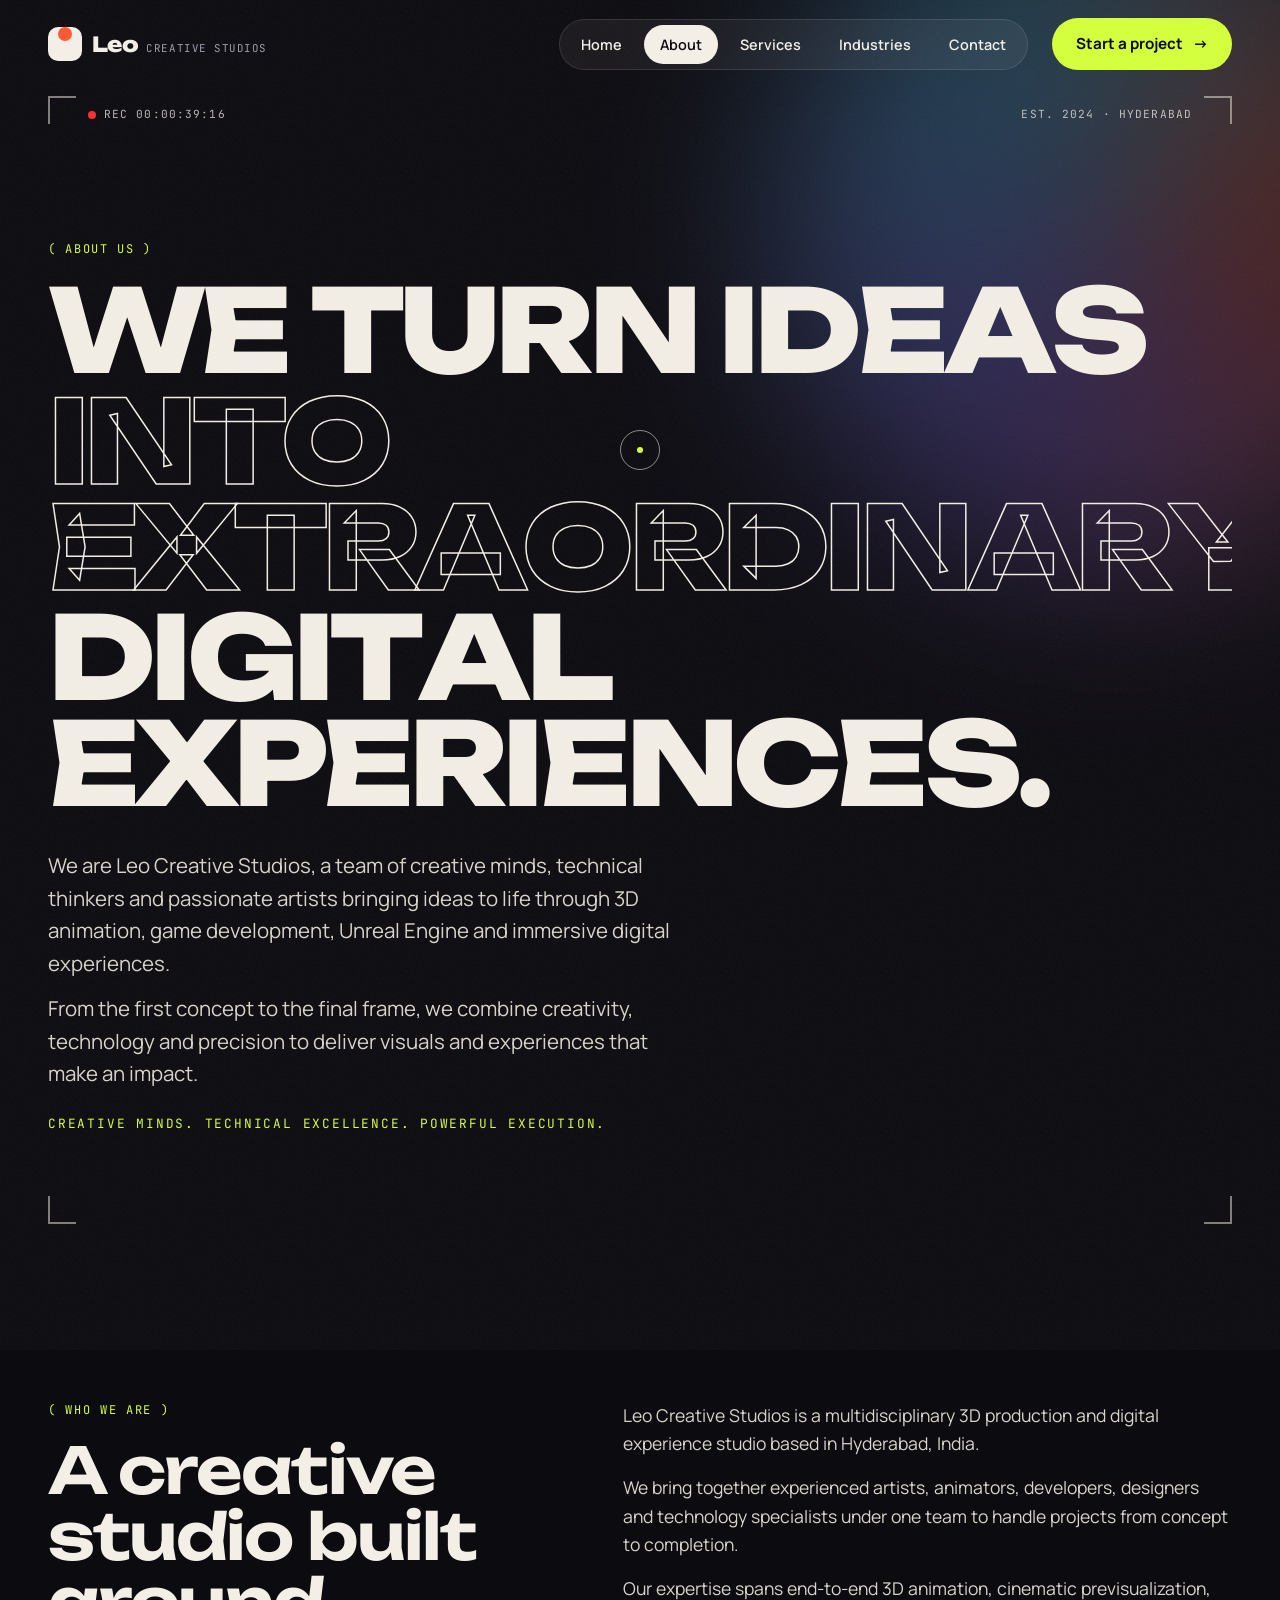
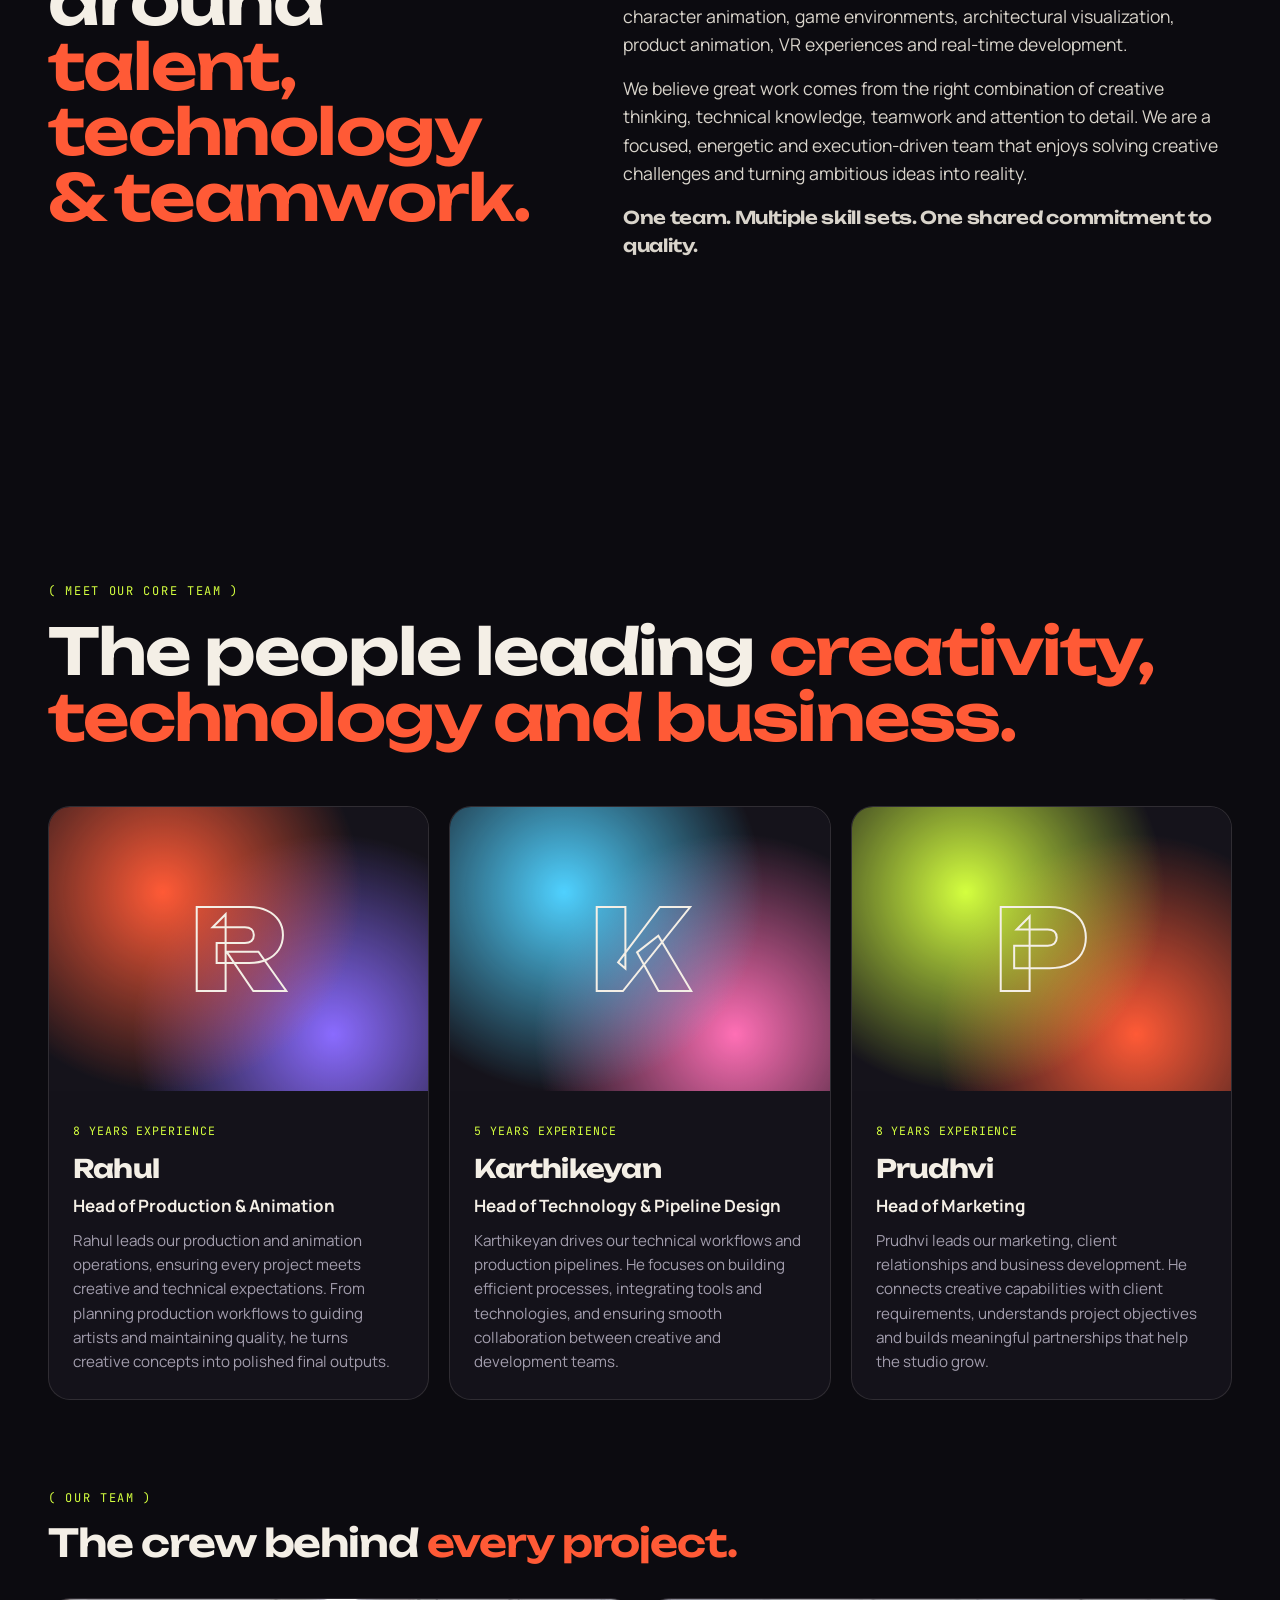
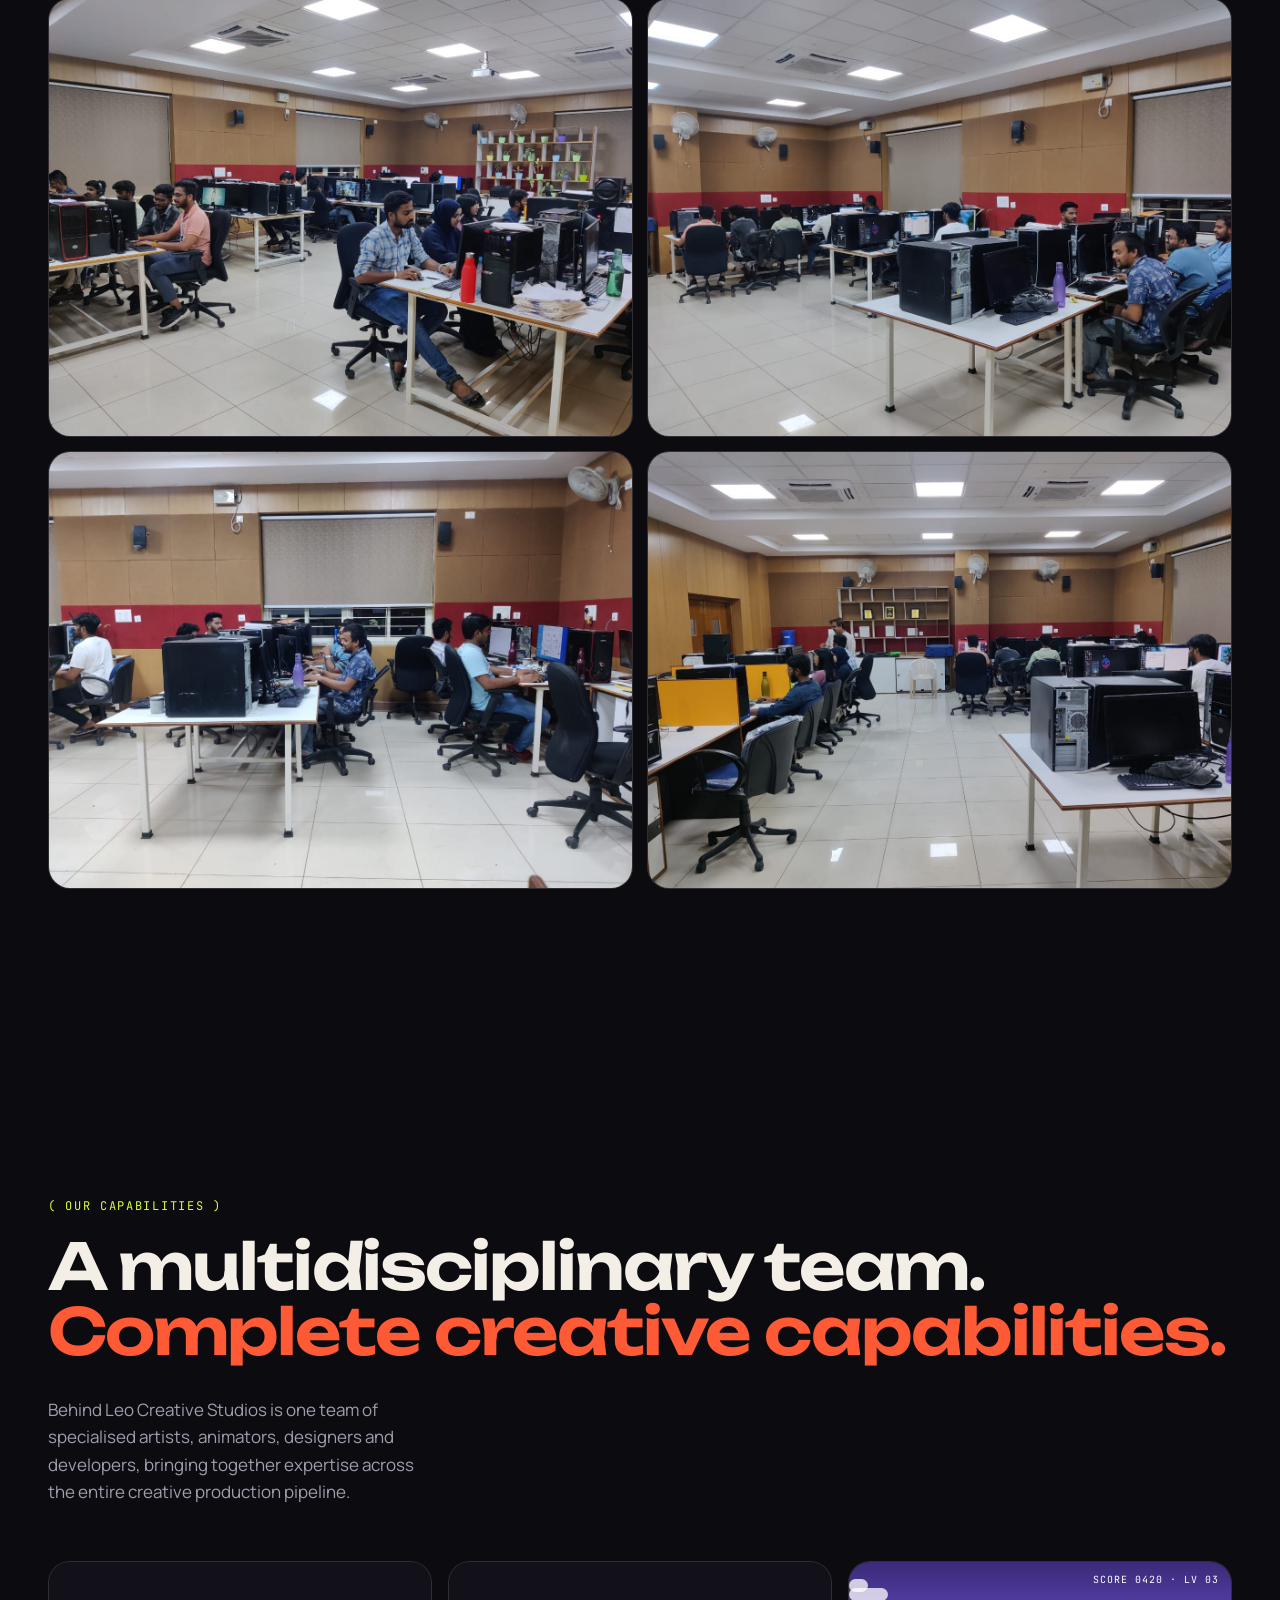
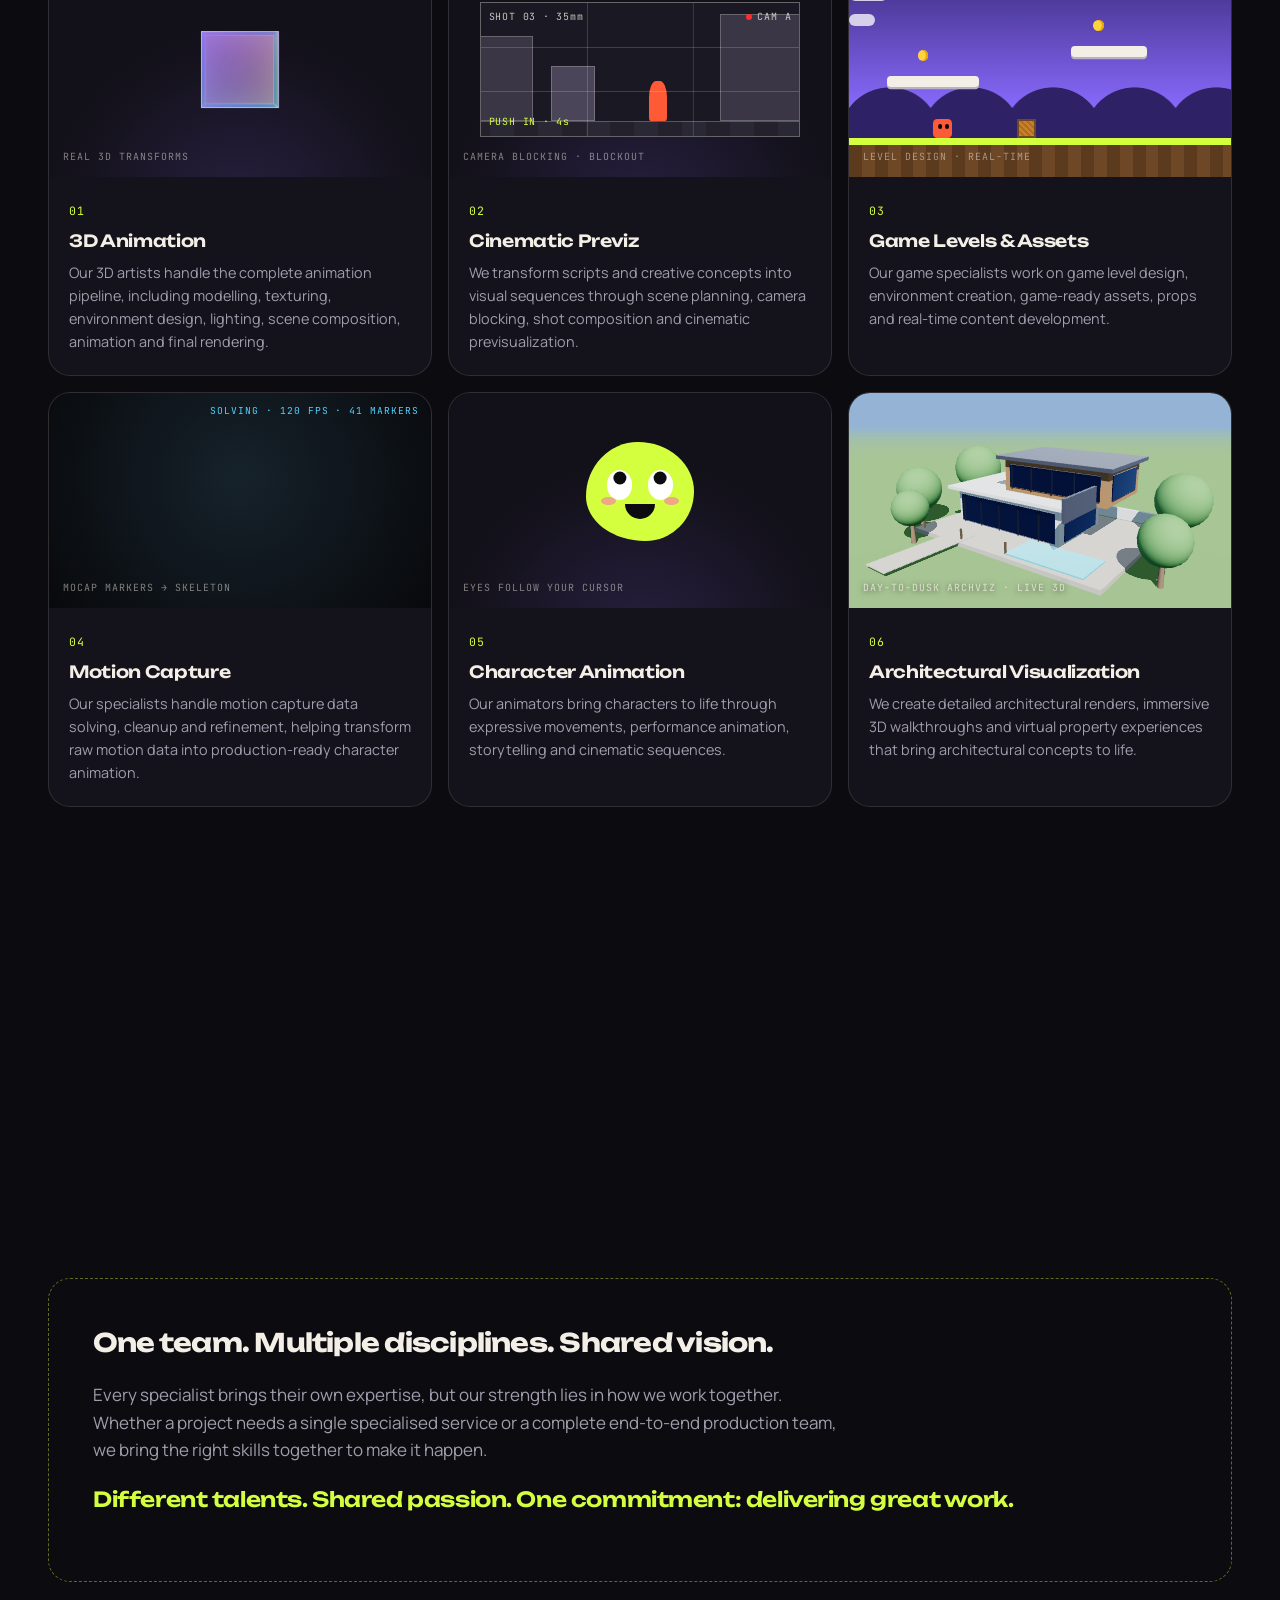
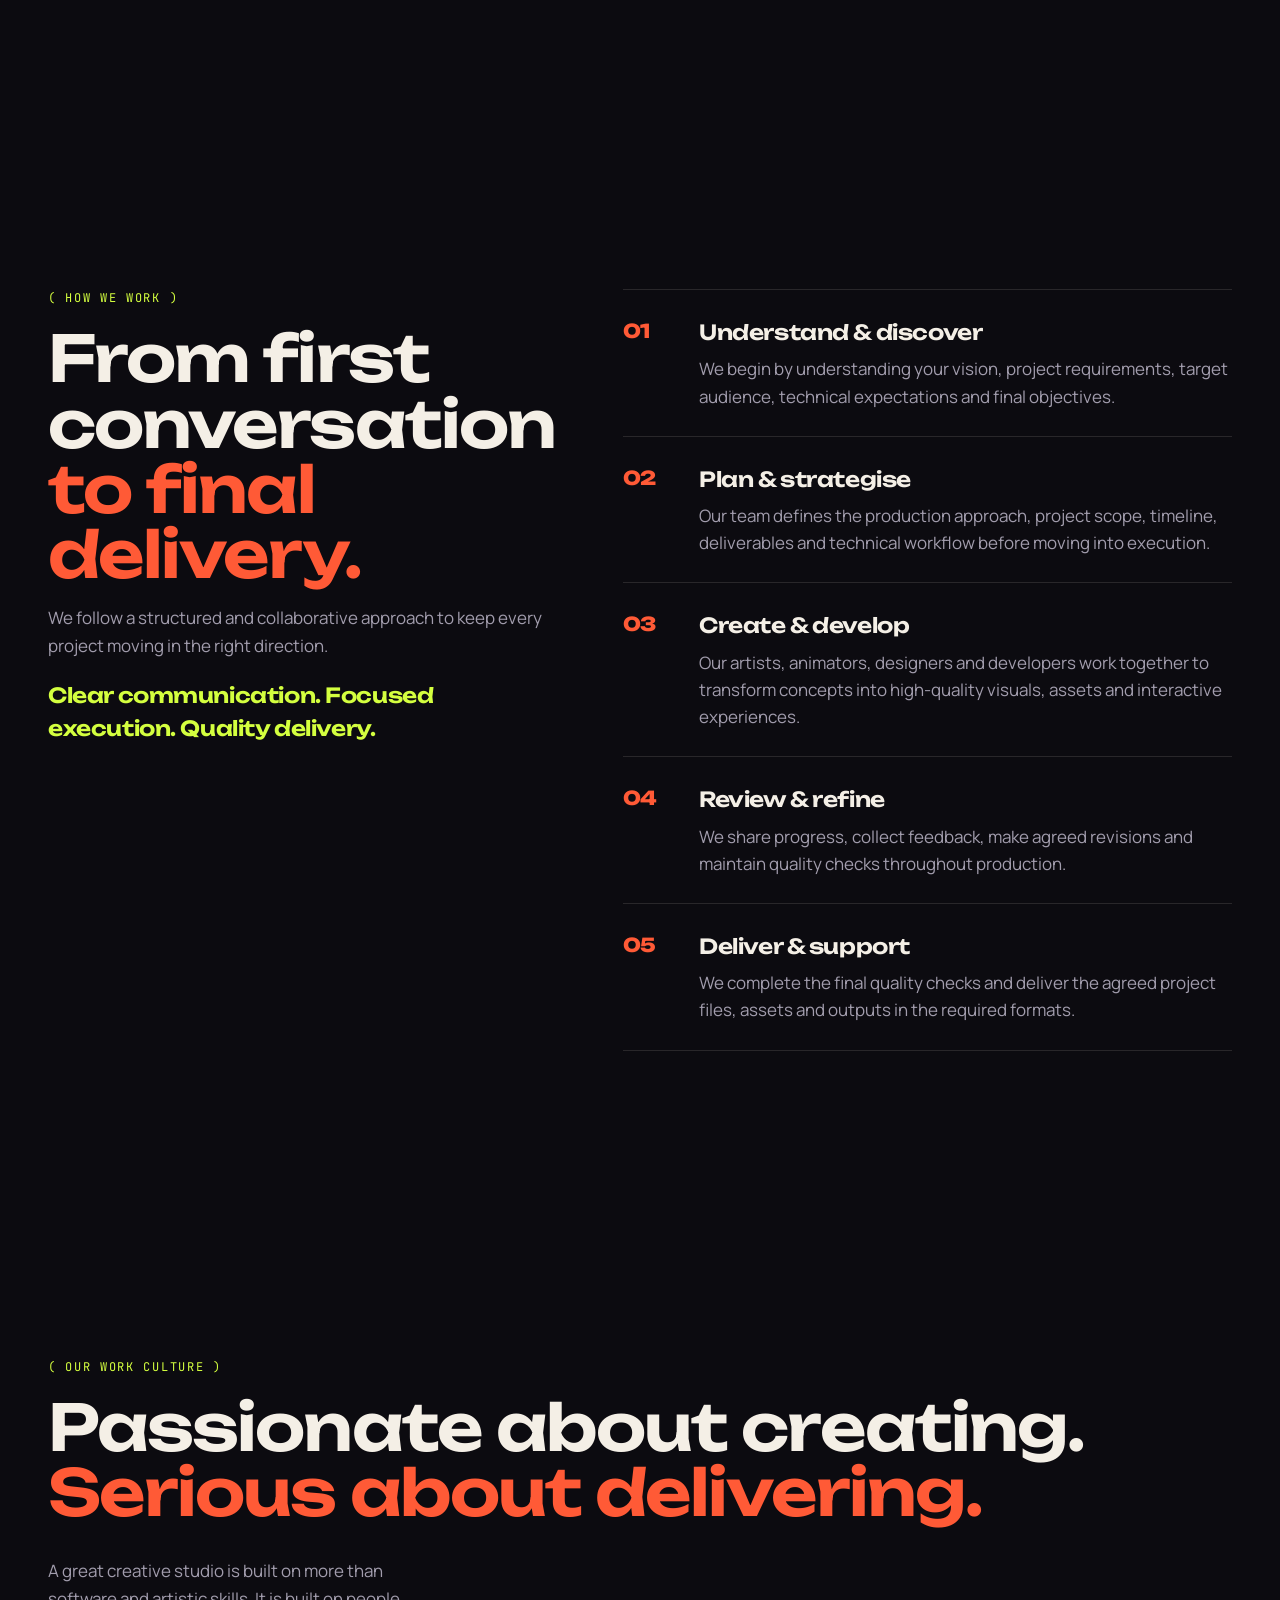
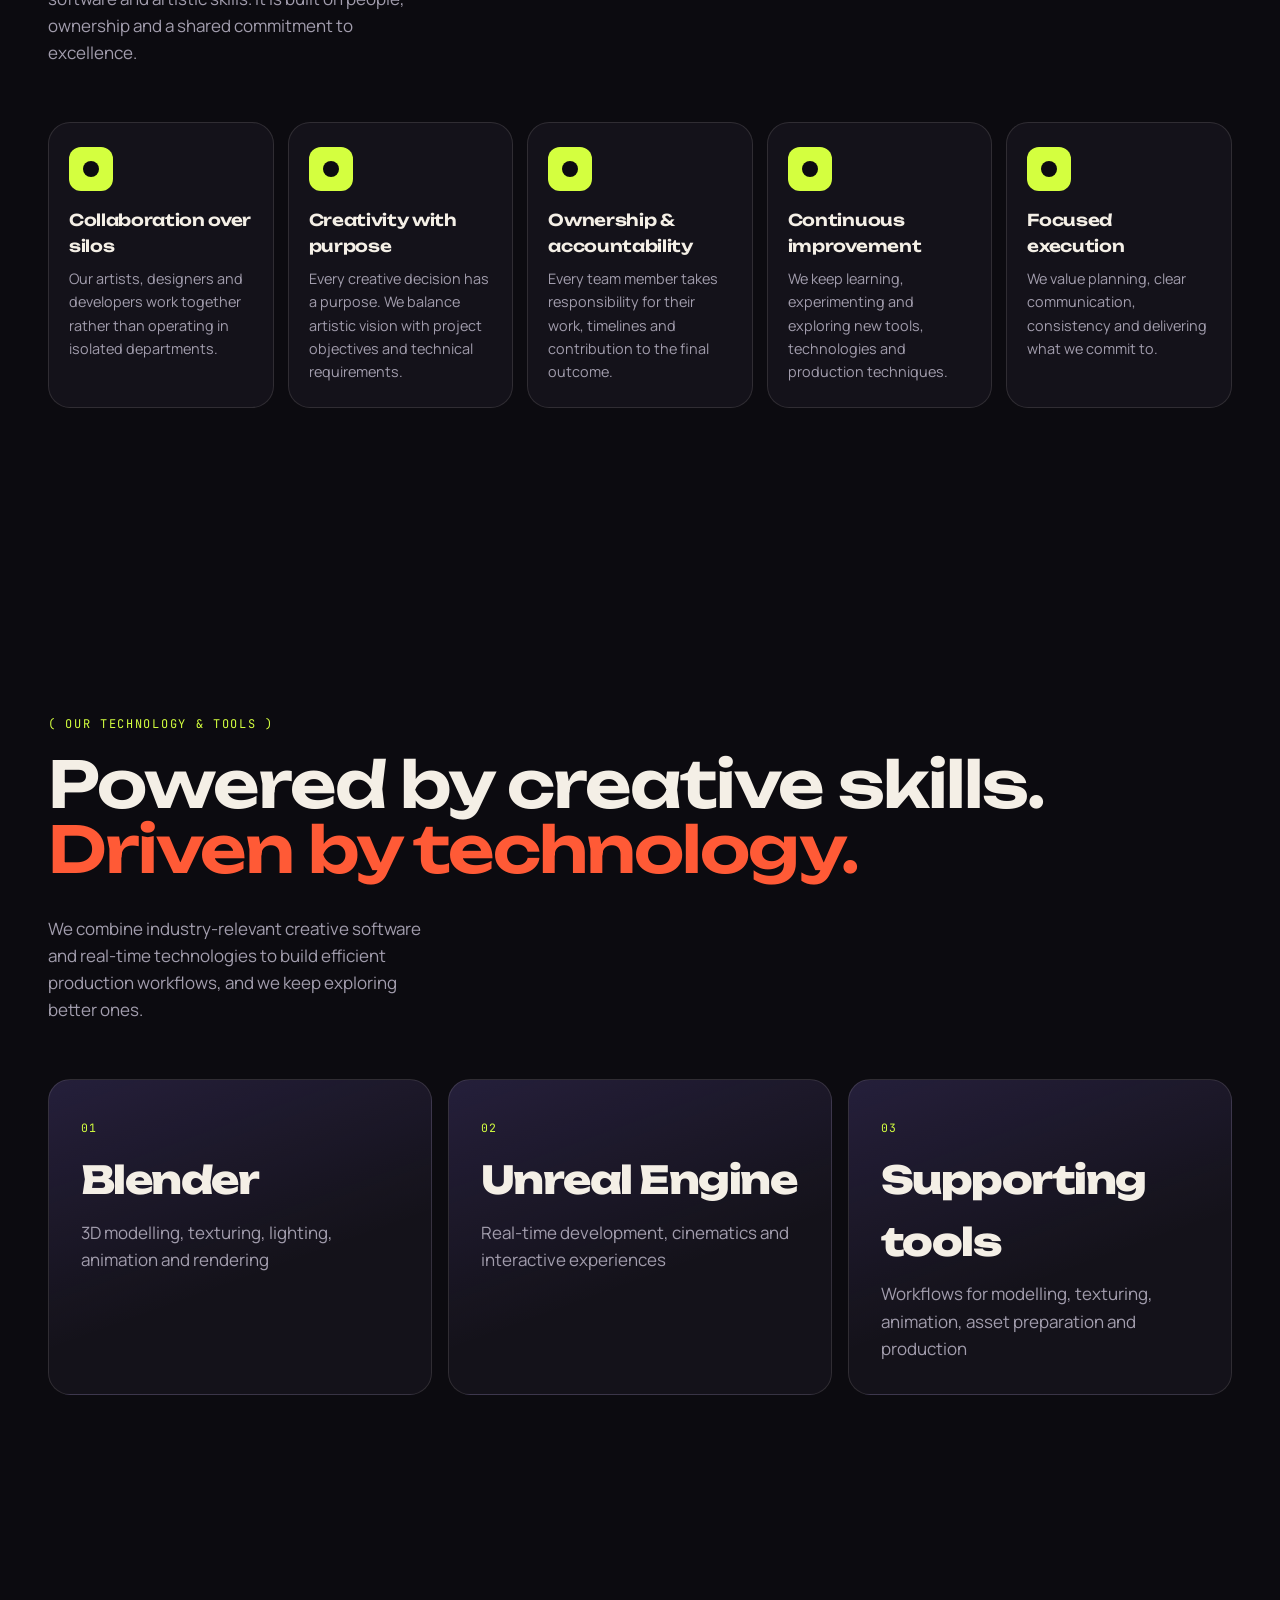
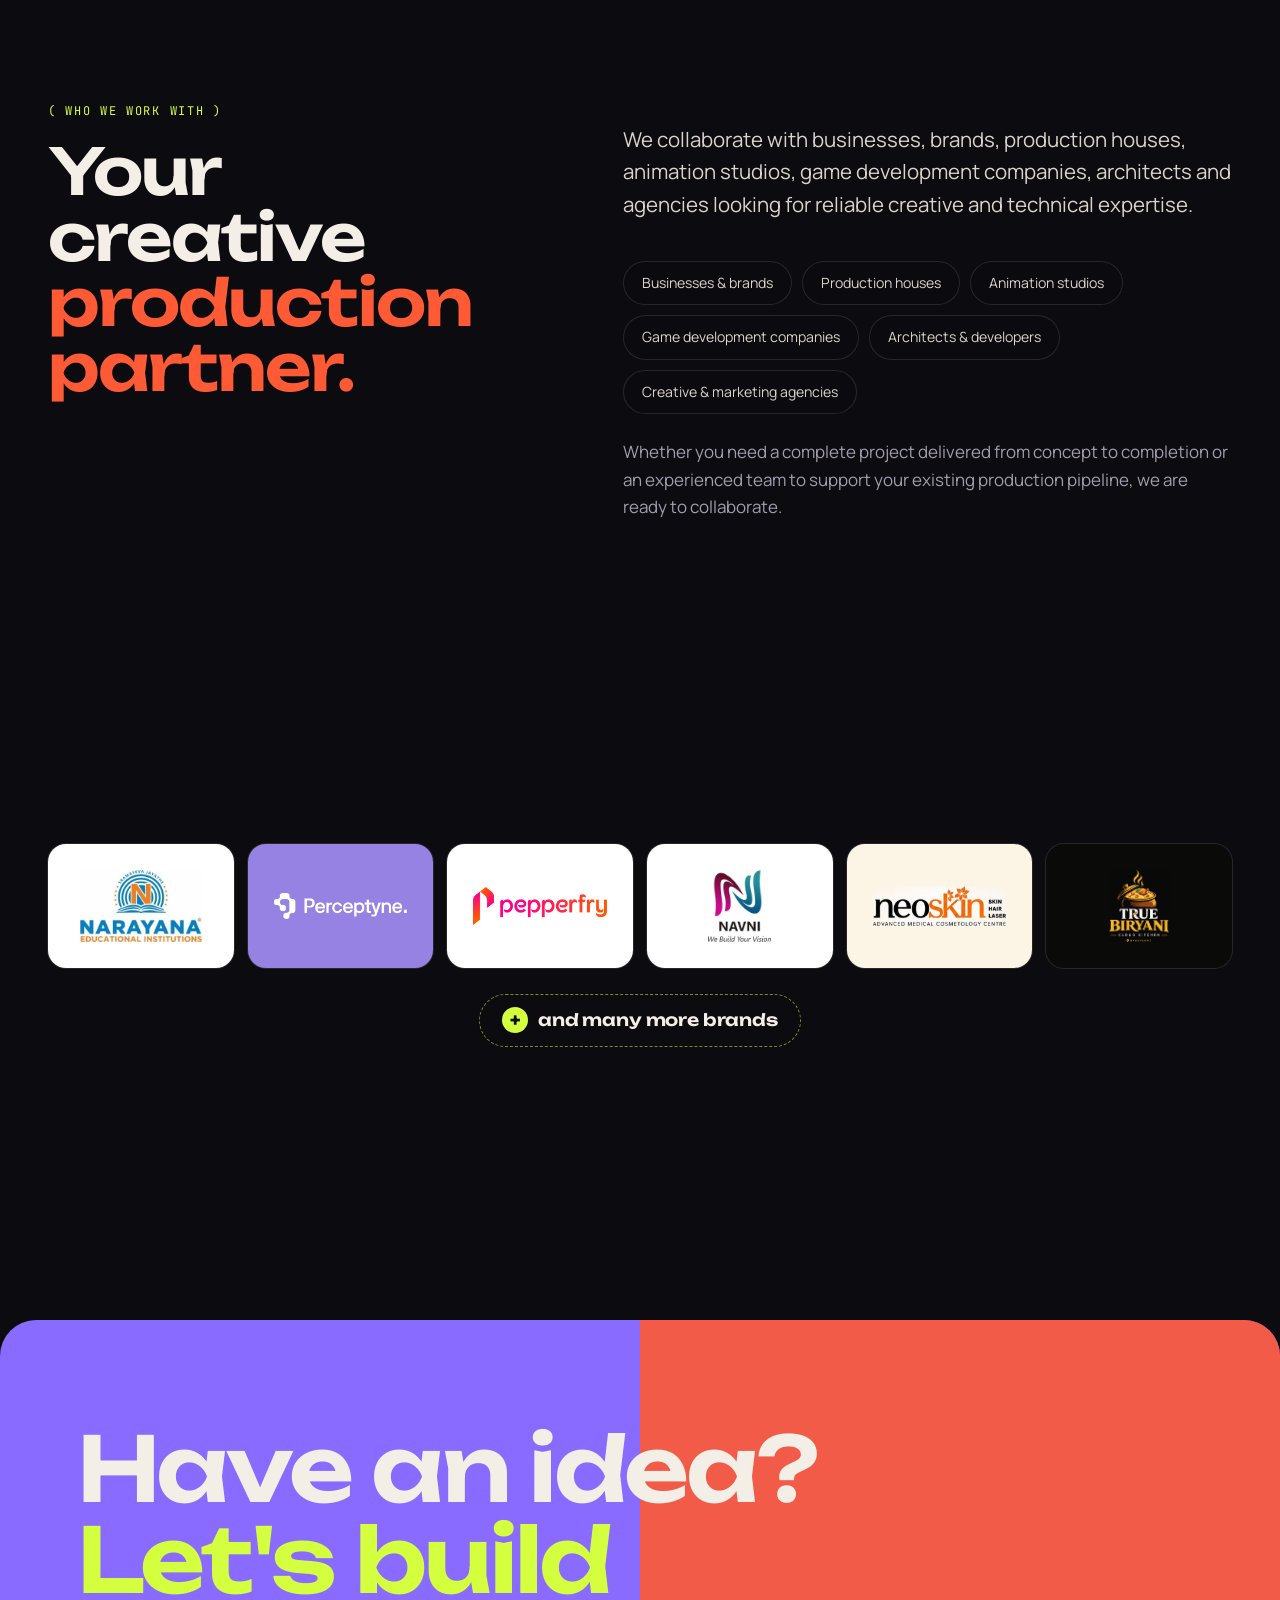
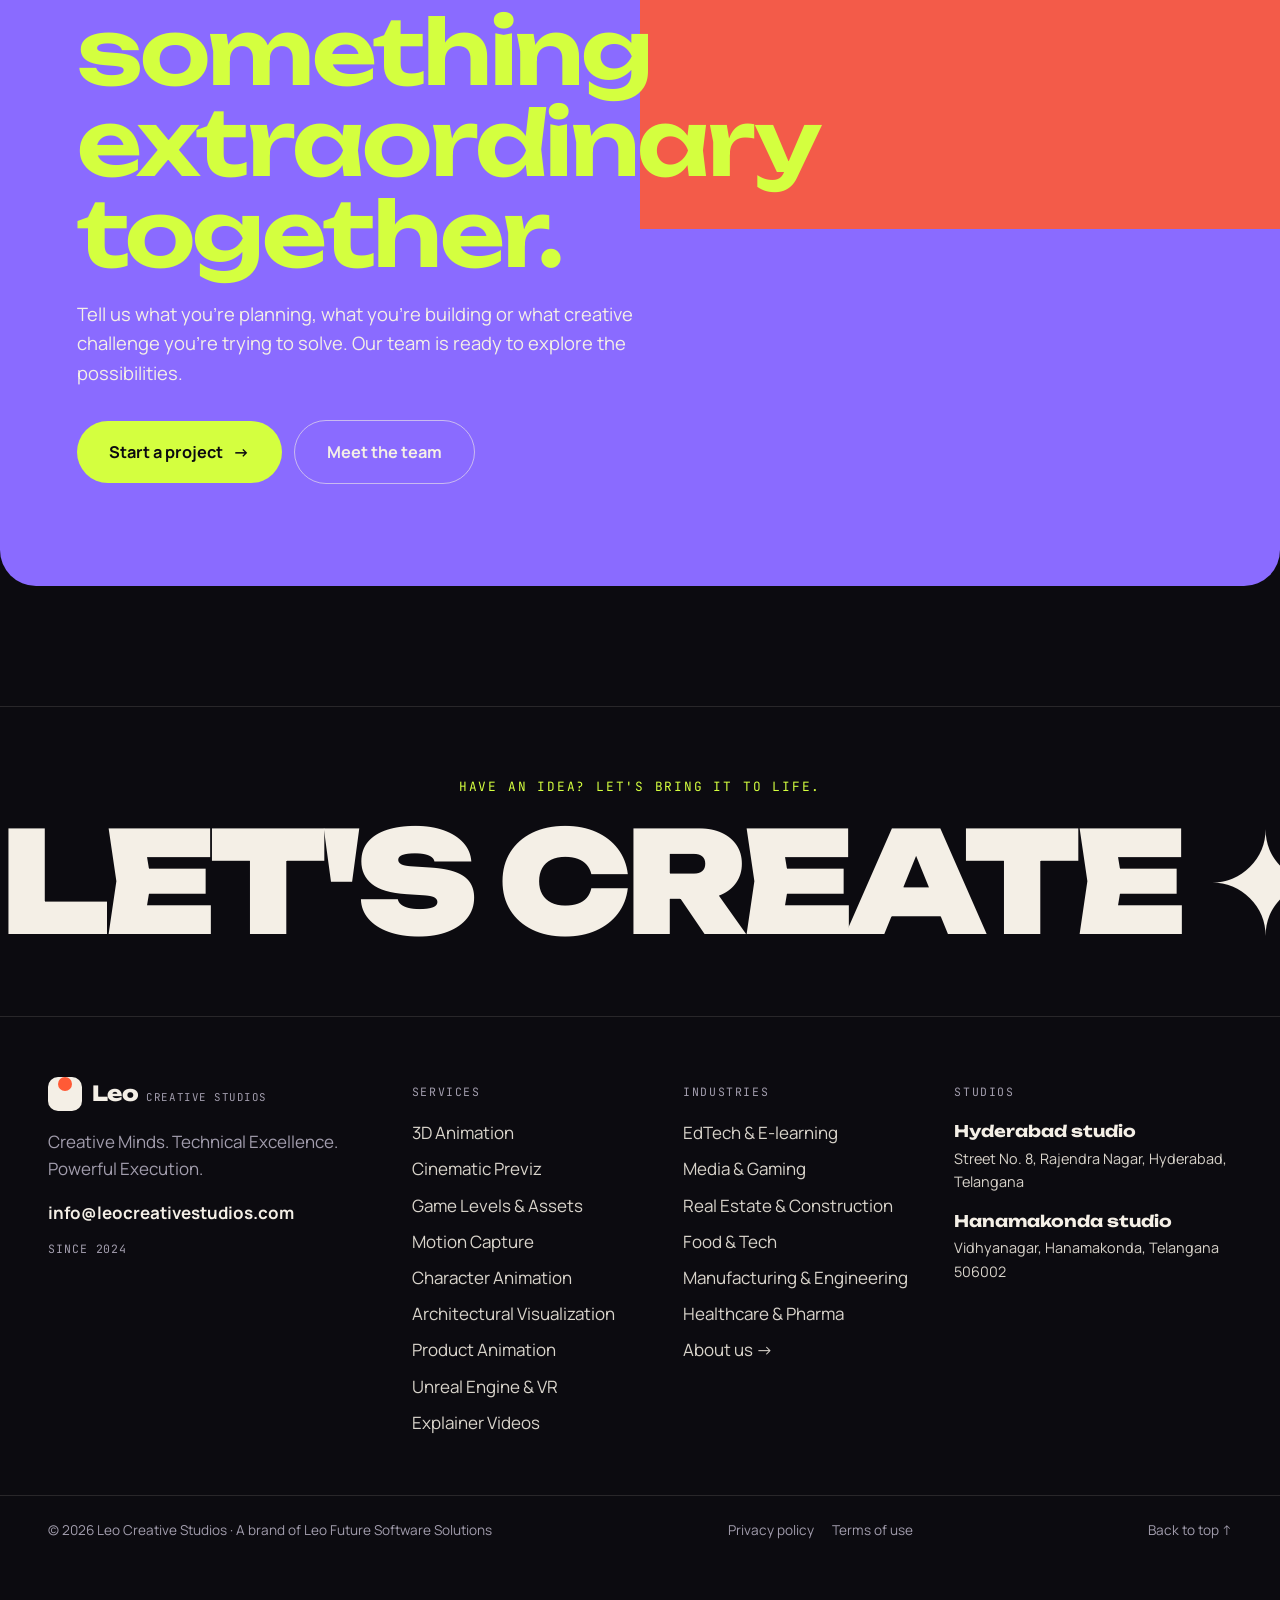
==== about.html @ 5ea848e5 "Leo Creative Studios website Static multi-page site: home, about, services, industries, contact, pri" ====
<!doctype html>
<html lang="en">
<head>
<meta charset="utf-8">
<meta name="viewport" content="width=device-width, initial-scale=1">
<title>About Us | Leo Creative Studios</title>
<meta name="description" content="Meet Leo Creative Studios: a multidisciplinary 3D production and digital experience studio in Hyderabad. Our team, capabilities, process, culture and tools.">
<link rel="canonical" href="https://www.leocreativestudios.com/about.html">
<meta property="og:title" content="About Us | Leo Creative Studios"><meta property="og:description" content="Meet Leo Creative Studios: a multidisciplinary 3D production and digital experience studio in Hyderabad. Our team, capabilities, process, culture and tools."><meta property="og:type" content="website">
<meta name="theme-color" content="#0c0b10">
<link rel="icon" href="data:image/svg+xml,%3Csvg xmlns='http://www.w3.org/2000/svg' viewBox='0 0 32 32'%3E%3Crect width='32' height='32' rx='8' fill='%230c0b10'/%3E%3Ccircle cx='16' cy='17' r='8' fill='%23ff5a36'/%3E%3C/svg%3E">
<link rel="preconnect" href="https://fonts.googleapis.com"><link rel="preconnect" href="https://fonts.gstatic.com" crossorigin>
<link href="https://fonts.googleapis.com/css2?family=Unbounded:wght@300;400;600;800;900&family=Manrope:wght@400;500;600;700&family=JetBrains+Mono:wght@400;600&display=swap" rel="stylesheet">
<link rel="stylesheet" href="assets/css/style.css">
<script>document.documentElement.classList.add('js');window.SITE={"email": "info@leocreativestudios.com", "endpoint": "", "name": "Leo"};</script>
<script type="application/ld+json">{"@context": "https://schema.org", "@type": "ProfessionalService", "name": "Leo Creative Studios", "legalName": "Leo Future Software Solutions", "url": "https://www.leocreativestudios.com", "email": "info@leocreativestudios.com", "description": "A multidisciplinary creative production studio bringing together 3D artists, animators, game developers and technology specialists to create extraordinary digital experiences.", "foundingDate": "2024", "address": [{"@type": "PostalAddress", "streetAddress": "Street No. 8, Rajendra Nagar, Hyderabad, Telangana", "addressRegion": "Telangana", "addressCountry": "IN"}, {"@type": "PostalAddress", "streetAddress": "Vidhyanagar, Hanamakonda, Telangana 506002", "addressRegion": "Telangana", "addressCountry": "IN"}]}</script>

</head>
<body class="">
<div class="wipe" aria-hidden="true"><span></span><span></span><span></span><span></span><span></span></div>
<div class="grain" aria-hidden="true"></div>
<div class="cursor" aria-hidden="true"><span class="cursor-label"></span></div><div class="cursor-dot" aria-hidden="true"></div>
<header class="nav" id="nav">
  <a class="logo" href="index.html" aria-label="Leo Creative Studios home"><span class="logo-mark" aria-hidden="true"><i></i></span><span class="logo-word">Leo<em>Creative Studios</em></span></a>
  <nav class="nav-links" aria-label="Primary"><a href="index.html" class=""><span data-hover="Home">Home</span></a><a href="about.html" class="is-active"><span data-hover="About">About</span></a><a href="services.html" class=""><span data-hover="Services">Services</span></a><a href="industries.html" class=""><span data-hover="Industries">Industries</span></a><a href="contact.html" class=""><span data-hover="Contact">Contact</span></a></nav>
  <a class="btn btn-solid nav-cta magnetic" href="contact.html">Start a project <span class="arrow">→</span></a>
  <button class="burger" aria-label="Open menu" aria-expanded="false"><span></span><span></span></button>
</header>
<div class="menu" aria-hidden="true">
  <nav><a href="index.html" style="--i:0"><small>01</small>Home</a><a href="about.html" style="--i:1"><small>02</small>About</a><a href="services.html" style="--i:2"><small>03</small>Services</a><a href="industries.html" style="--i:3"><small>04</small>Industries</a><a href="contact.html" style="--i:4"><small>05</small>Contact</a></nav>
  <div class="menu-foot"><a href="mailto:info@leocreativestudios.com">info@leocreativestudios.com</a><span>Hyderabad, Telangana, India</span></div>
</div>
<main id="main"><section class="phero">
  <div class="viewfinder" aria-hidden="true"><i class="tl"></i><i class="tr"></i><i class="bl"></i><i class="br"></i><span class="vf-rec"><b></b> REC <span data-tc>00:00:00:00</span></span><span class="vf-meta">EST. 2024 · HYDERABAD</span></div>
  <div class="container"><p class="eyebrow reveal">( About us )</p><h1 class="ptitle"><span class="line"><span data-split>We turn ideas</span></span><span class="line"><span data-split><span class='outline'>into extraordinary</span></span></span><span class="line"><span data-split>digital experiences.</span></span></h1><div class="lead reveal"><p>We are Leo Creative Studios, a team of creative minds, technical thinkers and passionate artists bringing ideas to life through 3D animation, game development, Unreal Engine and immersive digital experiences.</p><p>From the first concept to the final frame, we combine creativity, technology and precision to deliver visuals and experiences that make an impact.</p></div><p class="tagline reveal">Creative Minds. Technical Excellence. Powerful Execution.</p></div>
</section>
<section class="section"><div class="container split">
  <div><p class="eyebrow">( Who we are )</p><h2 class="h2 reveal">A creative studio built around <em>talent, technology & teamwork.</em></h2></div>
  <div class="prose-lite reveal">
    <p>Leo Creative Studios is a multidisciplinary 3D production and digital experience studio based in Hyderabad, India.</p>
    <p>We bring together experienced artists, animators, developers, designers and technology specialists under one team to handle projects from concept to completion.</p>
    <p>Our expertise spans end-to-end 3D animation, cinematic previsualization, character animation, game environments, architectural visualization, product animation, VR experiences and real-time development.</p>
    <p>We believe great work comes from the right combination of creative thinking, technical knowledge, teamwork and attention to detail. We are a focused, energetic and execution-driven team that enjoys solving creative challenges and turning ambitious ideas into reality.</p>
    <p class="pull">One team. Multiple skill sets. One shared commitment to quality.</p>
  </div>
</div></section>

<section class="section team-sec" id="team"><div class="container">
  <div class="sec-head"><div><p class="eyebrow">( Meet our core team )</p><h2 class="h2 reveal">The people leading <em>creativity, technology and business.</em></h2></div></div>
  <div class="team-grid"><article class="team-card reveal" style="--i:0"><div class="team-photo" style="--c:#ff5a36;--c2:#8a6bff"><span class="mono-av" aria-hidden="true">R</span></div>
      <div class="team-body"><span class="mono">8 years experience</span><h3>Rahul</h3><p class="team-role">Head of Production & Animation</p><p class="muted">Rahul leads our production and animation operations, ensuring every project meets creative and technical expectations. From planning production workflows to guiding artists and maintaining quality, he turns creative concepts into polished final outputs.</p></div></article><article class="team-card reveal" style="--i:1"><div class="team-photo" style="--c:#4fd1ff;--c2:#ff6fb5"><span class="mono-av" aria-hidden="true">K</span></div>
      <div class="team-body"><span class="mono">5 years experience</span><h3>Karthikeyan</h3><p class="team-role">Head of Technology & Pipeline Design</p><p class="muted">Karthikeyan drives our technical workflows and production pipelines. He focuses on building efficient processes, integrating tools and technologies, and ensuring smooth collaboration between creative and development teams.</p></div></article><article class="team-card reveal" style="--i:2"><div class="team-photo" style="--c:#d4ff3f;--c2:#ff5a36"><span class="mono-av" aria-hidden="true">P</span></div>
      <div class="team-body"><span class="mono">8 years experience</span><h3>Prudhvi</h3><p class="team-role">Head of Marketing</p><p class="muted">Prudhvi leads our marketing, client relationships and business development. He connects creative capabilities with client requirements, understands project objectives and builds meaningful partnerships that help the studio grow.</p></div></article></div>
  <div class="studio-gallery">
    <div class="sg-head"><p class="eyebrow">( Our team )</p><h3 class="sg-title reveal">The crew behind <em>every project.</em></h3></div>
    <div class="sg-grid"><figure class="sg-item reveal" style="--i:0"><img src="assets/img/team/studio-2.jpg" alt="The Leo Creative Studios team at work in the studio" loading="lazy"></figure><figure class="sg-item reveal" style="--i:1"><img src="assets/img/team/studio-4.jpg" alt="The Leo Creative Studios team at work in the studio" loading="lazy"></figure><figure class="sg-item reveal" style="--i:2"><img src="assets/img/team/studio-3.jpg" alt="The Leo Creative Studios team at work in the studio" loading="lazy"></figure><figure class="sg-item reveal" style="--i:3"><img src="assets/img/team/studio-1.jpg" alt="The Leo Creative Studios team at work in the studio" loading="lazy"></figure></div>
  </div>
</div></section>

<section class="section"><div class="container">
  <div class="sec-head"><div><p class="eyebrow">( Our capabilities )</p><h2 class="h2 reveal">A multidisciplinary team.<br><em>Complete creative capabilities.</em></h2></div>
  <p class="muted reveal">Behind Leo Creative Studios is one team of specialised artists, animators, designers and developers, bringing together expertise across the entire creative production pipeline.</p></div>
  <div class="dept-grid"><a class="dept reveal" href="services.html#3d-animation" data-cursor="View"><div class="demo demo-cube"><div class="cube"><i class="f1"></i><i class="f2"></i><i class="f3"></i><i class="f4"></i><i class="f5"></i><i class="f6"></i></div><span class="demo-cap">Real 3D transforms</span></div>
      <div class="dept-body"><span class="mono">01</span><h3>3D Animation</h3><p>Our 3D artists handle the complete animation pipeline, including modelling, texturing, environment design, lighting, scene composition, animation and final rendering.</p></div></a><a class="dept reveal" href="services.html#cinematic-previz" data-cursor="View"><div class="demo demo-previz"><div class="pv-frame"><div class="pv-world"><i class="b1"></i><i class="b2"></i><i class="b3"></i><i class="b4"></i><i class="fig"></i></div><span class="pv-thirds"></span><span class="pv-tag pv-tl">SHOT 03 · 35mm</span><span class="pv-tag pv-tr"><b></b> CAM A</span><span class="pv-tag pv-bl">PUSH IN · 4s</span></div><span class="demo-cap">Camera blocking · blockout</span></div>
      <div class="dept-body"><span class="mono">02</span><h3>Cinematic Previz</h3><p>We transform scripts and creative concepts into visual sequences through scene planning, camera blocking, shot composition and cinematic previsualization.</p></div></a><a class="dept reveal" href="services.html#game-assets" data-cursor="View"><div class="demo demo-level"><div class="lv-sky"><i></i><i></i><i></i></div><div class="lv-hills"></div><div class="lv-run"><i class="lv-plat p1"></i><i class="lv-plat p2"></i><i class="lv-coin c1"></i><i class="lv-coin c2"></i><i class="lv-crate"></i></div><div class="lv-hero"></div><div class="lv-ground"></div><span class="lv-hud">SCORE 0420 · LV 03</span><span class="demo-cap">Level design · real-time</span></div>
      <div class="dept-body"><span class="mono">03</span><h3>Game Levels & Assets</h3><p>Our game specialists work on game level design, environment creation, game-ready assets, props and real-time content development.</p></div></a><a class="dept reveal" href="services.html#motion-capture" data-cursor="View"><div class="demo demo-mocap"><canvas></canvas><span class="mc-hud">SOLVING · 120 FPS · 41 MARKERS</span><span class="demo-cap">Mocap markers → skeleton</span></div>
      <div class="dept-body"><span class="mono">04</span><h3>Motion Capture</h3><p>Our specialists handle motion capture data solving, cleanup and refinement, helping transform raw motion data into production-ready character animation.</p></div></a><a class="dept reveal" href="services.html#character-animation" data-cursor="View"><div class="demo demo-face"><div class="face"><div class="eye"><i></i></div><div class="eye"><i></i></div><div class="mouth"></div><div class="cheek l"></div><div class="cheek r"></div></div><span class="demo-cap">Eyes follow your cursor</span></div>
      <div class="dept-body"><span class="mono">05</span><h3>Character Animation</h3><p>Our animators bring characters to life through expressive movements, performance animation, storytelling and cinematic sequences.</p></div></a><a class="dept reveal" href="services.html#architectural-visualization" data-cursor="View"><div class="demo demo-iso demo-3d" data-scene="arch"><canvas class="d3" aria-hidden="true"></canvas><div class="iso-wrap"><div class="iso"><i style="--i:0"></i><i style="--i:1"></i><i style="--i:2"></i><i style="--i:3"></i><i style="--i:4"></i><i style="--i:5"></i><i style="--i:6"></i><i style="--i:7"></i></div></div><span class="demo-cap">Day-to-dusk archviz · live 3D</span></div>
      <div class="dept-body"><span class="mono">06</span><h3>Architectural Visualization</h3><p>We create detailed architectural renders, immersive 3D walkthroughs and virtual property experiences that bring architectural concepts to life.</p></div></a><a class="dept reveal" href="services.html#product-animation" data-cursor="View"><div class="demo demo-phone demo-3d" data-scene="laptop"><canvas class="d3" aria-hidden="true"></canvas><div class="phone"><div class="screen"><div class="scroller"><span></span><span></span><span></span><span></span><span></span><span></span></div></div></div><div class="phone-shadow"></div><span class="pd-hud gl-only">01 · REVEAL</span><span class="demo-cap">Laptop launch film · exploded view</span></div>
      <div class="dept-body"><span class="mono">07</span><h3>Product Animation</h3><p>From detailed product modelling to realistic materials, lighting and animated presentations, we create engaging visuals that showcase products effectively.</p></div></a><a class="dept reveal" href="services.html#vr-walkthroughs" data-cursor="View"><div class="demo demo-grid demo-3d" data-scene="vr"><canvas class="d3" aria-hidden="true"></canvas><div class="sun"></div><div class="plane"></div><div class="gem"><i></i><i></i><i></i></div><div class="vr-mask gl-only" aria-hidden="true"><i></i><i></i></div><span class="vr-hud gl-only">VR · STEREO · 90 Hz</span><span class="demo-cap">Stereo VR walkthrough</span></div>
      <div class="dept-body"><span class="mono">08</span><h3>Unreal Engine & VR</h3><p>Our real-time specialists develop Unreal Engine cinematics, interactive environments, VR walkthroughs and immersive digital experiences.</p></div></a><a class="dept reveal" href="services.html#explainer-videos" data-cursor="View"><div class="demo demo-ui"><div class="ui-card"><div class="ui-head"><i></i><i></i><i></i></div><div class="ui-row"><b class="ui-av"></b><span class="ui-l"></span></div><div class="ui-chart"><b style="--h:35%;--i:0"></b><b style="--h:55%;--i:1"></b><b style="--h:42%;--i:2"></b><b style="--h:70%;--i:3"></b><b style="--h:62%;--i:4"></b><b style="--h:88%;--i:5"></b></div><div class="ui-ok">✓ Idea explained</div></div><span class="demo-cap">Explainer animation</span></div>
      <div class="dept-body"><span class="mono">09</span><h3>Explainer Videos</h3><p>We create engaging AI-assisted, 3D and 2D animated explainer videos that simplify complex ideas, communicate product value and connect with audiences.</p></div></a></div>
  <div class="together reveal"><h3>One team. Multiple disciplines. Shared vision.</h3><p class="muted">Every specialist brings their own expertise, but our strength lies in how we work together. Whether a project needs a single specialised service or a complete end-to-end production team, we bring the right skills together to make it happen.</p><p class="pull">Different talents. Shared passion. One commitment: delivering great work.</p></div>
</div></section>

<section class="section how-sec"><div class="container split">
  <div class="sticky-col"><p class="eyebrow">( How we work )</p><h2 class="h2 reveal">From first conversation <em>to final delivery.</em></h2><p class="muted reveal">We follow a structured and collaborative approach to keep every project moving in the right direction.</p><p class="pull reveal">Clear communication. Focused execution. Quality delivery.</p></div>
  <ol class="how-list"><li class="reveal"><span class="mono">01</span><div><h3>Understand & discover</h3><p class="muted">We begin by understanding your vision, project requirements, target audience, technical expectations and final objectives.</p></div></li><li class="reveal"><span class="mono">02</span><div><h3>Plan & strategise</h3><p class="muted">Our team defines the production approach, project scope, timeline, deliverables and technical workflow before moving into execution.</p></div></li><li class="reveal"><span class="mono">03</span><div><h3>Create & develop</h3><p class="muted">Our artists, animators, designers and developers work together to transform concepts into high-quality visuals, assets and interactive experiences.</p></div></li><li class="reveal"><span class="mono">04</span><div><h3>Review & refine</h3><p class="muted">We share progress, collect feedback, make agreed revisions and maintain quality checks throughout production.</p></div></li><li class="reveal"><span class="mono">05</span><div><h3>Deliver & support</h3><p class="muted">We complete the final quality checks and deliver the agreed project files, assets and outputs in the required formats.</p></div></li></ol>
</div></section>

<section class="section"><div class="container">
  <div class="sec-head"><div><p class="eyebrow">( Our work culture )</p><h2 class="h2 reveal">Passionate about creating.<br><em>Serious about delivering.</em></h2></div>
  <p class="muted reveal">A great creative studio is built on more than software and artistic skills. It is built on people, ownership and a shared commitment to excellence.</p></div>
  <div class="value-grid"><div class="value reveal" style="--i:0"><span class="value-ico" aria-hidden="true"><i></i></span><h3>Collaboration over silos</h3><p class="muted">Our artists, designers and developers work together rather than operating in isolated departments.</p></div><div class="value reveal" style="--i:1"><span class="value-ico" aria-hidden="true"><i></i></span><h3>Creativity with purpose</h3><p class="muted">Every creative decision has a purpose. We balance artistic vision with project objectives and technical requirements.</p></div><div class="value reveal" style="--i:2"><span class="value-ico" aria-hidden="true"><i></i></span><h3>Ownership & accountability</h3><p class="muted">Every team member takes responsibility for their work, timelines and contribution to the final outcome.</p></div><div class="value reveal" style="--i:3"><span class="value-ico" aria-hidden="true"><i></i></span><h3>Continuous improvement</h3><p class="muted">We keep learning, experimenting and exploring new tools, technologies and production techniques.</p></div><div class="value reveal" style="--i:4"><span class="value-ico" aria-hidden="true"><i></i></span><h3>Focused execution</h3><p class="muted">We value planning, clear communication, consistency and delivering what we commit to.</p></div></div>
</div></section>

<section class="section tech-sec"><div class="container">
  <div class="sec-head"><div><p class="eyebrow">( Our technology & tools )</p><h2 class="h2 reveal">Powered by creative skills.<br><em>Driven by technology.</em></h2></div>
  <p class="muted reveal">We combine industry-relevant creative software and real-time technologies to build efficient production workflows, and we keep exploring better ones.</p></div>
  <div class="tech-grid"><div class="tech reveal"><span class="mono">01</span><h3>Blender</h3><p class="muted">3D modelling, texturing, lighting, animation and rendering</p></div><div class="tech reveal"><span class="mono">02</span><h3>Unreal Engine</h3><p class="muted">Real-time development, cinematics and interactive experiences</p></div><div class="tech reveal"><span class="mono">03</span><h3>Supporting tools</h3><p class="muted">Workflows for modelling, texturing, animation, asset preparation and production</p></div></div>
</div></section>

<section class="section"><div class="container split">
  <div><p class="eyebrow">( Who we work with )</p><h2 class="h2 reveal">Your creative <em>production partner.</em></h2></div>
  <div class="reveal"><p class="lead">We collaborate with businesses, brands, production houses, animation studios, game development companies, architects and agencies looking for reliable creative and technical expertise.</p>
  <div class="chips"><span class="chip chip-lg">Businesses & brands</span><span class="chip chip-lg">Production houses</span><span class="chip chip-lg">Animation studios</span><span class="chip chip-lg">Game development companies</span><span class="chip chip-lg">Architects & developers</span><span class="chip chip-lg">Creative & marketing agencies</span></div>
  <p class="muted partner-note">Whether you need a complete project delivered from concept to completion or an experienced team to support your existing production pipeline, we are ready to collaborate.</p></div>
</div></section>
<section class="section clients-sec"><div class="container"><div class="client-wall reveal"><div class="client" style="--cbg:#ffffff;--i:0"><img src="assets/img/clients/narayana.png" alt="Narayana Educational Institutions" loading="lazy"></div><div class="client" style="--cbg:#9682e3;--i:1"><img src="assets/img/clients/perceptyne.png" alt="Perceptyne" loading="lazy"></div><div class="client" style="--cbg:#ffffff;--i:2"><img src="assets/img/clients/pepperfry.png" alt="Pepperfry" loading="lazy"></div><div class="client" style="--cbg:#ffffff;--i:3"><img src="assets/img/clients/navni.png" alt="NAVNI" loading="lazy"></div><div class="client" style="--cbg:#fcf5e5;--i:4"><img src="assets/img/clients/neoskin.png" alt="Neoskin" loading="lazy"></div><div class="client" style="--cbg:#0a0a09;--i:5"><img src="assets/img/clients/true-biryani.png" alt="True Biryani" loading="lazy"></div></div><p class="many-more reveal"><span class="mm-plus" aria-hidden="true">+</span> and many more brands</p></div></section>
<section class="cta-band"><div class="container cta-inner reveal">
  <div class="cta-blob" aria-hidden="true"></div>
  <h2 class="h2">Have an idea?<br><em>Let's build something extraordinary together.</em></h2><p>Tell us what you're planning, what you're building or what creative challenge you're trying to solve. Our team is ready to explore the possibilities.</p>
  <div class="row-btns"><a class="btn btn-solid btn-lg magnetic" href="contact.html">Start a project <span class="arrow">→</span></a><a class="btn btn-ghost btn-lg" href="about.html">Meet the team</a></div>
</div></section></main>
<footer class="footer">
  <a href="contact.html" class="footer-cta" data-cursor="Let's talk">
    <span class="fc-small">Have an idea? Let's bring it to life.</span>
    <span class="fc-big"><span class="fc-track"><span>Let's create&nbsp;✦&nbsp;</span><span>Let's create&nbsp;✦&nbsp;</span><span>Let's create&nbsp;✦&nbsp;</span><span>Let's create&nbsp;✦&nbsp;</span></span></span>
  </a>
  <div class="container footer-grid">
    <div class="footer-brand"><a class="logo" href="index.html" aria-label="Leo Creative Studios home"><span class="logo-mark" aria-hidden="true"><i></i></span><span class="logo-word">Leo<em>Creative Studios</em></span></a><p>Creative Minds. Technical Excellence. Powerful Execution.</p>
      <a class="footer-mail" href="mailto:info@leocreativestudios.com">info@leocreativestudios.com</a><p class="mono since">Since 2024</p></div>
    <div><h4>Services</h4><ul><li><a href="services.html#3d-animation">3D Animation</a></li><li><a href="services.html#cinematic-previz">Cinematic Previz</a></li><li><a href="services.html#game-assets">Game Levels & Assets</a></li><li><a href="services.html#motion-capture">Motion Capture</a></li><li><a href="services.html#character-animation">Character Animation</a></li><li><a href="services.html#architectural-visualization">Architectural Visualization</a></li><li><a href="services.html#product-animation">Product Animation</a></li><li><a href="services.html#vr-walkthroughs">Unreal Engine & VR</a></li><li><a href="services.html#explainer-videos">Explainer Videos</a></li></ul></div>
    <div><h4>Industries</h4><ul><li><a href="industries.html#edtech">EdTech & E-learning</a></li><li><a href="industries.html#media-gaming">Media & Gaming</a></li><li><a href="industries.html#real-estate">Real Estate & Construction</a></li><li><a href="industries.html#food-tech">Food & Tech</a></li><li><a href="industries.html#manufacturing">Manufacturing & Engineering</a></li><li><a href="industries.html#healthcare">Healthcare & Pharma</a></li><li><a href="about.html">About us →</a></li></ul></div>
    <div class="footer-studios"><h4>Studios</h4><div><h5>Hyderabad studio</h5><p>Street No. 8, Rajendra Nagar, Hyderabad, Telangana</p></div><div><h5>Hanamakonda studio</h5><p>Vidhyanagar, Hanamakonda, Telangana 506002</p></div></div>
  </div>
  <div class="container footer-bottom"><span>© 2026 Leo Creative Studios · A brand of Leo Future Software Solutions</span><span class="legal-links"><a href="privacy.html">Privacy policy</a><a href="terms.html">Terms of use</a></span><a href="#main" class="to-top">Back to top ↑</a></div>
</footer>

<a class="sticky-quote" href="contact.html">Start a project →</a>
<script src="assets/vendor/gsap.min.js"></script>
<script src="assets/vendor/ScrollTrigger.min.js"></script>
<script src="assets/js/main.js"></script>
<script src="assets/vendor/three.min.js"></script>

<script src="assets/js/demos3d.js"></script>
</body>
</html>
---- assets/css/style.css ----
/* =========================================================
   ANIMORA — design system + animation library
   ========================================================= */
:root{
  --bg:#0c0b10; --bg-2:#14121a; --bg-3:#1c1924;
  --ink:#f4efe6; --muted:#a29dad; --line:rgba(244,239,230,.12);
  --coral:#ff5a36; --lime:#d4ff3f; --violet:#8a6bff; --sky:#4fd1ff; --pink:#ff6fb5;
  --display:"Unbounded",system-ui,sans-serif; --body:"Manrope",system-ui,sans-serif; --mono:"JetBrains Mono",ui-monospace,monospace;
  --ease:cubic-bezier(.7,0,.2,1); --ease-out:cubic-bezier(.16,1,.3,1);
  --r:22px; --gut:clamp(16px,4vw,48px);
  color-scheme:dark;
}
@media (prefers-color-scheme: dark){ :root:not([data-theme="light"]){ --bg:#0c0b10; --ink:#f4efe6; } }
:root[data-theme="dark"]{ --bg:#0c0b10; --ink:#f4efe6; }

*,*::before,*::after{box-sizing:border-box}
html{overflow-x:clip;scroll-behavior:smooth;-webkit-text-size-adjust:100%}
body{margin:0;background:var(--bg);color:var(--ink);font-family:var(--body);font-size:17px;line-height:1.6;overflow-x:clip;-webkit-font-smoothing:antialiased}
img,svg,canvas{display:block;max-width:100%}
a{color:inherit;text-decoration:none}
button{font:inherit;color:inherit;background:none;border:0;cursor:pointer}
::selection{background:var(--lime);color:#000}
.container{width:100%;max-width:1360px;margin:0 auto;padding:0 var(--gut)}
.mono{font-family:var(--mono);font-size:.72rem;letter-spacing:.08em;text-transform:uppercase}
.small{font-size:.7rem}
.muted{color:var(--muted)}
.eyebrow{font-family:var(--mono);font-size:.75rem;letter-spacing:.14em;text-transform:uppercase;color:var(--lime);margin:0 0 18px}
.h2{font-family:var(--display);font-weight:600;font-size:clamp(2rem,5vw,4.2rem);line-height:1.02;letter-spacing:-.03em;margin:0}
.h2 em,.ptitle em{font-style:normal;color:var(--coral)}
.lead{font-size:clamp(1.05rem,1.6vw,1.3rem);color:#d9d4cb;max-width:640px}
.link{color:var(--lime);border-bottom:1px solid currentColor}
.outline{color:transparent;-webkit-text-stroke:1.5px var(--ink)}
.section{padding:clamp(80px,12vw,160px) 0;position:relative}
.sec-head{display:flex;justify-content:space-between;align-items:flex-end;gap:32px;margin-bottom:56px;flex-wrap:wrap}
.sec-head .muted{max-width:380px;margin:0}
.row-btns{display:flex;gap:12px;flex-wrap:wrap;align-items:center}

/* buttons */
.btn{display:inline-flex;align-items:center;gap:10px;padding:14px 24px;border-radius:999px;font-weight:700;font-size:.95rem;transition:background .3s,color .3s,transform .3s var(--ease-out),box-shadow .3s;white-space:nowrap;position:relative}
.btn-lg{padding:18px 32px;font-size:1.02rem}
.btn-solid{background:var(--lime);color:#0c0b10}
.btn-solid:hover{background:var(--ink);box-shadow:0 10px 40px -10px var(--lime)}
.btn-ghost{border:1px solid rgba(244,239,230,.3)}
.btn-ghost:hover{background:var(--ink);color:var(--bg)}
.btn .arrow{transition:transform .3s var(--ease-out)}
.btn:hover .arrow{transform:translateX(4px) rotate(-45deg)}
.chip{display:inline-flex;align-items:center;padding:6px 12px;border:1px solid var(--line);border-radius:999px;font-size:.78rem;color:#d9d4cb;transition:.25s;background:rgba(12,11,16,.4)}
a.chip:hover,button.chip:hover{border-color:var(--lime);color:var(--lime)}
.chip-lg{padding:10px 18px;font-size:.88rem}
.chip.is-on{background:var(--lime);color:#0c0b10;border-color:var(--lime)}
.chips{display:flex;flex-wrap:wrap;gap:10px;margin-top:40px}
.tools{display:flex;flex-wrap:wrap;gap:8px}
.ticks{list-style:none;padding:0;margin:20px 0}
.ticks li{position:relative;padding:7px 0 7px 30px;border-bottom:1px dashed var(--line)}
.ticks li::before{content:"";position:absolute;left:0;top:14px;width:16px;height:9px;border-left:2px solid var(--lime);border-bottom:2px solid var(--lime);transform:rotate(-45deg)}

/* ---------- grain, cursor, wipe ---------- */
.grain{position:fixed;inset:-50%;z-index:90;pointer-events:none;opacity:.06;background-image:url("data:image/svg+xml,%3Csvg xmlns='http://www.w3.org/2000/svg' width='160' height='160'%3E%3Cfilter id='n'%3E%3CfeTurbulence type='fractalNoise' baseFrequency='.9' numOctaves='3' stitchTiles='stitch'/%3E%3C/filter%3E%3Crect width='100%25' height='100%25' filter='url(%23n)'/%3E%3C/svg%3E");animation:grain 1s steps(6) infinite}
@keyframes grain{0%{transform:translate(0,0)}20%{transform:translate(-5%,3%)}40%{transform:translate(4%,-6%)}60%{transform:translate(-3%,7%)}80%{transform:translate(6%,2%)}100%{transform:translate(0,0)}}
.cursor,.cursor-dot{position:fixed;left:0;top:0;pointer-events:none;z-index:200;display:none}
.has-cursor .cursor,.has-cursor .cursor-dot{display:block}
.has-cursor, .has-cursor a, .has-cursor button, .has-cursor label{cursor:none}
.cursor{width:40px;height:40px;margin:-20px 0 0 -20px;border:1px solid rgba(244,239,230,.6);border-radius:50%;transition:width .35s var(--ease-out),height .35s var(--ease-out),margin .35s var(--ease-out),background .3s,border-color .3s;display:grid;place-items:center;mix-blend-mode:difference}
.cursor-dot{width:6px;height:6px;margin:-3px 0 0 -3px;background:var(--lime);border-radius:50%}
.cursor.is-link{width:64px;height:64px;margin:-32px 0 0 -32px;background:var(--ink);border-color:var(--ink)}
.cursor.is-label{width:96px;height:96px;margin:-48px 0 0 -48px;background:var(--lime);border-color:var(--lime);mix-blend-mode:normal}
.cursor-label{font-family:var(--mono);font-size:.7rem;font-weight:600;text-transform:uppercase;letter-spacing:.06em;color:#0c0b10;opacity:0;transition:opacity .2s}
.cursor.is-label .cursor-label{opacity:1}
.wipe{position:fixed;inset:0;z-index:300;display:flex;pointer-events:none}
.wipe span{flex:1;background:var(--coral);transform-origin:top;animation:wipeOut .9s var(--ease) both}
.wipe span:nth-child(2){background:var(--violet);animation-delay:.05s}
.wipe span:nth-child(3){background:var(--lime);animation-delay:.1s}
.wipe span:nth-child(4){background:var(--sky);animation-delay:.15s}
.wipe span:nth-child(5){background:var(--pink);animation-delay:.2s}
@keyframes wipeOut{from{transform:scaleY(1)}to{transform:scaleY(0)}}
.leaving .wipe{pointer-events:all}
.leaving .wipe span{transform-origin:bottom;animation:wipeIn .55s var(--ease) both}
@keyframes wipeIn{from{transform:scaleY(0)}to{transform:scaleY(1)}}

/* ---------- loader ---------- */
.loader{display:none}
.show-loader .loader{display:grid;position:fixed;inset:0;z-index:400;background:var(--bg);place-items:center;transition:clip-path 1s var(--ease)}
.loader.done{clip-path:inset(0 0 100% 0)}
.loader-inner{text-align:center}
.loader-count{font-size:clamp(2rem,6vw,4rem);font-family:var(--display);letter-spacing:0;margin:20px 0 6px}
.loader p{color:var(--muted);margin:0}
.loader-bar{position:absolute;left:0;right:0;bottom:0;height:3px;background:var(--line)}
.loader-bar i{display:block;height:100%;width:var(--p,0%);background:var(--lime)}
.flipbook{width:120px;height:120px;margin:0 auto;position:relative;border:1px dashed var(--line);border-radius:12px}
.flipbook i{position:absolute;left:50%;width:30px;height:30px;margin-left:-15px;border-radius:50%;background:var(--coral);animation:flipball .75s steps(8) infinite;transform-origin:50% 100%}
@keyframes flipball{0%{top:6px;transform:scale(1)}45%{top:84px;transform:scale(.85,1.15)}50%{top:88px;transform:scale(1.4,.6)}55%{top:80px;transform:scale(.9,1.1)}100%{top:6px;transform:scale(1)}}

/* ---------- nav ---------- */
.nav{position:fixed;top:0;left:0;right:0;z-index:100;display:flex;align-items:center;gap:24px;padding:18px var(--gut);transition:transform .5s var(--ease),background .4s,padding .4s}
.nav.scrolled{background:rgba(12,11,16,.72);backdrop-filter:blur(14px);-webkit-backdrop-filter:blur(14px);padding-top:12px;padding-bottom:12px;border-bottom:1px solid var(--line)}
.nav.hide{transform:translateY(-110%)}
.logo{display:flex;align-items:center;gap:10px;font-family:var(--display);font-weight:800;font-size:1.3rem;letter-spacing:-.03em}
.logo-word{display:flex;align-items:baseline;gap:.4em}.logo-word em{font-style:normal;font-family:var(--mono);font-weight:400;font-size:.52em;letter-spacing:.14em;text-transform:uppercase;color:var(--muted)}
.logo-mark{width:34px;height:34px;border-radius:10px;background:var(--ink);position:relative;overflow:hidden}
.logo-mark i{position:absolute;left:50%;width:14px;height:14px;margin-left:-7px;border-radius:50%;background:var(--coral);animation:logoBall 1.2s infinite;transform-origin:50% 100%}
@keyframes logoBall{0%,100%{top:3px;transform:scale(1);animation-timing-function:cubic-bezier(.55,0,1,.45)}46%{top:17px;transform:scale(.85,1.15);animation-timing-function:linear}50%{top:18px;transform:scale(1.35,.65)}56%{top:16px;transform:scale(.9,1.1);animation-timing-function:cubic-bezier(0,.55,.45,1)}}
.nav-links{display:flex;gap:6px;margin-left:auto;background:rgba(244,239,230,.06);border:1px solid var(--line);border-radius:999px;padding:5px}
.nav-links a{padding:8px 16px;border-radius:999px;font-size:.9rem;font-weight:600;overflow:hidden;position:relative;transition:background .3s,color .3s}
.nav-links a span{display:block;position:relative;transition:transform .45s var(--ease)}
.nav-links a span::after{content:attr(data-hover);position:absolute;left:0;top:calc(100% + 12px);color:var(--lime)}
.nav-links a:hover span{transform:translateY(calc(-100% - 12px))}
.nav-links a.is-active{background:var(--ink);color:var(--bg)}
.nav-links a.is-active span::after{color:var(--coral)}
.burger{display:none;width:48px;height:48px;border-radius:50%;border:1px solid var(--line);position:relative;margin-left:auto}
.burger span{position:absolute;left:14px;right:14px;height:2px;background:var(--ink);transition:.4s var(--ease)}
.burger span:first-child{top:19px}.burger span:last-child{top:27px}
.menu-open .burger span:first-child{top:23px;transform:rotate(45deg)}
.menu-open .burger span:last-child{top:23px;transform:rotate(-45deg)}
.menu{position:fixed;inset:0;z-index:99;background:var(--coral);color:#0c0b10;clip-path:circle(0% at calc(100% - 40px) 40px);transition:clip-path .8s var(--ease);display:flex;flex-direction:column;justify-content:center;padding:100px var(--gut) 40px}
.menu-open .menu{clip-path:circle(150% at calc(100% - 40px) 40px)}
.menu nav{display:flex;flex-direction:column}
.menu nav a{font-family:var(--display);font-weight:800;font-size:clamp(2.6rem,11vw,5rem);line-height:1.08;letter-spacing:-.04em;transform:translateY(40px);opacity:0;transition:.6s var(--ease-out);transition-delay:calc(var(--i)*.06s)}
.menu nav a small{font-family:var(--mono);font-size:.8rem;vertical-align:top;margin-right:10px;font-weight:400}
.menu-open .menu nav a{transform:none;opacity:1;transition-delay:calc(.25s + var(--i)*.06s)}
.menu-foot{margin-top:auto;display:flex;justify-content:space-between;flex-wrap:wrap;gap:8px;font-weight:700}
.menu-open .nav{background:transparent;border-color:transparent;backdrop-filter:none}
.menu-open .nav .logo,.menu-open .burger{color:#0c0b10}
.menu-open .burger{border-color:#0c0b10}.menu-open .burger span{background:#0c0b10}

/* ---------- viewfinder HUD ---------- */
.viewfinder{position:absolute;inset:clamp(76px,9vw,96px) var(--gut) 24px;pointer-events:none;z-index:2}
.viewfinder>i{position:absolute;width:28px;height:28px;border-color:rgba(244,239,230,.5);border-style:solid;border-width:0}
.viewfinder .tl{top:0;left:0;border-top-width:2px;border-left-width:2px}
.viewfinder .tr{top:0;right:0;border-top-width:2px;border-right-width:2px}
.viewfinder .bl{bottom:0;left:0;border-bottom-width:2px;border-left-width:2px}
.viewfinder .br{bottom:0;right:0;border-bottom-width:2px;border-right-width:2px}
.vf-rec,.vf-meta{position:absolute;top:10px;font-family:var(--mono);font-size:.7rem;letter-spacing:.1em;color:rgba(244,239,230,.75)}
.vf-rec{left:40px;display:flex;align-items:center;gap:8px}
.vf-rec b,.rec{width:8px;height:8px;border-radius:50%;background:#ff2d2d;display:inline-block;animation:blink 1s steps(2) infinite}
@keyframes blink{50%{opacity:0}}
.vf-meta{right:40px}
.vf-cross{position:absolute;left:50%;top:50%;width:28px;height:28px;margin:-14px;opacity:.35}
.vf-cross::before,.vf-cross::after{content:"";position:absolute;background:var(--ink)}
.vf-cross::before{left:13px;top:0;bottom:0;width:1px}.vf-cross::after{top:13px;left:0;right:0;height:1px}

/* ---------- hero ---------- */
.hero{position:relative;min-height:100svh;display:flex;align-items:flex-end;padding:140px 0 70px;overflow:hidden}
#blob{position:absolute;inset:0;width:100%;height:100%;z-index:0}
.blob-fallback{position:absolute;right:-10vw;top:10vh;width:70vw;height:70vw;max-width:900px;max-height:900px;border-radius:50%;background:conic-gradient(from 0deg,var(--coral),var(--violet),var(--sky),var(--lime),var(--coral));filter:blur(60px);opacity:.55;animation:spin 18s linear infinite,morph 9s ease-in-out infinite;z-index:0}
.webgl .blob-fallback{display:none}
@keyframes spin{to{transform:rotate(360deg)}}
@keyframes morph{0%,100%{border-radius:42% 58% 63% 37%/41% 44% 56% 59%}50%{border-radius:61% 39% 35% 65%/58% 62% 38% 42%}}
.hero-inner{position:relative;z-index:3}
.hero-eyebrow{display:flex;align-items:center;gap:10px;color:var(--ink)}
.live-dot{width:8px;height:8px;border-radius:50%;background:var(--lime);box-shadow:0 0 0 0 var(--lime);animation:ping 1.6s infinite}
@keyframes ping{70%{box-shadow:0 0 0 12px rgba(212,255,63,0)}100%{box-shadow:0 0 0 0 rgba(212,255,63,0)}}
.hero-title{font-family:var(--display);font-weight:800;font-size:clamp(3.2rem,12.5vw,12.5rem);line-height:.88;letter-spacing:-.055em;margin:0 0 40px;text-transform:uppercase}
.hero-title .line,.ptitle .line{display:block;overflow:hidden;padding-bottom:.04em}
.hero-title .line:nth-child(2){display:flex;align-items:center;gap:.15em}
.hero-title .outline{-webkit-text-stroke:2px var(--ink)}
.hero-badge{width:.9em;height:.9em;flex:none;position:relative;display:grid;place-items:center;color:var(--lime)}
.hero-badge svg{position:absolute;inset:0;width:100%;height:100%;animation:spin 12s linear infinite}
.hero-badge text{font-family:var(--mono);font-size:10.5px;letter-spacing:2px;fill:var(--ink)}
.hero-badge b{font-size:.25em;width:1.9em;height:1.9em;border-radius:50%;background:var(--lime);color:#0c0b10;display:grid;place-items:center;padding-left:.15em}
.hero-bottom{display:flex;justify-content:space-between;align-items:flex-end;gap:32px;flex-wrap:wrap}
.hero-sub{max-width:520px;margin:0;font-size:1.1rem;color:#d9d4cb}
.scroll-cue{position:absolute;left:50%;bottom:22px;z-index:3;transform:translateX(-50%);display:flex;flex-direction:column;align-items:center;gap:8px;font-family:var(--mono);font-size:.65rem;letter-spacing:.2em;text-transform:uppercase;color:var(--muted)}
.scroll-cue i{width:1px;height:40px;background:linear-gradient(var(--ink),transparent);animation:cue 1.8s var(--ease) infinite;transform-origin:top}
@keyframes cue{0%{transform:scaleY(0)}50%{transform:scaleY(1);transform-origin:top}50.1%{transform-origin:bottom}100%{transform:scaleY(0);transform-origin:bottom}}
[data-split] .ch{display:inline-block;will-change:transform}
[data-split] .w{display:inline-block;white-space:nowrap}

/* ---------- marquee ---------- */
.marquee-wrap{padding:28px 0;overflow:hidden;position:relative}
.marquee{background:var(--lime);color:#0c0b10;transform:rotate(-2deg) scale(1.05);padding:16px 0;overflow:hidden}
.marquee.rev{background:var(--violet);color:var(--ink);transform:rotate(1.5deg) scale(1.05);margin-top:-6px}
.mq-track{display:flex;width:max-content;animation:mq 40s linear infinite;align-items:center}
.marquee.rev .mq-track{animation-direction:reverse}
.mq-track span{font-family:var(--display);font-weight:800;font-size:clamp(1.3rem,3vw,2.4rem);text-transform:uppercase;letter-spacing:-.02em;padding:0 22px;white-space:nowrap}
.mq-track i{font-style:normal;font-size:1.5rem;display:inline-block;animation:spin 4s linear infinite}
@keyframes mq{to{transform:translateX(-50%)}}

/* ---------- statement ---------- */
.big-statement{font-family:var(--display);font-weight:400;font-size:clamp(1.6rem,4vw,3.6rem);line-height:1.15;letter-spacing:-.03em;margin:0;max-width:1200px}
.big-statement .wd{opacity:.14;transition:opacity .2s}
.no-gsap .big-statement .wd{opacity:1}

/* ---------- reveal ---------- */
.js .reveal{opacity:0;transform:translateY(40px);transition:opacity 1s var(--ease-out),transform 1s var(--ease-out)}
.js .reveal.in{opacity:1;transform:none}

/* ---------- lab grid ---------- */
.lab-grid{display:grid;grid-template-columns:repeat(3,1fr);gap:16px}
.lab-tile{background:var(--bg-2);border:1px solid var(--line);border-radius:var(--r);overflow:hidden;display:flex;flex-direction:column;transition:transform .5s var(--ease-out),border-color .3s;transition-delay:calc(var(--i)%4*.06s)}
.lab-tile:hover{border-color:rgba(212,255,63,.5);transform:translateY(-6px)}
.lab-tile .demo{aspect-ratio:4/3}
.lab-info{padding:18px 20px 22px;border-top:1px solid var(--line)}
.lab-info .mono{color:var(--lime)}
.lab-info h3{font-family:var(--display);font-weight:600;font-size:1.1rem;letter-spacing:-.02em;margin:6px 0 4px}
.lab-info p{margin:0;font-size:.88rem;color:var(--muted);line-height:1.45}

/* =========================================================
   DEMOS (live animations)
   ========================================================= */
.demo{position:relative;overflow:hidden;container-type:size;background:radial-gradient(circle at 50% 120%,rgba(138,107,255,.18),transparent 60%),#121018;min-height:200px}
.demo-cap{position:absolute;left:14px;bottom:12px;font-family:var(--mono);font-size:.62rem;letter-spacing:.1em;text-transform:uppercase;color:rgba(244,239,230,.5);z-index:3}
/* ball */
.demo-ball .floor{position:absolute;left:10%;right:10%;top:82cqh;height:1px;background:var(--line)}
.demo-ball .ball{position:absolute;left:50%;top:10cqh;width:15cqh;height:15cqh;margin-left:-7.5cqh;border-radius:50%;background:radial-gradient(circle at 35% 30%,#ffb19e,var(--coral) 45%,#c22d10);transform-origin:50% 100%;animation:bounce 1.15s infinite}
@keyframes bounce{0%,100%{transform:translateY(0) scale(1,1);animation-timing-function:cubic-bezier(.55,0,1,.45)}46%{transform:translateY(57cqh) scale(.82,1.18);animation-timing-function:linear}50%{transform:translateY(57cqh) scale(1.45,.58)}56%{transform:translateY(52cqh) scale(.86,1.14);animation-timing-function:cubic-bezier(0,.55,.45,1)}}
.demo-ball .ball-shadow{position:absolute;left:50%;top:80cqh;width:20cqh;height:4cqh;margin-left:-10cqh;border-radius:50%;background:rgba(0,0,0,.6);filter:blur(3px);animation:bshadow 1.15s infinite}
@keyframes bshadow{0%,100%{transform:scale(.35);opacity:.3;animation-timing-function:cubic-bezier(.55,0,1,.45)}50%{transform:scale(1.2);opacity:1;animation-timing-function:cubic-bezier(0,.55,.45,1)}}
/* cube */
.demo-cube{perspective:700px}
.cube{position:absolute;left:50%;top:50%;width:34cqh;height:34cqh;margin:-17cqh;transform-style:preserve-3d;animation:cube 9s linear infinite}
.cube i{position:absolute;inset:0;border:1px solid rgba(244,239,230,.5);background:linear-gradient(135deg,rgba(138,107,255,.75),rgba(79,209,255,.35));box-shadow:inset 0 0 30px rgba(255,255,255,.15)}
.cube .f1{transform:translateZ(17cqh)}.cube .f2{transform:rotateY(180deg) translateZ(17cqh);background:linear-gradient(135deg,rgba(255,90,54,.8),rgba(255,111,181,.4))}
.cube .f3{transform:rotateY(90deg) translateZ(17cqh);background:linear-gradient(135deg,rgba(212,255,63,.7),rgba(79,209,255,.3))}.cube .f4{transform:rotateY(-90deg) translateZ(17cqh)}
.cube .f5{transform:rotateX(90deg) translateZ(17cqh);background:linear-gradient(135deg,rgba(255,111,181,.7),rgba(138,107,255,.4))}.cube .f6{transform:rotateX(-90deg) translateZ(17cqh)}
@keyframes cube{from{transform:rotateX(-24deg) rotateY(0) translateY(0)}50%{transform:rotateX(-24deg) rotateY(180deg) translateY(-4cqh)}to{transform:rotateX(-24deg) rotateY(360deg) translateY(0)}}
/* motion */
.demo-motion .morph{position:absolute;left:50%;top:40%;width:34cqh;height:34cqh;margin:-17cqh;background:var(--coral);animation:morphShape 4s var(--ease) infinite}
@keyframes morphShape{0%,100%{border-radius:50%;transform:rotate(0) scale(1);background:var(--coral)}25%{border-radius:8%;transform:rotate(90deg) scale(.8);background:var(--violet)}50%{border-radius:50% 0 50% 0;transform:rotate(180deg) scale(1.05);background:var(--lime)}75%{border-radius:0 50% 50% 50%;transform:rotate(270deg) scale(.9);background:var(--sky)}}
.demo-motion .bars{position:absolute;left:50%;transform:translateX(-50%);bottom:13cqh;display:flex;gap:5px;align-items:flex-end;height:18cqh}
.demo-motion .bars i{width:8px;background:var(--ink);border-radius:4px;animation:eq 1s ease-in-out infinite alternate}
.demo-motion .bars i:nth-child(odd){background:var(--lime)}
.demo-motion .bars i:nth-child(1){animation-delay:-.1s}.demo-motion .bars i:nth-child(2){animation-delay:-.5s}.demo-motion .bars i:nth-child(3){animation-delay:-.3s}.demo-motion .bars i:nth-child(4){animation-delay:-.8s}.demo-motion .bars i:nth-child(5){animation-delay:-.2s}.demo-motion .bars i:nth-child(6){animation-delay:-.6s}.demo-motion .bars i:nth-child(7){animation-delay:-.9s}.demo-motion .bars i:nth-child(8){animation-delay:-.4s}.demo-motion .bars i:nth-child(9){animation-delay:-.7s}
@keyframes eq{from{height:15%}to{height:100%}}
/* ui */
.ui-card{position:absolute;left:50%;top:46%;width:min(76cqw,300px);transform:translate(-50%,-50%);background:#f4efe6;border-radius:14px;padding:12px;color:#0c0b10;box-shadow:0 30px 60px -20px rgba(0,0,0,.6);animation:uiFloat 5s ease-in-out infinite}
@keyframes uiFloat{50%{transform:translate(-50%,-54%) rotate(-1deg)}}
.ui-head{display:flex;gap:5px;margin-bottom:10px}.ui-head i{width:8px;height:8px;border-radius:50%;background:#ddd}.ui-head i:first-child{background:var(--coral)}
.ui-row{display:flex;align-items:center;gap:8px;margin-bottom:10px}.ui-av{width:20px;height:20px;border-radius:50%;background:var(--violet)}
.ui-l{height:7px;border-radius:4px;background:#ddd;width:0;animation:uiLine 4s var(--ease) infinite}
@keyframes uiLine{0%,10%{width:0}35%,100%{width:60%}}
.ui-chart{display:flex;align-items:flex-end;gap:6px;height:min(26cqh,90px);border-bottom:1px solid #ddd}
.ui-chart b{flex:1;background:var(--violet);border-radius:4px 4px 0 0;height:var(--h);transform-origin:bottom;animation:uiBar 4s var(--ease-out) infinite;animation-delay:calc(var(--i)*.08s)}
.ui-chart b:last-child{background:var(--coral)}
@keyframes uiBar{0%,15%{transform:scaleY(0)}45%,100%{transform:scaleY(1)}}
.ui-ok{margin-top:10px;font-size:.72rem;font-weight:800;color:#2a8a00;opacity:0;animation:uiOk 4s infinite}
@keyframes uiOk{0%,55%{opacity:0;transform:translateY(6px)}65%,100%{opacity:1;transform:none}}
/* draw */
.demo-draw{background:#f4efe6}
.demo-draw .demo-cap{color:rgba(12,11,16,.5)}
.demo-draw svg{position:absolute;inset:10% 15% 15%;width:70%;height:75%;fill:none;stroke:#0c0b10;stroke-width:3;stroke-linecap:round;stroke-linejoin:round}
.demo-draw path{stroke-dasharray:1;stroke-dashoffset:1;animation:draw 5s var(--ease) infinite}
.demo-draw .d2{animation-delay:.6s}.demo-draw .d3{stroke:var(--coral);animation-delay:1.1s}.demo-draw .d4{stroke:var(--violet);animation-delay:.9s}
@keyframes draw{0%{stroke-dashoffset:1}40%,80%{stroke-dashoffset:0}100%{stroke-dashoffset:-1}}
/* face */
.face{position:absolute;left:50%;top:46%;width:50cqh;height:46cqh;margin:-23cqh 0 0 -25cqh;background:var(--lime);border-radius:48% 52% 45% 55%/55% 50% 50% 45%;animation:wobble 3s ease-in-out infinite;display:flex;justify-content:center;gap:7cqh;padding-top:13cqh}
@keyframes wobble{0%,100%{border-radius:48% 52% 45% 55%/55% 50% 50% 45%;transform:rotate(-3deg)}50%{border-radius:55% 45% 52% 48%/48% 55% 45% 52%;transform:rotate(3deg) translateY(-3%)}}
.eye{width:12cqh;height:14cqh;background:#fff;border-radius:50%;position:relative;overflow:hidden;animation:blinkEye 4s infinite;transform-origin:center}
@keyframes blinkEye{0%,92%,100%{transform:scaleY(1)}95%{transform:scaleY(.08)}}
.eye i{position:absolute;left:50%;top:50%;width:6cqh;height:6cqh;margin:-3cqh;border-radius:50%;background:#0c0b10;transform:translate(var(--px,0),var(--py,0));transition:transform .12s linear}
.mouth{position:absolute;left:50%;top:62%;width:14cqh;height:7cqh;margin-left:-7cqh;border-radius:0 0 14cqh 14cqh;background:#0c0b10;animation:talk 1.4s ease-in-out infinite}
@keyframes talk{0%,100%{height:7cqh}30%{height:3cqh}60%{height:9cqh}}
.cheek{position:absolute;top:55%;width:7cqh;height:4cqh;border-radius:50%;background:var(--pink);opacity:.6}.cheek.l{left:14%}.cheek.r{right:14%}
/* phone */
.demo-phone{perspective:900px}
.phone{position:absolute;left:50%;top:44%;width:24cqh;height:48cqh;margin:-24cqh 0 0 -12cqh;border-radius:4cqh;background:#222;padding:1.4cqh;box-shadow:inset 0 0 0 1px rgba(255,255,255,.25),-6px 0 0 #111;animation:turn 6s ease-in-out infinite;transform-style:preserve-3d}
@keyframes turn{0%,100%{transform:rotateY(-35deg) rotateX(8deg)}50%{transform:rotateY(35deg) rotateX(8deg) translateY(-3cqh)}}
.screen{width:100%;height:100%;border-radius:3cqh;overflow:hidden;background:linear-gradient(160deg,var(--violet),var(--coral))}
.scroller{display:flex;flex-direction:column;gap:1.5cqh;padding:2cqh;animation:scrollUp 3s var(--ease) infinite}
.scroller span{height:7cqh;border-radius:1.5cqh;background:rgba(255,255,255,.55)}.scroller span:nth-child(3n){background:var(--lime);height:10cqh}
@keyframes scrollUp{0%,20%{transform:translateY(0)}60%,100%{transform:translateY(-18cqh)}}
.phone-shadow{position:absolute;left:50%;top:80%;width:30cqh;height:4cqh;margin-left:-15cqh;border-radius:50%;background:rgba(0,0,0,.6);filter:blur(5px);animation:pshadow 6s ease-in-out infinite}
@keyframes pshadow{50%{transform:scale(.8);opacity:.6}}
/* dna */
.helix{position:absolute;left:50%;top:50%;transform:translate(-50%,-55%) rotate(-25deg);display:flex;gap:2.3cqh;align-items:center}
.helix i{position:relative;width:1.6cqh;height:54cqh}
.helix b{position:absolute;left:50%;width:4.4cqh;height:4.4cqh;margin-left:-2.2cqh;border-radius:50%;background:var(--sky);animation:helix 2.4s ease-in-out infinite;animation-delay:calc(var(--i)*-.15s)}
.helix b:last-child{background:var(--pink);animation-delay:calc(var(--i)*-.15s - 1.2s)}
.helix em{position:absolute;left:50%;top:10%;bottom:10%;width:1px;background:rgba(244,239,230,.25);animation:rung 1.2s ease-in-out infinite alternate;animation-delay:calc(var(--i)*-.15s)}
@keyframes helix{0%,100%{top:0;transform:scale(.55);opacity:.55;z-index:1}25%{transform:scale(1);opacity:1;z-index:2}50%{top:calc(100% - 4.4cqh);transform:scale(.55);opacity:.55}75%{transform:scale(.35);opacity:.35;z-index:0}}
@keyframes rung{from{transform:scaleY(1)}to{transform:scaleY(.1)}}
/* iso */
.iso-wrap{position:absolute;left:50%;top:56%;transform:translate(-50%,-50%)}
.iso{width:30cqh;height:30cqh;transform:rotateX(60deg) rotateZ(-45deg);transform-style:preserve-3d;position:relative}
.iso::before{content:"";position:absolute;inset:-30%;background-image:linear-gradient(rgba(244,239,230,.15) 1px,transparent 1px),linear-gradient(90deg,rgba(244,239,230,.15) 1px,transparent 1px);background-size:6cqh 6cqh}
.iso i{position:absolute;inset:0;background:linear-gradient(135deg,#f4efe6,#b9b2c4);border:1px solid rgba(0,0,0,.2);box-shadow:5px 5px 0 rgba(12,11,16,.55);animation:floor 5s var(--ease-out) infinite;animation-delay:calc(var(--i)*.18s);opacity:0}
.iso i:nth-child(3n){background:linear-gradient(135deg,var(--lime),#9ec21a)}
.iso i:last-child{background:linear-gradient(135deg,var(--coral),#c22d10)}
@keyframes floor{0%{transform:translateZ(calc(var(--i)*5cqh + 30cqh));opacity:0}18%,75%{transform:translateZ(calc(var(--i)*5cqh));opacity:1}95%,100%{transform:translateZ(calc(var(--i)*5cqh));opacity:0}}
/* vfx */
.demo-vfx{background:radial-gradient(circle at 50% 50%,#1b1530,#09080c)}
.demo-vfx canvas{position:absolute;inset:0;width:100%;height:100%}
/* logo */
.demo-logo{display:grid;place-items:center}
.demo-logo .ring{position:absolute;left:50%;top:50%;width:66cqh;height:66cqh;margin:-33cqh;fill:none;stroke:var(--lime);stroke-width:1.4;transform:rotate(-90deg)}
.demo-logo .ring circle{stroke-dasharray:1;stroke-dashoffset:1;animation:ringDraw 4s var(--ease) infinite}
@keyframes ringDraw{0%{stroke-dashoffset:1}35%,80%{stroke-dashoffset:0}100%{stroke-dashoffset:-1}}
.demo-logo .word{display:flex;font-family:var(--display);font-weight:900;font-size:min(9cqh,7.5cqw);letter-spacing:-.03em;position:relative;z-index:1}
.demo-logo .word span{display:inline-block;animation:letterIn 4s var(--ease-out) infinite;animation-delay:calc(var(--i)*.07s)}
.demo-logo .word span:nth-child(odd){color:var(--coral)}
@keyframes letterIn{0%{transform:translateY(120%) rotate(15deg);opacity:0}25%,80%{transform:none;opacity:1}95%,100%{transform:translateY(-120%);opacity:0}}
/* grid */
.demo-grid{background:linear-gradient(#170f2b 0%,#341a4d 55%,#0c0b10 56%);perspective:260px}
.demo-grid .sun{position:absolute;left:50%;top:22%;width:34cqh;height:34cqh;margin-left:-17cqh;border-radius:50%;background:linear-gradient(var(--lime),var(--coral) 60%,var(--pink));-webkit-mask-image:linear-gradient(#000 55%,transparent 55% 60%,#000 60% 68%,transparent 68% 74%,#000 74% 81%,transparent 81% 88%,#000 88% 93%,transparent 93%);mask-image:linear-gradient(#000 55%,transparent 55% 60%,#000 60% 68%,transparent 68% 74%,#000 74% 81%,transparent 81% 88%,#000 88% 93%,transparent 93%);filter:drop-shadow(0 0 20px var(--coral))}
.demo-grid .plane{position:absolute;left:-50%;right:-50%;top:56%;height:120%;transform-origin:top;transform:rotateX(72deg);background-image:linear-gradient(rgba(255,111,181,.9) 2px,transparent 2px),linear-gradient(90deg,rgba(255,111,181,.9) 2px,transparent 2px);background-size:40px 40px;animation:gridMove 1s linear infinite}
@keyframes gridMove{to{background-position:0 40px}}
.gem{position:absolute;left:50%;top:38%;width:16cqh;height:16cqh;margin:-8cqh;transform-style:preserve-3d;animation:gem 6s linear infinite}
.gem i{position:absolute;inset:0;border:2px solid var(--sky);transform:rotateX(45deg) rotateY(45deg)}
.gem i:nth-child(2){transform:rotateY(90deg) rotateX(45deg);border-color:var(--lime)}
.gem i:nth-child(3){transform:rotateX(90deg) rotateZ(45deg);border-color:var(--ink)}
@keyframes gem{from{transform:rotateY(0) rotateX(15deg) translateY(0)}50%{transform:rotateY(180deg) rotateX(15deg) translateY(-4cqh)}to{transform:rotateY(360deg) rotateX(15deg)}}

/* ---------- generative svg ---------- */
.gen{width:100%;height:100%}
.g-orbit{transform-box:view-box;transform-origin:200px 150px;animation:spin var(--t,12s) linear infinite;animation-direction:normal}
.g-orbit[style*="--dir:-1"]{animation-direction:reverse}
.g-pulse{transform-box:fill-box;transform-origin:center;animation:gPulse 2.4s ease-in-out infinite}
@keyframes gPulse{50%{transform:scale(1.25)}}
.g-wave{animation:gWave var(--t,4s) linear infinite}
@keyframes gWave{to{transform:translateX(200px)}}
.g-float{transform-box:fill-box;transform-origin:center;animation:gFloat 3s ease-in-out infinite;animation-delay:var(--d,0s)}
@keyframes gFloat{50%{transform:translateY(-12px) rotate(-3deg)}}
.g-ring{transform-box:view-box;transform-origin:200px 150px;animation:gRing 3s ease-in-out infinite;animation-delay:var(--d,0s)}
@keyframes gRing{50%{transform:scale(1.12);opacity:.5}}

/* ---------- reel ---------- */
.reel{position:relative;aspect-ratio:21/9;border-radius:var(--r);overflow:hidden;background:#000;border:1px solid var(--line)}
#reelCanvas{width:100%;height:100%}
.reel-hud{position:absolute;left:24px;right:24px;top:18px;display:flex;justify-content:space-between;color:rgba(244,239,230,.85);pointer-events:none}
.reel-hud .mono{display:flex;align-items:center;gap:8px}
.reel-prog{position:absolute;left:24px;right:24px;bottom:18px;height:2px;background:rgba(244,239,230,.2)}
.reel-prog i{display:block;height:100%;width:0;background:var(--lime)}
.reel-btn{position:absolute;right:24px;bottom:32px;width:46px;height:46px;border-radius:50%;background:rgba(244,239,230,.12);backdrop-filter:blur(8px);display:grid;place-items:center;font-size:.8rem}
.reel-corners i{position:absolute;width:18px;height:18px;border:0 solid rgba(244,239,230,.6)}
.reel-corners i:nth-child(1){left:10px;top:10px;border-width:2px 0 0 2px}.reel-corners i:nth-child(2){right:10px;top:10px;border-width:2px 2px 0 0}
.reel-corners i:nth-child(3){left:10px;bottom:10px;border-width:0 0 2px 2px}.reel-corners i:nth-child(4){right:10px;bottom:10px;border-width:0 2px 2px 0}

/* ---------- process (horizontal) ---------- */
.process{position:relative;background:var(--ink);color:var(--bg);overflow:hidden}
.process-pin{min-height:100vh;display:flex;flex-direction:column;justify-content:center;padding:100px 0 60px}
.process .eyebrow{color:var(--coral)}
.process-head{margin-bottom:48px}
.process-track{display:flex;gap:20px;padding:0 var(--gut);width:max-content;will-change:transform}
.step{width:min(380px,78vw);flex:none;background:#fff;border:1px solid rgba(12,11,16,.12);border-radius:var(--r);padding:28px;display:flex;flex-direction:column;min-height:340px;box-shadow:0 20px 50px -30px rgba(0,0,0,.4)}
.step-top{display:flex;justify-content:space-between;color:#76717f}
.step-num{font-family:var(--display);font-weight:900;font-size:5.5rem;line-height:1;letter-spacing:-.06em;margin:auto 0 8px;color:transparent;-webkit-text-stroke:1.5px var(--bg)}
.step h3{font-family:var(--display);font-weight:600;font-size:1.35rem;margin:0 0 8px;letter-spacing:-.02em}
.step p{margin:0 0 20px;color:#4b4655;font-size:.95rem}
.step-bar{height:4px;border-radius:4px;background:rgba(12,11,16,.1);overflow:hidden}
.step-bar i{display:block;height:100%;width:var(--p);background:var(--coral)}
.step-end{background:var(--coral);color:#0c0b10;justify-content:center;gap:24px}
.step-end h3{font-size:2.2rem;line-height:1.05}
.step-end .btn{align-self:flex-start;background:#0c0b10;color:var(--ink)}

/* ---------- work ---------- */
.work-grid{display:grid;grid-template-columns:repeat(3,1fr);gap:20px}
.work-card.wide{grid-column:span 2}
.work-media{position:relative;aspect-ratio:4/3;border-radius:var(--r);overflow:hidden;background:var(--bg-2)}
.work-card.wide .work-media{aspect-ratio:auto;height:calc(100% - 0px);min-height:100%}
.work-card.wide{display:flex;flex-direction:column}
.work-card.wide .work-media{flex:1;min-height:300px}
.work-media .gen{transition:transform 1s var(--ease-out)}
.work-card:hover .work-media .gen{transform:scale(1.08)}
.play{position:absolute;left:50%;top:50%;width:76px;height:76px;margin:-38px;border-radius:50%;background:var(--ink);display:grid;place-items:center;transform:scale(0);transition:transform .5s var(--ease-out)}
.play svg{width:28px;fill:#0c0b10;margin-left:4px}
.work-card:hover .play{transform:scale(1)}
.has-cursor .play{display:none}
.work-info{display:flex;flex-wrap:wrap;justify-content:space-between;align-items:flex-start;gap:16px;padding:18px 4px 0}
.work-info h3{font-family:var(--display);font-weight:600;font-size:1.15rem;margin:0;letter-spacing:-.02em}
.work-info p{margin:2px 0 0;color:var(--muted);font-size:.9rem}
.tags{display:flex;gap:6px;flex-wrap:wrap}

/* ---------- stats ---------- */
.stats{border-top:1px solid var(--line);border-bottom:1px solid var(--line)}
.stats-grid{display:grid;grid-template-columns:repeat(4,1fr)}
.stat{padding:56px 24px;border-left:1px solid var(--line)}
.stat:first-child{border-left:0}
.stat-num{font-family:var(--display);font-weight:800;font-size:clamp(2.6rem,6vw,5rem);line-height:1;letter-spacing:-.05em}
.stat-num sup{font-size:.4em;color:var(--lime);margin-left:4px}
.stat p{margin:10px 0 0;color:var(--muted)}

/* ---------- industries list (home) ---------- */
.ind-list{border-top:1px solid var(--line);position:relative;z-index:2}
.ind-row{display:grid;grid-template-columns:60px 1fr 1fr 40px;align-items:center;gap:20px;padding:26px 0;border-bottom:1px solid var(--line);transition:padding .5s var(--ease-out),color .3s}
.ind-row h3{font-family:var(--display);font-weight:600;font-size:clamp(1.3rem,2.6vw,2.2rem);margin:0;letter-spacing:-.03em}
.ind-row p{margin:0;color:var(--muted)}
.ind-row .arrow{font-size:1.4rem;transition:transform .4s var(--ease-out)}
.ind-row:hover{padding-left:20px;color:var(--lime)}
.ind-row:hover .arrow{transform:rotate(-45deg)}
.ind-follow{position:fixed;left:0;top:0;width:280px;height:200px;border-radius:20px;pointer-events:none;z-index:1;opacity:0;transform:translate(-50%,-50%) scale(.6);transition:opacity .3s,transform .4s var(--ease-out),background .4s;mix-blend-mode:screen;filter:blur(30px)}
.ind-follow.on{opacity:.55;transform:translate(-50%,-50%) scale(1)}

/* ---------- studios / map ---------- */
.studios-grid{display:grid;grid-template-columns:1.1fr .9fr;gap:60px;align-items:center}
.studios-grid .h2{margin-bottom:20px}
.studio-cards{display:grid;gap:12px;margin-top:32px}
.studio-cards.three{grid-template-columns:repeat(3,1fr);margin-top:0}
.studio-card{background:var(--bg-2);border:1px solid var(--line);border-radius:18px;padding:22px 24px;transition:border-color .3s}
.studio-card:hover{border-color:var(--coral)}
.studio-card .mono{color:var(--lime)}
.studio-card h3{font-family:var(--display);font-size:1.5rem;font-weight:600;margin:8px 0 4px;letter-spacing:-.03em}
.studio-card p{margin:0;color:var(--muted)}
.open-dot{display:inline-block;width:7px;height:7px;border-radius:50%;background:var(--muted);margin-right:8px;vertical-align:middle}
.open-dot.on{background:var(--lime);box-shadow:0 0 10px var(--lime)}
.map svg{width:100%;height:auto;overflow:visible}
.map .land{stroke:rgba(244,239,230,.25);stroke-dasharray:4 6}
.map .arc{fill:none;stroke:var(--coral);stroke-width:2;stroke-dasharray:6 8;animation:dash 1.5s linear infinite}
@keyframes dash{to{stroke-dashoffset:-28}}
.map-node circle:not(.pulse){fill:var(--lime)}
.map-node .pulse{fill:var(--lime);fill-opacity:.25;transform-box:fill-box;transform-origin:center;animation:nodePulse 2s ease-out infinite;animation-delay:calc(var(--i)*.6s)}
@keyframes nodePulse{from{transform:scale(.3);opacity:1}to{transform:scale(2.2);opacity:0}}
.map-node text{fill:var(--ink);font-family:var(--mono);font-size:12px;letter-spacing:2px}

/* ---------- posts ---------- */
.post-grid{display:grid;grid-template-columns:repeat(3,1fr);gap:24px}
.post-card{display:block}
.post-thumb{position:relative;aspect-ratio:16/10;border-radius:18px;overflow:hidden;margin-bottom:16px}
.post-thumb .gen{transition:transform .9s var(--ease-out)}
.post-card:hover .post-thumb .gen{transform:scale(1.07) rotate(1deg)}
.post-thumb .chip{position:absolute;left:14px;top:14px;backdrop-filter:blur(6px)}
.post-meta{color:var(--muted);margin-bottom:8px}
.post-card h3{font-family:var(--display);font-weight:600;font-size:1.15rem;line-height:1.25;letter-spacing:-.02em;margin:0;transition:color .3s}
.post-card:hover h3{color:var(--lime)}
.post-card--big{display:grid;grid-template-columns:1.3fr 1fr;gap:40px;align-items:center;margin-bottom:56px}
.post-card--big .post-thumb{margin:0;grid-row:span 3}
.post-card--big h3{font-size:clamp(1.6rem,3vw,2.6rem);line-height:1.1}
.post-card--big p{color:var(--muted)}
.post-card.hide{display:none}
.filters{display:flex;flex-wrap:wrap;gap:10px;margin-bottom:48px}
.newsletter{margin-top:80px;padding:40px;border-radius:var(--r);background:var(--bg-2);border:1px solid var(--line);display:flex;justify-content:space-between;align-items:center;gap:32px;flex-wrap:wrap}
.newsletter h3{font-family:var(--display);font-size:1.6rem;margin:0 0 6px}
.newsletter p{margin:0}
.nl-form{display:flex;gap:10px;flex-wrap:wrap;flex:1;max-width:520px}
.nl-form input{flex:1;min-width:200px}
.form-note{width:100%;margin:6px 0 0;font-size:.9rem;color:var(--lime);min-height:1em}
.form-note.err{color:var(--coral)}

/* ---------- page hero ---------- */
.phero{position:relative;padding:clamp(160px,20vw,240px) 0 clamp(60px,8vw,100px);overflow:hidden}
.phero::after{content:"";position:absolute;right:-15vw;top:-10vw;width:55vw;height:55vw;border-radius:50%;background:conic-gradient(from 90deg,var(--coral),var(--violet),var(--sky),var(--coral));filter:blur(90px);opacity:.28;animation:spin 20s linear infinite,morph 10s ease-in-out infinite;z-index:-1}
.ptitle{font-family:var(--display);font-weight:800;font-size:clamp(2.8rem,9vw,8.5rem);line-height:.92;letter-spacing:-.05em;margin:0 0 28px;text-transform:uppercase}

/* ---------- services ---------- */
.svc-list{display:flex;flex-direction:column;gap:clamp(60px,10vw,120px)}
.svc{display:grid;grid-template-columns:1fr 1fr;gap:clamp(30px,5vw,80px);align-items:center;scroll-margin-top:100px}
.svc.flip .svc-stage{order:2}
.svc-stage .demo{aspect-ratio:1/1;border-radius:28px;border:1px solid var(--line)}
.svc-idx{color:var(--lime)}
.svc h2{font-family:var(--display);font-weight:800;font-size:clamp(2rem,4vw,3.4rem);line-height:1;letter-spacing:-.04em;margin:10px 0 12px}
.svc-tag{font-size:1.2rem;font-weight:600;margin:0 0 10px}
.svc-meta{display:flex;gap:40px;margin:26px 0;padding:18px 0;border-top:1px solid var(--line);border-bottom:1px solid var(--line)}
.svc-meta small{display:block;color:var(--muted);font-size:.78rem;text-transform:uppercase;letter-spacing:.08em;font-family:var(--mono)}
.svc-meta b{font-family:var(--display);font-size:1.25rem;font-weight:600}
.pkg-grid{display:grid;grid-template-columns:repeat(3,1fr);gap:20px;align-items:stretch}
.pkg{position:relative;padding:36px;border-radius:var(--r);border:1px solid var(--line);background:var(--bg-2);display:flex;flex-direction:column}
.pkg.featured{background:var(--ink);color:var(--bg)}
.pkg.featured .muted{color:#5d5867}
.pkg.featured .ticks li{border-color:rgba(12,11,16,.12)}
.pkg.featured .ticks li::before{border-color:var(--coral)}
.pkg-badge{position:absolute;top:-14px;right:24px;background:var(--coral);color:#0c0b10;padding:6px 14px;border-radius:999px;font-size:.75rem;font-weight:800;animation:wiggle 2.5s ease-in-out infinite}
@keyframes wiggle{0%,80%,100%{transform:rotate(0)}85%{transform:rotate(-6deg)}90%{transform:rotate(6deg)}95%{transform:rotate(-3deg)}}
.pkg h3{font-family:var(--display);font-size:1.8rem;margin:0 0 6px}
.pkg-price{font-family:var(--display);font-weight:800;font-size:3.2rem;letter-spacing:-.05em;margin:18px 0 0}
.pkg-price small{display:block;font-family:var(--mono);font-size:.7rem;letter-spacing:.1em;text-transform:uppercase;font-weight:400;opacity:.6}
.pkg .btn{margin-top:auto;align-self:flex-start}
.pkg.featured .btn-solid{background:#0c0b10;color:var(--ink)}

/* ---------- FAQ ---------- */
.faq{display:grid;grid-template-columns:.8fr 1.2fr;gap:60px}
.faq-side .h2{margin-bottom:16px}
.faq-item{border-bottom:1px solid var(--line)}
.faq-item summary{list-style:none;display:flex;justify-content:space-between;gap:20px;align-items:center;padding:24px 0;font-family:var(--display);font-weight:600;font-size:1.1rem;cursor:pointer;letter-spacing:-.01em}
.faq-item summary::-webkit-details-marker{display:none}
.faq-item summary i{flex:none;width:28px;height:28px;border-radius:50%;border:1px solid var(--line);position:relative;transition:transform .4s var(--ease),background .3s}
.faq-item summary i::before,.faq-item summary i::after{content:"";position:absolute;left:50%;top:50%;width:10px;height:2px;margin:-1px -5px;background:currentColor}
.faq-item summary i::after{transform:rotate(90deg);transition:transform .4s var(--ease)}
.faq-item[open] summary i{transform:rotate(180deg);background:var(--lime);color:#0c0b10;border-color:var(--lime)}
.faq-item[open] summary i::after{transform:rotate(0)}
.faq-item p{margin:0 0 24px;color:var(--muted);max-width:640px;animation:fadeUp .5s var(--ease-out)}
@keyframes fadeUp{from{opacity:0;transform:translateY(-8px)}}

/* ---------- CTA band ---------- */
.cta-band{padding:clamp(60px,10vw,120px) 0}
.cta-inner{position:relative;overflow:hidden;border-radius:36px;padding:clamp(48px,8vw,110px) clamp(24px,6vw,80px);background:var(--violet);color:var(--ink);text-align:left}
.cta-inner .h2{font-size:clamp(2.4rem,7vw,6rem);position:relative;z-index:1}
.cta-inner .h2 em{color:var(--lime)}
.cta-inner p{position:relative;z-index:1;font-size:1.15rem;max-width:560px;margin:20px 0 32px}
.cta-inner .row-btns{position:relative;z-index:1}
.cta-inner .btn-ghost{border-color:rgba(244,239,230,.6)}
.cta-blob{position:absolute;right:-10%;top:-30%;width:60%;aspect-ratio:1;background:var(--coral);animation:morph 8s ease-in-out infinite,spin 30s linear infinite;opacity:.9}

/* ---------- industries page ---------- */
.ind-stack{display:flex;flex-direction:column;gap:30px}
.ind-card{position:sticky;top:var(--top);scroll-margin-top:100px}
.ind-card-inner{display:grid;grid-template-columns:.9fr 1.1fr;background:var(--bg-2);border:1px solid var(--line);border-radius:30px;overflow:hidden;box-shadow:0 -20px 60px -20px rgba(0,0,0,.7);min-height:520px}
.ind-art{position:relative;min-height:300px}
.ind-art .gen{position:absolute;inset:0}
.ind-no{position:absolute;left:20px;top:20px;color:var(--ink)}
.ind-body{padding:clamp(28px,4vw,52px)}
.ind-body .eyebrow{color:var(--accent)}
.ind-body h2{font-family:var(--display);font-weight:800;font-size:clamp(1.8rem,3.4vw,3rem);line-height:1.02;letter-spacing:-.04em;margin:0 0 14px}
.ind-cols{display:grid;grid-template-columns:1fr 1fr;gap:28px;margin:10px 0 24px}
.ind-cols h4{font-family:var(--mono);font-size:.72rem;letter-spacing:.12em;text-transform:uppercase;color:var(--muted);margin:16px 0 0}
.ind-cols .tools{margin-top:16px}
.ind-cols .ticks{margin-top:8px}.ind-cols .ticks li{font-size:.92rem}

/* ---------- blog post ---------- */
.read-progress{position:fixed;left:0;right:0;top:0;height:3px;z-index:150}
.read-progress i{display:block;height:100%;width:0;background:linear-gradient(90deg,var(--lime),var(--coral))}
.post-head{padding-top:clamp(140px,16vw,190px);max-width:1000px}
.post-head .link{display:inline-block;margin-bottom:28px}
.post-title{font-family:var(--display);font-weight:800;font-size:clamp(2rem,5vw,4rem);line-height:1.05;letter-spacing:-.04em;margin:0 0 20px}
.post-cover{aspect-ratio:21/9;border-radius:28px;overflow:hidden;margin:40px 0 70px}
.post-layout{display:grid;grid-template-columns:minmax(0,1fr) 320px;gap:80px;align-items:start}
.prose{max-width:720px;font-size:1.12rem;line-height:1.75}
.prose h2{font-family:var(--display);font-weight:600;font-size:1.7rem;letter-spacing:-.03em;margin:48px 0 12px;line-height:1.15}
.prose p{color:#d9d4cb}
.prose blockquote{margin:40px 0;padding:28px 32px;border-left:4px solid var(--lime);background:var(--bg-2);border-radius:0 18px 18px 0;font-family:var(--display);font-size:1.4rem;line-height:1.3;letter-spacing:-.02em}
.post-aside{position:sticky;top:110px}
.aside-card{padding:28px;border-radius:var(--r);background:var(--coral);color:#0c0b10;display:flex;flex-direction:column;gap:14px;align-items:flex-start}
.aside-card .eyebrow{color:#0c0b10;margin:0}
.aside-card h3{font-family:var(--display);font-size:1.4rem;margin:0;line-height:1.15}
.aside-card .btn-solid{background:#0c0b10;color:var(--ink)}
.aside-card .link{color:#0c0b10}

/* ---------- contact ---------- */
.contact{position:relative;padding:clamp(140px,16vw,190px) 0 80px;overflow:hidden}
.contact::after{content:"";position:absolute;left:-20vw;bottom:-20vw;width:60vw;height:60vw;border-radius:50%;background:conic-gradient(var(--lime),var(--sky),var(--violet),var(--lime));filter:blur(100px);opacity:.18;animation:spin 25s linear infinite;z-index:-1}
.contact-grid{display:grid;grid-template-columns:1fr 1fr;gap:clamp(40px,6vw,90px);align-items:start;position:relative;z-index:3}
.contact .ptitle{font-size:clamp(2.6rem,6.4vw,6rem)}
.promise{list-style:none;padding:0;margin:30px 0}
.promise li{padding:14px 0;border-bottom:1px solid var(--line);display:flex;gap:16px;align-items:center}
.promise b{font-family:var(--mono);color:var(--lime);font-size:.8rem}
.big-link{display:block;font-family:var(--display);font-weight:600;font-size:clamp(1.2rem,2.4vw,1.9rem);letter-spacing:-.03em;margin-bottom:6px;width:max-content;max-width:100%;background:linear-gradient(var(--lime),var(--lime)) 0 100%/0 2px no-repeat;transition:background-size .5s var(--ease)}
.big-link:hover{background-size:100% 2px}
.direct .row-btns{margin-top:22px}
.wizard{position:relative;background:var(--bg-2);border:1px solid var(--line);border-radius:30px;padding:clamp(24px,4vw,44px);overflow:hidden;box-shadow:0 40px 80px -40px rgba(0,0,0,.8)}
.wz-top{display:flex;align-items:center;gap:16px;margin-bottom:28px}
.wz-top .mono{color:var(--lime);flex:none}
.wz-prog{flex:1;height:4px;border-radius:4px;background:var(--line);overflow:hidden}
.wz-prog i{display:block;height:100%;width:33.3%;background:linear-gradient(90deg,var(--lime),var(--coral));transition:width .6s var(--ease)}
.wz-panel{border:0;padding:0;margin:0;display:none;min-width:0}
.wz-panel.is-on{display:block;animation:panelIn .6s var(--ease-out)}
@keyframes panelIn{from{opacity:0;transform:translateX(30px)}}
.wz-panel legend{font-family:var(--display);font-weight:600;font-size:1.6rem;letter-spacing:-.03em;padding:0;margin-bottom:6px}
.wz-panel h4{font-family:var(--mono);font-size:.72rem;letter-spacing:.12em;text-transform:uppercase;color:var(--muted);margin:22px 0 10px}
.opts{display:flex;flex-wrap:wrap;gap:8px;margin-top:14px}
.opt input{position:absolute;opacity:0;pointer-events:none}
.opt span{display:inline-block;padding:10px 16px;border:1px solid var(--line);border-radius:999px;font-size:.9rem;cursor:pointer;transition:.25s var(--ease-out);user-select:none}
.opt span:hover{border-color:var(--ink)}
.opt input:checked+span{background:var(--lime);color:#0c0b10;border-color:var(--lime);transform:scale(1.04)}
.opt input:focus-visible+span{outline:2px solid var(--sky);outline-offset:2px}
.fields{display:grid;grid-template-columns:1fr 1fr;gap:14px;margin-top:18px}
.field{display:flex;flex-direction:column;gap:6px}
.field.full{grid-column:1/-1}
.field span{font-size:.8rem;color:var(--muted);font-weight:600}
input,select,textarea{font:inherit;color:var(--ink);background:#0f0d14;border:1px solid var(--line);border-radius:14px;padding:13px 16px;outline:none;transition:border-color .25s,box-shadow .25s;width:100%}
input:focus,select:focus,textarea:focus{border-color:var(--lime);box-shadow:0 0 0 4px rgba(212,255,63,.12)}
.field.bad input,.field.bad textarea{border-color:var(--coral)}
textarea{resize:vertical}
.wz-nav{display:flex;justify-content:space-between;margin-top:28px;gap:12px}
.wz-done{text-align:center;padding:40px 0}
.wz-done svg{width:96px;margin:0 auto 18px;fill:none;stroke:var(--lime);stroke-width:4;stroke-linecap:round}
.wz-done circle,.wz-done path{stroke-dasharray:1;stroke-dashoffset:1;animation:checkDraw .8s var(--ease-out) forwards}
.wz-done path{animation-delay:.5s}
@keyframes checkDraw{to{stroke-dashoffset:0}}
.wz-done h3{font-family:var(--display);font-size:2rem;margin:0 0 8px}
.confetti{position:absolute;inset:0;width:100%;height:100%;pointer-events:none}

/* ---------- footer ---------- */
.footer{border-top:1px solid var(--line);padding-bottom:110px}
.footer-cta{display:block;padding:70px 0 60px;overflow:hidden;border-bottom:1px solid var(--line)}
.fc-small{display:block;text-align:center;font-family:var(--mono);font-size:.8rem;letter-spacing:.14em;text-transform:uppercase;color:var(--lime);margin-bottom:10px}
.fc-big{display:block;overflow:hidden}
.fc-track{display:flex;width:max-content;animation:mq 22s linear infinite}
.fc-track span{font-family:var(--display);font-weight:900;font-size:clamp(3rem,11vw,10rem);letter-spacing:-.05em;text-transform:uppercase;white-space:nowrap;line-height:1.05;transition:color .4s}
.fc-track span:nth-child(even){color:transparent;-webkit-text-stroke:2px var(--ink)}
.footer-cta:hover .fc-track span{color:var(--coral);-webkit-text-stroke:0}
.footer-cta:hover .fc-track{animation-duration:8s}
.footer-grid{display:grid;grid-template-columns:1.4fr 1fr 1fr 1.2fr;gap:40px;padding-top:60px;padding-bottom:50px}
.footer-brand p{color:var(--muted);max-width:300px}
.footer-mail{display:block;font-weight:700;margin-top:6px}
.footer-mail:hover{color:var(--lime)}
.footer h4{font-family:var(--mono);font-weight:400;font-size:.72rem;letter-spacing:.14em;text-transform:uppercase;color:var(--muted);margin:6px 0 18px}
.footer ul{list-style:none;padding:0;margin:0}
.footer li{margin:0 0 9px}
.footer li a{color:#d9d4cb;transition:color .2s}
.footer li a:hover{color:var(--lime)}
.footer-studios>div{margin-bottom:16px}
.footer-studios h5{font-family:var(--display);font-size:1rem;margin:0}
.footer-studios p{margin:2px 0 0;color:#d9d4cb;font-size:.9rem}
.footer-studios small{color:var(--muted);font-size:.78rem}
.footer-bottom{display:flex;justify-content:space-between;gap:20px;flex-wrap:wrap;padding-top:24px;border-top:1px solid var(--line);color:var(--muted);font-size:.85rem}
.to-top:hover{color:var(--lime)}
.wa{position:fixed;right:22px;bottom:22px;z-index:80;width:58px;height:58px;border-radius:50%;background:#25d366;display:grid;place-items:center;box-shadow:0 10px 30px -6px rgba(37,211,102,.6);animation:waBob 3s ease-in-out infinite}
.wa svg{width:30px;fill:#fff}
@keyframes waBob{50%{transform:translateY(-6px)}}
.sticky-quote{display:none}

/* ---------- responsive ---------- */
@media (max-width:1100px){
  .lab-grid{grid-template-columns:repeat(2,1fr)}
  .lab-tile:first-child{grid-column:span 2}
  .lab-tile:first-child .demo{aspect-ratio:16/7}
  .footer-grid{grid-template-columns:1fr 1fr}
  .post-layout{grid-template-columns:1fr}
  .post-aside{position:static}
}
@media (max-width:900px){
  body{font-size:16px}
  .nav-links,.nav-cta{display:none}
  .burger{display:block}
  .hero{padding-bottom:90px}
  .viewfinder .vf-meta{display:none}
  .work-grid,.post-grid,.pkg-grid,.studio-cards.three{grid-template-columns:1fr}
  .work-card.wide{grid-column:auto}
  .work-card.wide .work-media{aspect-ratio:4/3;min-height:0}
  .stats-grid{grid-template-columns:1fr 1fr}
  .stat:nth-child(3){border-left:0}
  .stat{border-top:1px solid var(--line);padding:36px 16px}
  .ind-row{grid-template-columns:40px 1fr 30px}
  .ind-row p{display:none}
  .studios-grid,.faq,.svc,.contact-grid,.post-card--big{grid-template-columns:1fr}
  .svc.flip .svc-stage{order:0}
  .ind-card{position:relative;top:auto}
  .ind-card-inner{grid-template-columns:1fr;min-height:0}
  .ind-art{min-height:220px}
  .ind-cols,.fields{grid-template-columns:1fr}
  .reel{aspect-ratio:4/3}
  .process-pin{min-height:0}
  .process-track{width:auto;overflow-x:auto;scroll-snap-type:x mandatory;padding-bottom:20px}
  .step{scroll-snap-align:start}
  .sticky-quote{display:block;position:fixed;left:16px;right:90px;bottom:22px;z-index:80;background:var(--lime);color:#0c0b10;text-align:center;font-weight:800;padding:17px;border-radius:999px;box-shadow:0 10px 30px -8px rgba(212,255,63,.6)}
  .contact-page .sticky-quote{display:none}
  .footer-grid{grid-template-columns:1fr}
}
@media (max-width:560px){
  .lab-grid{grid-template-columns:1fr}
  .lab-tile:first-child{grid-column:auto}
  .lab-tile:first-child .demo{aspect-ratio:4/3}
  .hero-title{font-size:clamp(2.7rem,15vw,5rem)}
  .svc-meta{gap:20px}
  .newsletter{padding:26px}
}
@media (prefers-reduced-motion:reduce){
  *,*::before,*::after{animation-duration:.001ms!important;animation-iteration-count:1!important;transition-duration:.001ms!important;scroll-behavior:auto!important}
}

/* =========================================================
   v2 — Leo Creative Studios additions
   ========================================================= */
.lead p{margin:0 0 12px}
.tagline{font-family:var(--mono);font-size:.8rem;letter-spacing:.14em;text-transform:uppercase;color:var(--lime);margin-top:24px}
.intro-btn{margin-top:36px}
.since{color:var(--muted);margin-top:14px}
.legal-links{display:flex;gap:18px}.legal-links a:hover{color:var(--lime)}

/* previz demo */
.demo-previz{display:grid;place-items:center}
.pv-frame{position:relative;width:84%;aspect-ratio:2.39/1;overflow:hidden;background:#1a1822;border:1px solid rgba(244,239,230,.35)}
.pv-world{position:absolute;inset:-20%;animation:pvCam 6s var(--ease) infinite;transform-origin:60% 60%}
@keyframes pvCam{0%,8%{transform:scale(1) translateX(6%)}55%,70%{transform:scale(1.45) translateX(-4%)}100%{transform:scale(1) translateX(6%)}}
.pv-world i{position:absolute;bottom:22%;background:#3a3646;border:1px solid rgba(244,239,230,.25)}
.pv-world .b1{left:10%;width:16%;height:46%}.pv-world .b2{left:30%;width:10%;height:30%;background:#4a4558}
.pv-world .b3{right:12%;width:20%;height:58%}.pv-world .b4{left:0;right:0;bottom:0;height:22%;background:repeating-linear-gradient(90deg,#24212d 0 24px,#2b2835 24px 48px)}
.pv-world .fig{left:52%;width:4%;height:22%;background:var(--coral);border-radius:40% 40% 10% 10%;border:0;animation:pvWalk 6s ease-in-out infinite}
@keyframes pvWalk{0%,100%{transform:translateX(0)}50%{transform:translateX(60%)}}
.pv-thirds{position:absolute;inset:0;background:linear-gradient(90deg,transparent 33.2%,rgba(244,239,230,.18) 33.3% 33.5%,transparent 33.6% 66.5%,rgba(244,239,230,.18) 66.6% 66.8%,transparent 66.9%),linear-gradient(transparent 33.2%,rgba(244,239,230,.18) 33.3% 33.8%,transparent 34% 66.2%,rgba(244,239,230,.18) 66.3% 66.8%,transparent 67%)}
.pv-tag{position:absolute;font-family:var(--mono);font-size:min(2.6cqw,.62rem);letter-spacing:.08em;color:rgba(244,239,230,.8)}
.pv-tl{left:8px;top:6px}.pv-tr{right:8px;top:6px;display:flex;align-items:center;gap:5px}.pv-bl{left:8px;bottom:6px;color:var(--lime)}
.pv-tr b{width:6px;height:6px;border-radius:50%;background:#ff2d2d;animation:blink 1s steps(2) infinite}

/* game level demo */
.demo-level{background:linear-gradient(#3b2a7a,#8a6bff 70%,#ff9b7a)}
.lv-sky i{position:absolute;width:18cqh;height:6cqh;border-radius:6cqh;background:rgba(255,255,255,.75);animation:lvCloud 14s linear infinite}
.lv-sky i:nth-child(1){top:12%;animation-delay:-3s}.lv-sky i:nth-child(2){top:24%;width:12cqh;animation-duration:20s;animation-delay:-11s}.lv-sky i:nth-child(3){top:8%;width:9cqh;animation-duration:17s;animation-delay:-7s}
@keyframes lvCloud{from{left:110%}to{left:-30%}}
.lv-hills{position:absolute;left:0;right:0;bottom:18%;height:34%;background:radial-gradient(circle at 50% 100%,#2f2166 60%,transparent 61%) 0 100%/38cqh 100% repeat-x;animation:lvScroll 8s linear infinite}
@keyframes lvScroll{to{background-position:-38cqh 100%}}
.lv-ground{position:absolute;left:0;right:0;bottom:0;height:18%;background:linear-gradient(var(--lime) 0 18%,transparent 18%),repeating-linear-gradient(90deg,#5c3a1e 0 6cqh,#6e4726 6cqh 12cqh);background-size:auto,auto;animation:lvGround 1.2s linear infinite}
@keyframes lvGround{to{background-position:0 0,-12cqh 0}}
.lv-run{position:absolute;inset:0;animation:lvRun 4s linear infinite}
@keyframes lvRun{from{transform:translateX(100%)}to{transform:translateX(-100%)}}
.lv-plat{position:absolute;height:5cqh;border-radius:4px;background:#f4efe6;box-shadow:0 1cqh 0 #b9b2c4}
.lv-plat.p1{left:10%;bottom:42%;width:24%}.lv-plat.p2{left:58%;bottom:56%;width:20%}
.lv-coin{position:absolute;width:5cqh;height:5cqh;border-radius:50%;background:#ffd23f;box-shadow:inset -1cqh 0 0 #e0a800;animation:spinY 1s linear infinite}
.lv-coin.c1{left:18%;bottom:54%}.lv-coin.c2{left:64%;bottom:68%}
@keyframes spinY{50%{transform:scaleX(.2)}}
.lv-crate{position:absolute;left:44%;bottom:18%;width:9cqh;height:9cqh;background:repeating-linear-gradient(45deg,#c9822c 0 1cqh,#b06d1f 1cqh 2cqh);border:2px solid #6e4726}
.lv-hero{position:absolute;left:22%;bottom:18%;width:9cqh;height:9cqh;border-radius:2cqh;background:var(--coral);transform-origin:50% 100%;animation:lvJump 1s infinite}
.lv-hero::after{content:"";position:absolute;right:18%;top:28%;width:22%;height:22%;border-radius:50%;background:#0c0b10;box-shadow:-3.2cqh 0 0 #0c0b10}
@keyframes lvJump{0%,100%{transform:translateY(0) scale(1.25,.8);animation-timing-function:cubic-bezier(.2,.8,.4,1)}12%{transform:translateY(0) scale(.85,1.15)}50%{transform:translateY(-34cqh) scale(1);animation-timing-function:cubic-bezier(.6,0,.8,.2)}90%{transform:translateY(0) scale(.9,1.1)}}
.lv-hud{position:absolute;right:12px;top:10px;font-family:var(--mono);font-size:.62rem;letter-spacing:.1em;color:#fff}

/* mocap demo */
.demo-mocap{background:radial-gradient(circle at 50% 40%,#16222b,#08090c)}
.demo-mocap canvas{position:absolute;inset:0;width:100%;height:100%}
.mc-hud{position:absolute;right:12px;top:10px;font-family:var(--mono);font-size:.6rem;letter-spacing:.1em;color:var(--sky)}

/* client wall */
.client-wall{display:grid;grid-template-columns:repeat(6,1fr);gap:14px}
.client{position:relative;display:block;aspect-ratio:3/2;border-radius:18px;background:var(--cbg,#fff);overflow:hidden;transition:transform .5s var(--ease-out),box-shadow .5s;box-shadow:0 0 0 1px var(--line)}
.client img{position:absolute;inset:0;margin:auto;width:72%;height:58%;object-fit:contain;object-position:center}
.client:hover{transform:translateY(-6px) rotate(-1.5deg);box-shadow:0 20px 40px -16px rgba(0,0,0,.7)}
.js .client-wall.reveal .client{opacity:0;transform:translateY(30px) scale(.9);transition:opacity .7s var(--ease-out),transform .7s var(--ease-out);transition-delay:calc(var(--i)*.08s)}
.js .client-wall.reveal.in .client{opacity:1;transform:none}
.client.mini{width:140px;border-radius:12px}
.ind-client{margin-top:20px;display:flex;flex-direction:column;gap:8px}
.ind-client .mono{color:var(--muted)}

/* about */
.split{display:grid;grid-template-columns:.9fr 1.1fr;gap:clamp(30px,6vw,90px);align-items:start}
.split > *{min-width:0}
.prose-lite p{font-size:1.1rem;color:#d9d4cb;margin:0 0 16px}
.pull{font-family:var(--display);font-weight:600;font-size:1.3rem;letter-spacing:-.02em;color:var(--lime);margin-top:20px}
.team-grid{display:grid;grid-template-columns:repeat(3,1fr);gap:20px}
.team-card{background:var(--bg-2);border:1px solid var(--line);border-radius:var(--r);overflow:hidden}
.team-photo{position:relative;aspect-ratio:4/3;display:grid;place-items:center;background:radial-gradient(circle at 30% 30%,var(--c),transparent 60%),radial-gradient(circle at 75% 80%,var(--c2),transparent 55%),#15131b;overflow:hidden}
.team-photo img{width:100%;height:100%;object-fit:cover}
.mono-av{font-family:var(--display);font-weight:900;font-size:7rem;line-height:1;color:transparent;-webkit-text-stroke:2px var(--ink);animation:gFloat 4s ease-in-out infinite}
.team-body{padding:24px}
.team-body .mono{color:var(--lime)}
.team-body h3{font-family:var(--display);font-size:1.6rem;margin:6px 0 2px;letter-spacing:-.03em}
.team-role{font-weight:700;margin:0 0 10px}
.team-body .muted{margin:0;font-size:.95rem}
.dept-grid{display:grid;grid-template-columns:repeat(3,1fr);gap:16px}
.dept{background:var(--bg-2);border:1px solid var(--line);border-radius:var(--r);overflow:hidden;transition:border-color .3s,transform .5s var(--ease-out)}
.dept:hover{border-color:rgba(212,255,63,.5);transform:translateY(-4px)}
.dept .demo{aspect-ratio:16/9;min-height:0}
.dept-body{padding:18px 20px 22px}
.dept-body .mono{color:var(--lime)}
.dept-body h3{font-family:var(--display);font-weight:600;font-size:1.05rem;margin:6px 0;letter-spacing:-.02em}
.dept-body p{margin:0;color:var(--muted);font-size:.9rem}
.together{margin-top:40px;padding:clamp(24px,4vw,44px);border-radius:var(--r);border:1px dashed rgba(212,255,63,.4)}
.together h3{font-family:var(--display);font-size:1.6rem;margin:0 0 10px;letter-spacing:-.03em}
.together .muted{max-width:760px}
.sticky-col{position:sticky;top:110px}
.sticky-col .h2{margin-bottom:16px}
.how-list{list-style:none;margin:0;padding:0;counter-reset:none}
.how-list li{display:grid;grid-template-columns:60px 1fr;gap:16px;padding:26px 0;border-bottom:1px solid var(--line)}
.how-list li:first-child{border-top:1px solid var(--line)}
.how-list .mono{font-size:1.2rem;color:var(--coral);font-family:var(--display);font-weight:800;letter-spacing:-.03em}
.how-list h3{font-family:var(--display);font-weight:600;font-size:1.3rem;margin:0 0 6px;letter-spacing:-.02em}
.how-list p{margin:0}
.value-grid{display:grid;grid-template-columns:repeat(5,1fr);gap:14px}
.value{padding:24px 20px;border-radius:var(--r);background:var(--bg-2);border:1px solid var(--line)}
.value h3{font-family:var(--display);font-weight:600;font-size:1.02rem;margin:16px 0 8px;letter-spacing:-.02em}
.value p{margin:0;font-size:.9rem}
.value-ico{display:block;width:44px;height:44px;border-radius:12px;background:var(--lime);position:relative;overflow:hidden}
.value-ico i{position:absolute;left:50%;top:50%;width:16px;height:16px;margin:-8px;border-radius:50%;background:#0c0b10;animation:morphShape 4s var(--ease) infinite;animation-delay:calc(var(--i)*-.8s)}
.tech-grid{display:grid;grid-template-columns:repeat(3,1fr);gap:16px}
.tech{padding:32px;border-radius:var(--r);border:1px solid var(--line);background:linear-gradient(160deg,rgba(138,107,255,.14),transparent 60%),var(--bg-2)}
.tech .mono{color:var(--lime)}
.tech h3{font-family:var(--display);font-weight:800;font-size:clamp(1.6rem,3vw,2.4rem);letter-spacing:-.04em;margin:10px 0 8px}
.tech p{margin:0}
.partner-note{margin-top:24px}

/* contact */
.get-in-touch{padding-top:0}
.info-grid{display:grid;grid-template-columns:repeat(3,1fr);gap:16px}
.info-grid.n4{grid-template-columns:repeat(4,1fr)}
.info-card{position:relative;padding:30px 26px;border-radius:var(--r);background:var(--bg-2);border:1px solid var(--line);transition:border-color .3s}
.info-card:hover{border-color:var(--coral)}
.info-card h3{font-family:var(--mono);font-weight:400;font-size:.75rem;letter-spacing:.14em;text-transform:uppercase;color:var(--muted);margin:18px 0 6px}
.info-card p{margin:0;font-weight:700;font-size:1.05rem;overflow-wrap:anywhere}
.info-card a:hover{color:var(--lime)}
.info-ico{display:grid;place-items:center;width:52px;height:52px;border-radius:50%;background:var(--coral);box-shadow:0 0 0 8px rgba(255,90,54,.15);animation:ping2 2.4s infinite;animation-delay:calc(var(--i)*.4s)}
@keyframes ping2{0%{box-shadow:0 0 0 0 rgba(255,90,54,.45)}70%,100%{box-shadow:0 0 0 14px rgba(255,90,54,0)}}
.info-ico svg{width:24px;fill:none;stroke:#0c0b10;stroke-width:2;stroke-linecap:round;stroke-linejoin:round}
.open-line{display:block;margin-top:8px;font-family:var(--mono);font-size:.68rem;font-weight:400;letter-spacing:.06em;color:var(--muted)}
.form-grid{display:grid;grid-template-columns:.85fr 1.15fr;gap:clamp(30px,6vw,80px);align-items:start}
.form-grid > *{min-width:0}
.form-side .h2{margin-bottom:16px}
.form-side .studio-cards{margin:28px 0 20px}
.enquiry{position:relative;background:var(--bg-2);border:1px solid var(--line);border-radius:30px;padding:clamp(22px,4vw,44px);overflow:hidden;box-shadow:0 40px 80px -40px rgba(0,0,0,.8)}
.enquiry .fields{margin-top:0}
.form-foot{display:flex;align-items:center;gap:20px;flex-wrap:wrap;margin-top:18px}
.small-note{margin:0;font-size:.88rem;max-width:300px}
.closing-inner{text-align:center;max-width:900px}
.closing-inner .lead{margin:20px auto 0}
.sign{margin-top:36px;display:flex;flex-direction:column;gap:4px;align-items:center}
.sign b{font-family:var(--display);font-size:1.4rem}
.sign span{font-family:var(--mono);font-size:.75rem;letter-spacing:.12em;text-transform:uppercase;color:var(--lime)}

/* legal */
.legal{padding:clamp(140px,16vw,190px) 0 40px}
.legal-wrap{max-width:860px}
.legal-date{color:var(--muted);margin-bottom:30px}

@media (max-width:1100px){
  .client-wall{grid-template-columns:repeat(3,1fr)}
  .value-grid{grid-template-columns:repeat(3,1fr)}
  .info-grid.n4{grid-template-columns:repeat(2,1fr)}
  .dept-grid{grid-template-columns:repeat(2,1fr)}
}
@media (max-width:900px){
  .split,.form-grid,.team-grid,.tech-grid,.info-grid{grid-template-columns:1fr}
  .sticky-col{position:static}
  .value-grid{grid-template-columns:1fr 1fr}
}
@media (max-width:560px){
  .client-wall{grid-template-columns:1fr 1fr}
  .value-grid,.dept-grid,.info-grid.n4{grid-template-columns:1fr}
  .legal-links{flex-wrap:wrap}
}

/* home team strip */
.team-strip{display:grid;grid-template-columns:repeat(3,1fr);gap:16px}
.team-mini{display:flex;align-items:center;gap:18px;padding:20px;border-radius:var(--r);background:var(--bg-2);border:1px solid var(--line);transition:border-color .3s,transform .5s var(--ease-out)}
.team-mini:hover{border-color:var(--lime);transform:translateY(-4px)}
.team-mini .team-photo{flex:none;width:76px;height:76px;aspect-ratio:auto;border-radius:50%}
.team-mini .mono-av{font-size:2.2rem;-webkit-text-stroke:1.5px var(--ink)}
.team-mini h3{font-family:var(--display);font-size:1.25rem;margin:0;letter-spacing:-.03em}
.team-mini p{margin:2px 0 0;font-size:.88rem;color:var(--muted)}
.team-mini .mono{color:var(--lime);display:block;margin-top:6px}
@media (max-width:900px){.team-strip{grid-template-columns:1fr}}

/* ---------- v3: real-time 3D thumbnails ---------- */
canvas.d3{position:absolute;inset:0;width:100%;height:100%;z-index:1;display:none}
.demo-3d.gl-on canvas.d3{display:block}
.demo-3d.gl-on > :not(canvas):not(.demo-cap):not(.gl-only){display:none}
.gl-only{display:none}
.demo-3d.gl-on .gl-only{display:flex}
.vr-mask{position:absolute;inset:0;z-index:2;pointer-events:none}
.vr-mask i{flex:1;background:radial-gradient(ellipse 50% 62% at 50% 50%,transparent 70%,rgba(0,0,0,.94) 100%)}
.vr-mask i:first-child{border-right:2px solid #000}
.vr-hud{position:absolute;right:12px;top:10px;z-index:3;font-family:var(--mono);font-size:.6rem;letter-spacing:.1em;color:var(--lime)}
.demo-3d .demo-cap{color:rgba(244,239,230,.75);text-shadow:0 1px 6px rgba(0,0,0,.7)}

/* ---------- v3: showcase ---------- */
.showcase{padding-bottom:clamp(60px,10vw,120px)}
.sc-hero{position:relative;height:min(92vh,880px);min-height:460px;overflow:hidden;display:flex;align-items:flex-end}
.sc-img{position:absolute;inset:0;width:100%;height:100%;max-width:none;object-fit:cover;object-position:50% 42%;transform-origin:52% 42%;animation:kenburns 26s ease-in-out infinite alternate}
@keyframes kenburns{from{transform:scale(1.02)}to{transform:scale(1.14) translate(-1.2%,-1%)}}
.sc-shade{position:absolute;inset:0;background:linear-gradient(180deg,var(--bg) 0%,rgba(12,11,16,0) 12%,rgba(12,11,16,0) 55%,rgba(12,11,16,.55) 82%,var(--bg) 100%),linear-gradient(90deg,rgba(12,11,16,.45),rgba(12,11,16,0) 45%)}
.sc-overlay{position:relative;z-index:2;padding-bottom:clamp(48px,8vw,110px)}
.sc-overlay .eyebrow{color:var(--lime)}
.sc-title{font-family:var(--display);font-weight:800;font-size:clamp(2.4rem,6vw,5.6rem);line-height:.95;letter-spacing:-.05em;text-transform:uppercase;margin:0 0 18px;text-shadow:0 6px 40px rgba(0,0,0,.45);text-wrap:balance}
.sc-title em{font-style:normal;color:var(--lime)}
.sc-sub{max-width:520px;font-size:1.1rem;color:#efe9df;margin:0;text-shadow:0 2px 16px rgba(0,0,0,.6)}
.sc-tag{position:absolute;right:var(--gut);bottom:24px;z-index:2;padding:8px 12px;border-radius:999px;background:rgba(12,11,16,.55);-webkit-backdrop-filter:blur(8px);backdrop-filter:blur(8px);color:var(--ink)}
.sc-body{position:relative;z-index:3}
.sc-video{position:relative;aspect-ratio:16/9;max-width:100%;border-radius:28px;overflow:hidden;border:1px solid var(--line);background:#000;margin-bottom:28px;box-shadow:0 40px 80px -40px rgba(0,0,0,.9)}
.sc-video video{width:100%;height:100%;object-fit:cover;display:block}
.sc-video .sc-tag{left:20px;right:auto;bottom:20px}
.sc-sound{position:absolute;right:20px;bottom:20px;z-index:2;display:flex;align-items:center;gap:8px;padding:9px 16px;border-radius:999px;background:rgba(12,11,16,.6);-webkit-backdrop-filter:blur(8px);backdrop-filter:blur(8px);font-weight:700;font-size:.85rem}
.sc-ico{width:8px;height:8px;border-radius:50%;background:var(--muted)}
.sc-sound[aria-pressed="true"] .sc-ico{background:var(--lime);box-shadow:0 0 10px var(--lime)}
.sc-cta{display:flex;justify-content:center;margin-top:32px}

/* ---------- v3: client wall + "many more" ---------- */
.client-wall{grid-template-columns:repeat(7,1fr)}
.client.more{background:transparent;box-shadow:none;border:1px dashed rgba(212,255,63,.5)}
.client.more span{position:absolute;inset:0;display:flex;align-items:center;justify-content:center;gap:2px;font-family:var(--display);font-weight:600;font-size:clamp(.9rem,1.3vw,1.1rem);letter-spacing:-.01em;text-align:center}
.client.more b{color:var(--lime);font-size:1.5em;font-weight:800;margin-right:4px}
.client.more:hover{transform:none;box-shadow:none;border-color:var(--lime)}
@media (max-width:1100px){.client-wall{grid-template-columns:repeat(4,1fr)}.client.more{grid-column:span 2;aspect-ratio:auto}}
@media (max-width:900px){.sc-hero{height:78vh}.sc-tag{bottom:16px}.sc-video{border-radius:18px}.sc-video .sc-tag{display:none}}
@media (max-width:560px){.client-wall{grid-template-columns:1fr 1fr}.client.more{grid-column:span 2;min-height:72px}}

/* ---------- v4 ---------- */
.client-wall{grid-template-columns:repeat(6,1fr)}
@media (max-width:1100px){.client-wall{grid-template-columns:repeat(3,1fr)}}
@media (max-width:560px){.client-wall{grid-template-columns:1fr 1fr}}
.many-more{display:flex;align-items:center;justify-content:center;gap:10px;margin:26px auto 0;width:max-content;max-width:100%;padding:12px 22px;border:1px dashed rgba(212,255,63,.55);border-radius:999px;font-family:var(--display);font-weight:600;font-size:1.05rem;letter-spacing:-.01em}
.mm-plus{display:grid;place-items:center;width:26px;height:26px;border-radius:50%;background:var(--lime);color:#0c0b10;font-weight:800;line-height:1}
.pd-hud{position:absolute;right:12px;top:10px;z-index:3;font-family:var(--mono);font-size:.6rem;letter-spacing:.1em;color:var(--lime)}

/* ---------- v5: our team gallery ---------- */
.studio-gallery{margin-top:clamp(48px,7vw,90px)}
.sg-head{display:flex;flex-direction:column;gap:4px;margin-bottom:24px}
.sg-head .eyebrow{margin:0}
.sg-title{font-family:var(--display);font-weight:600;font-size:clamp(1.6rem,3vw,2.4rem);letter-spacing:-.03em;margin:0}
.sg-title em{font-style:normal;color:var(--coral)}
.sg-grid{display:grid;grid-template-columns:1fr 1fr;gap:14px}
.sg-item{margin:0;position:relative;overflow:hidden;aspect-ratio:4/3;border-radius:var(--r);border:1px solid var(--line);background:var(--bg-2)}
.sg-item img{position:absolute;inset:0;width:100%;height:100%;max-width:none;object-fit:cover;transition:transform 1.2s var(--ease-out),filter .6s}
.sg-item:hover img{transform:scale(1.06)}
.js .sg-item.reveal{transition-delay:calc(var(--i)*.08s)}
@media (max-width:560px){.sg-grid{grid-template-columns:1fr}}
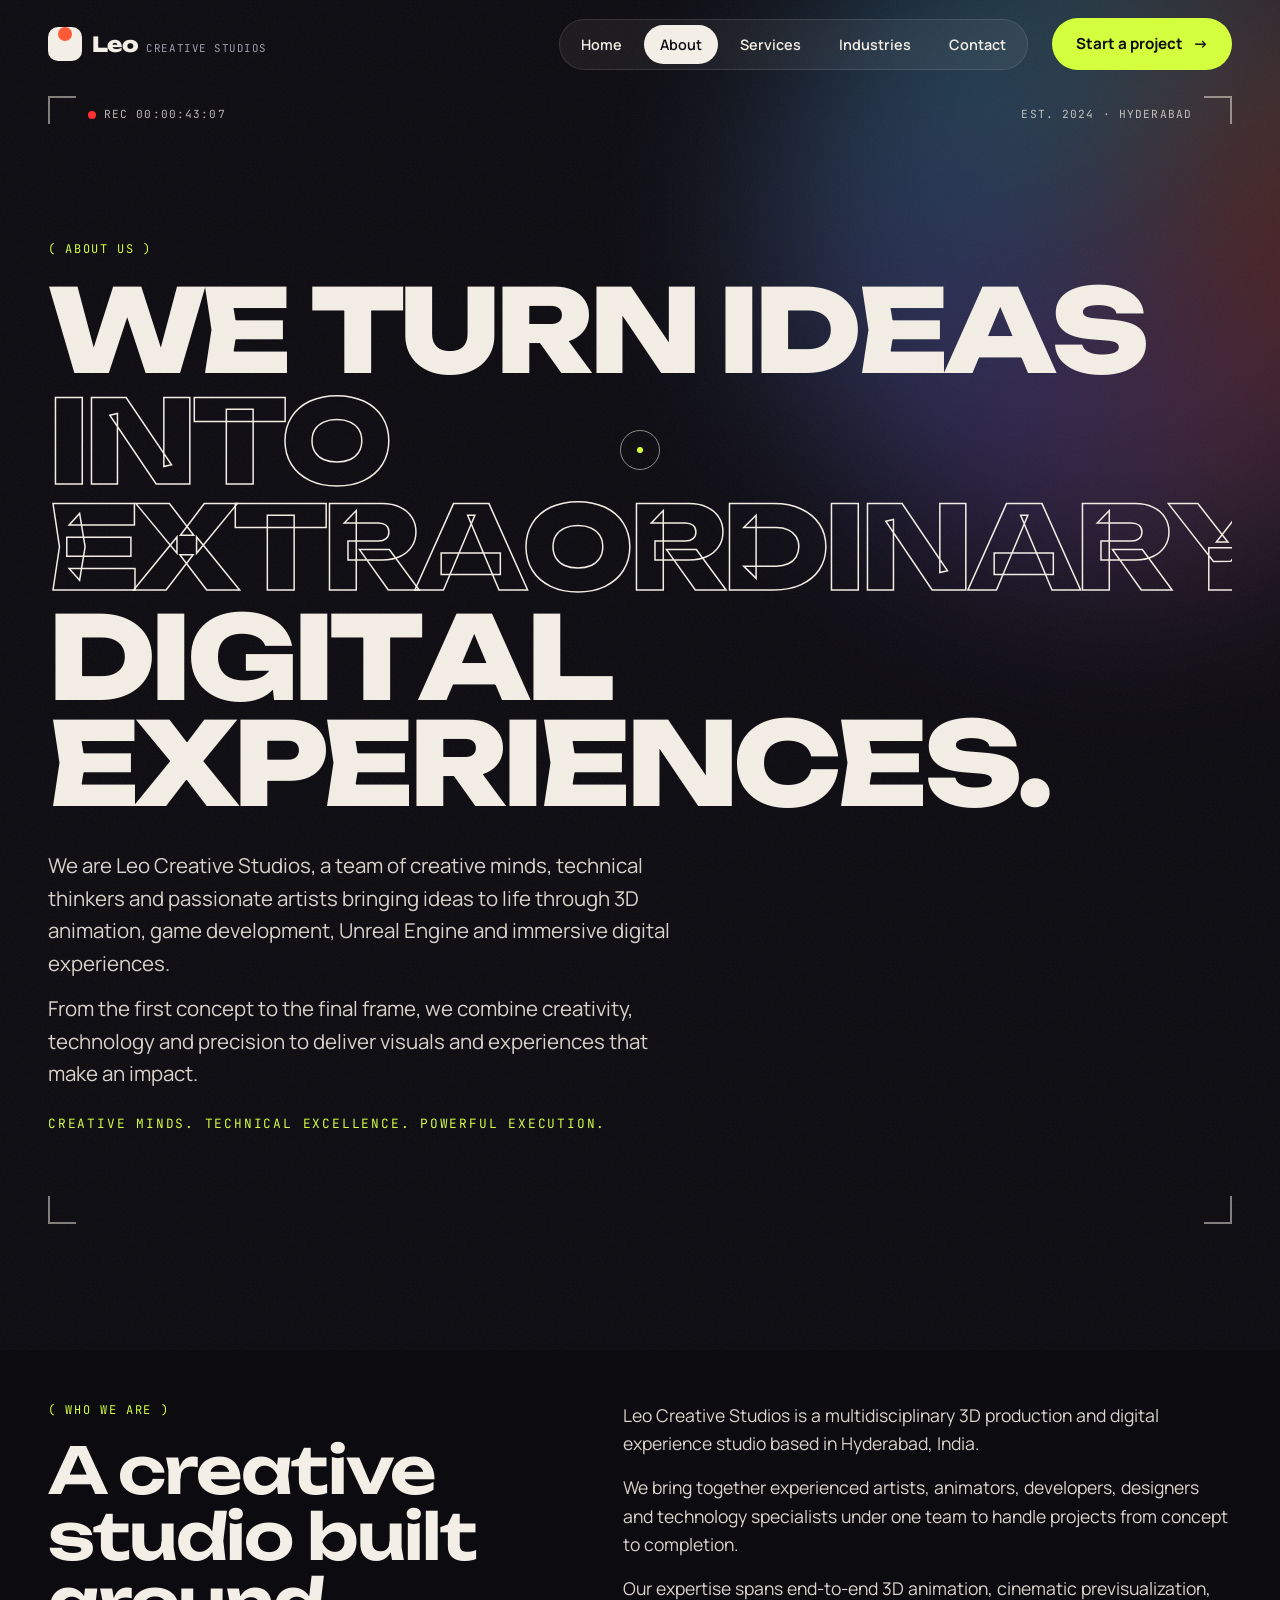
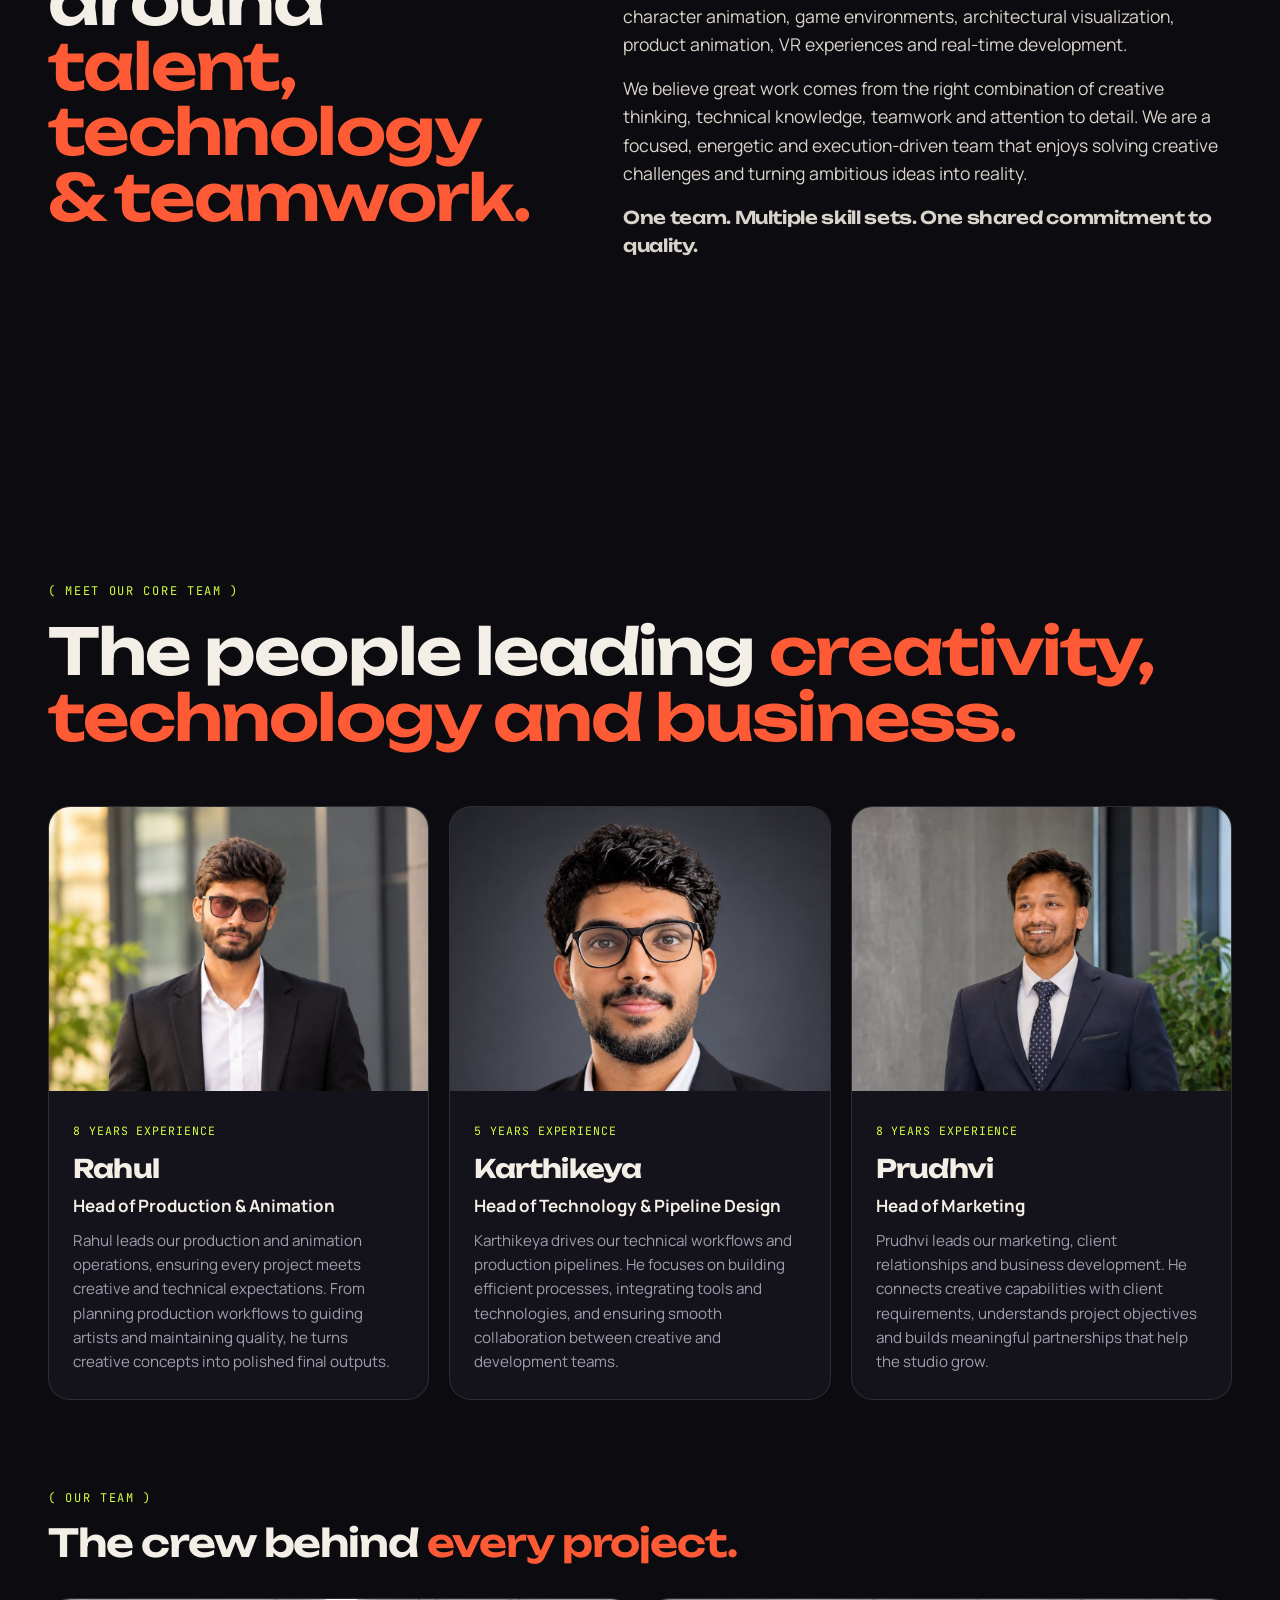
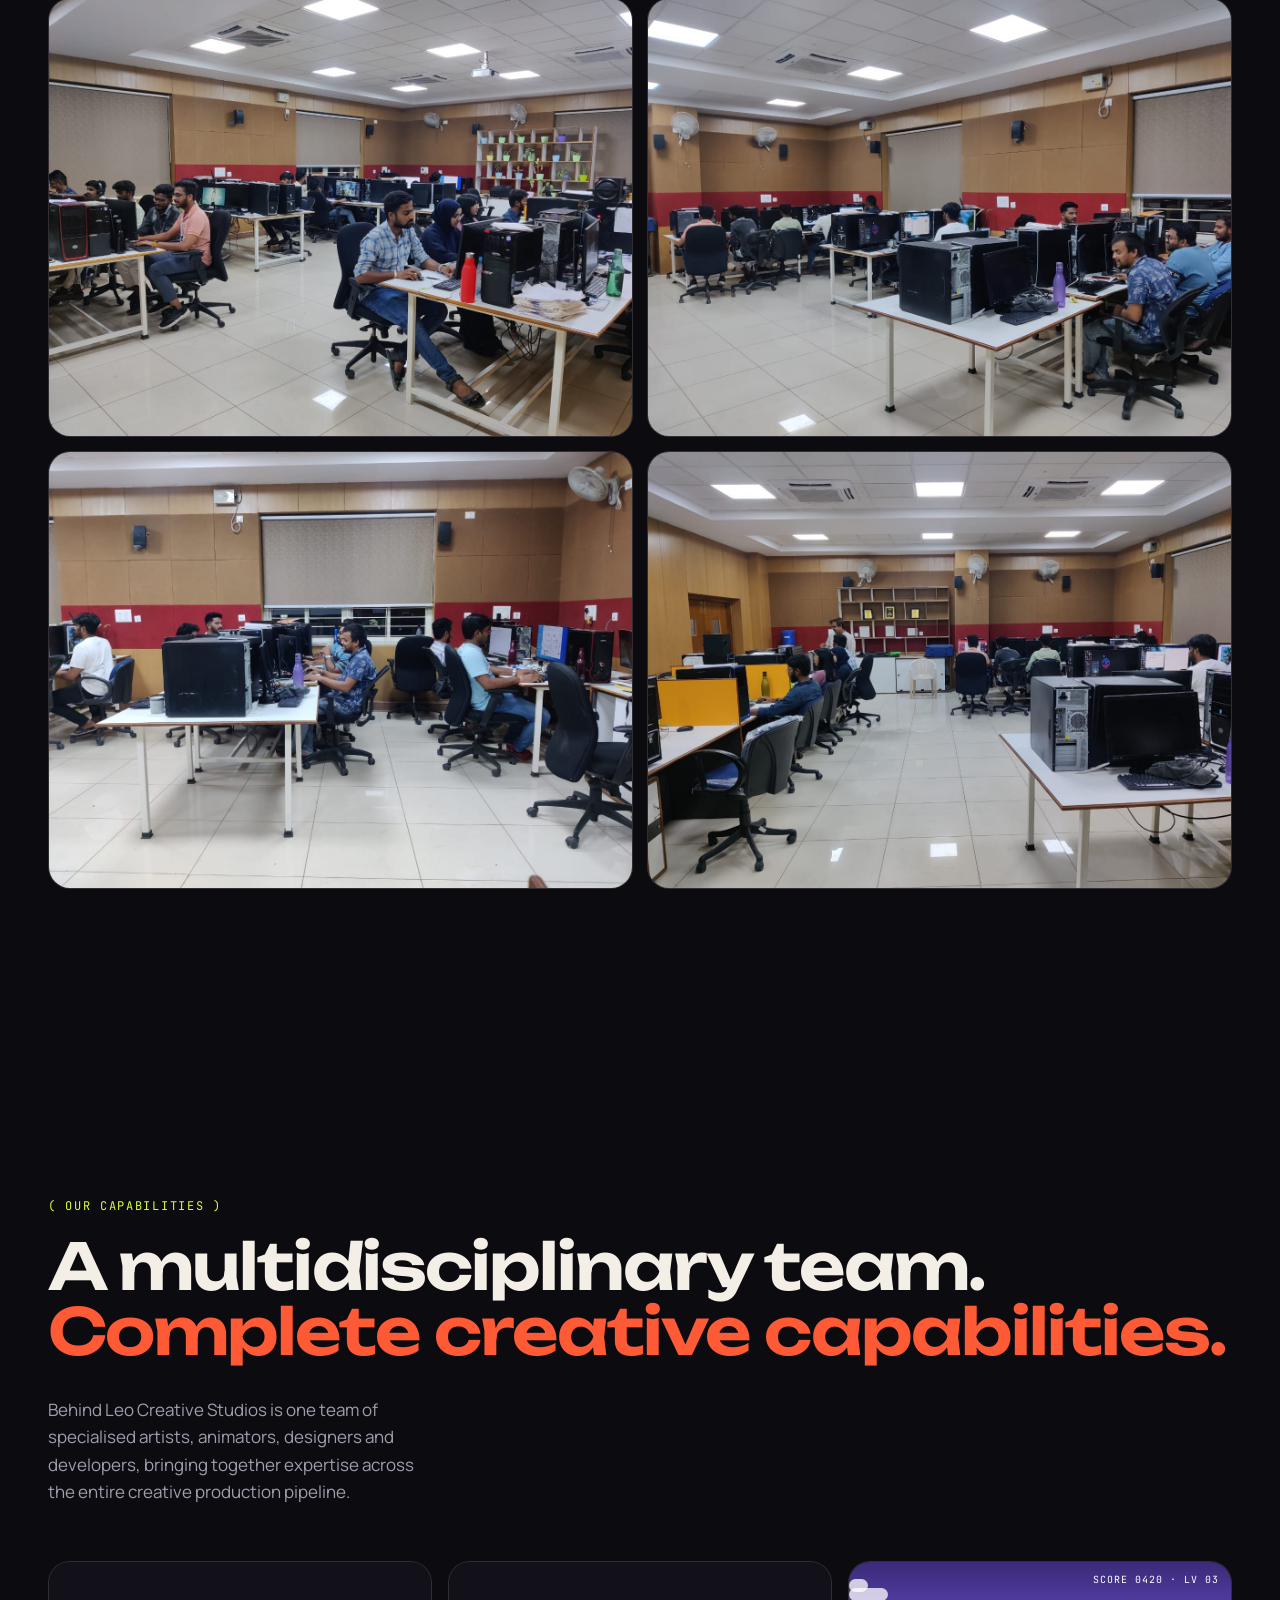
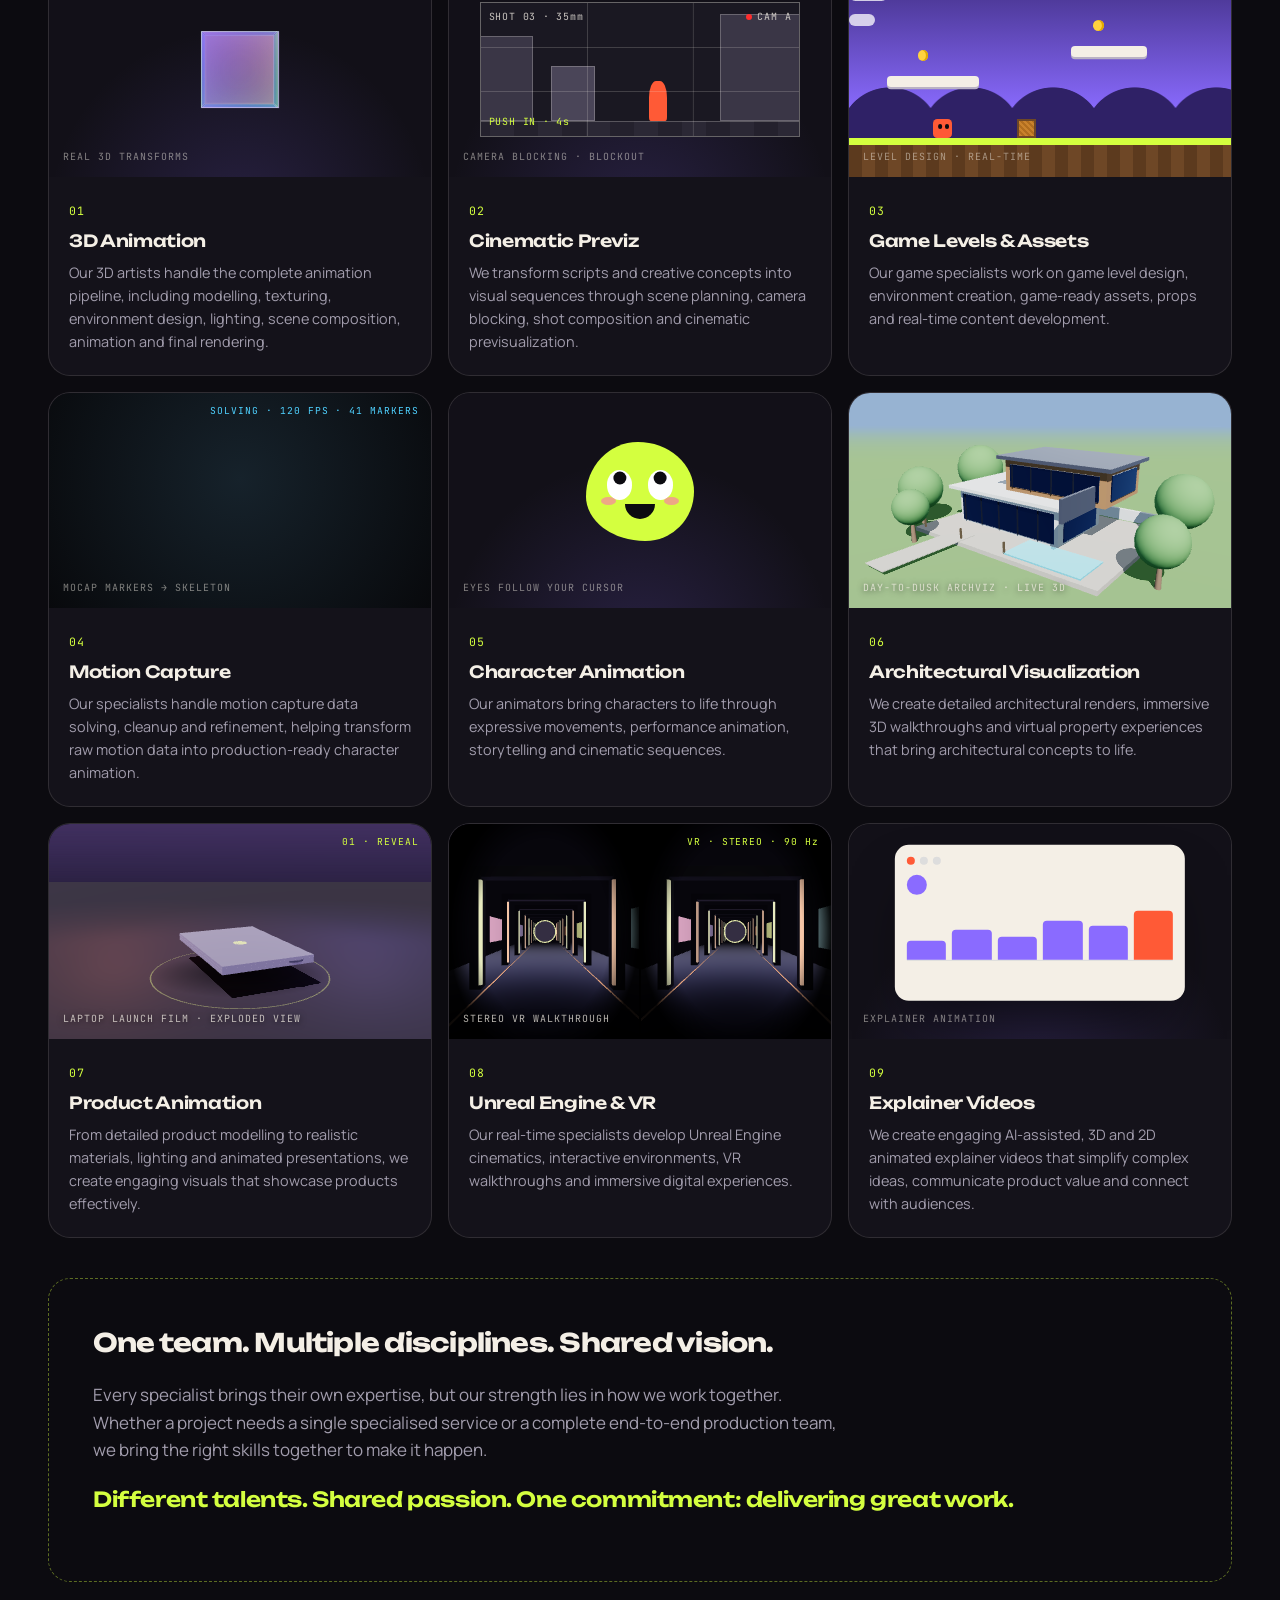
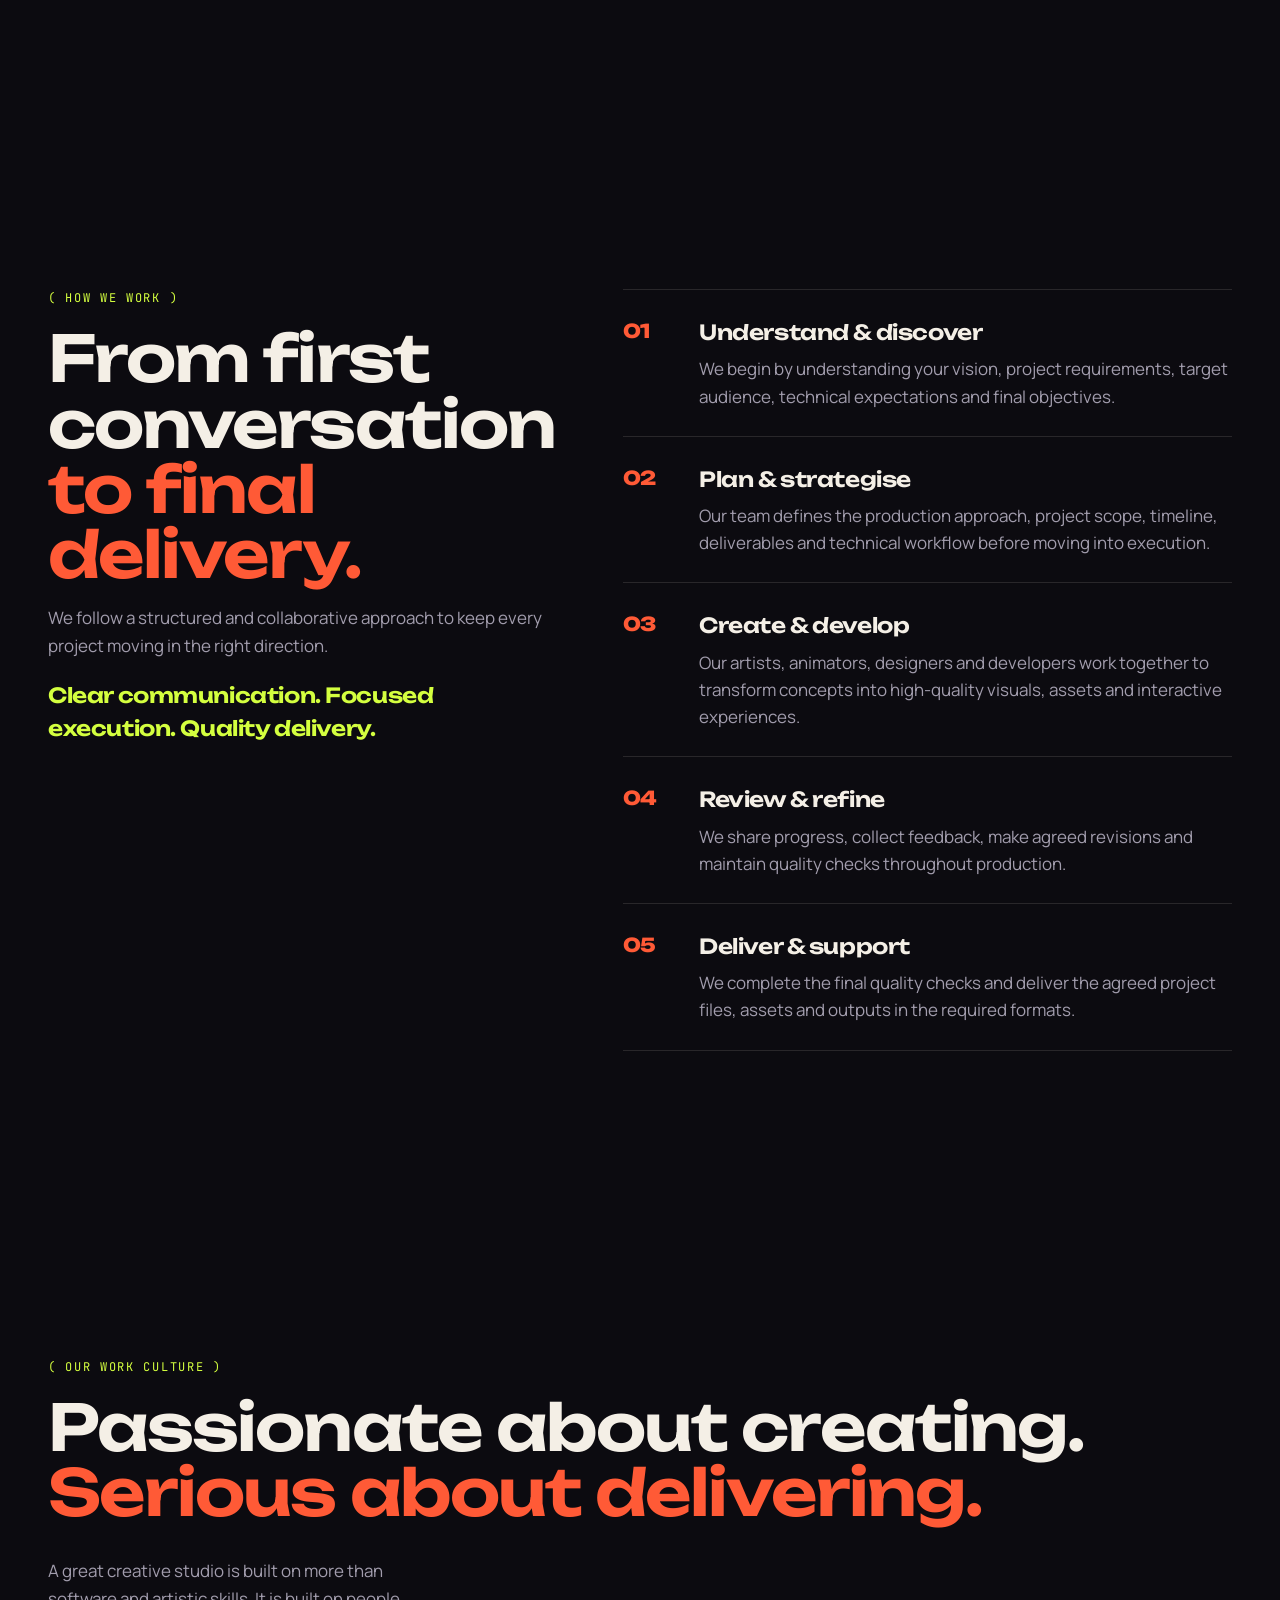
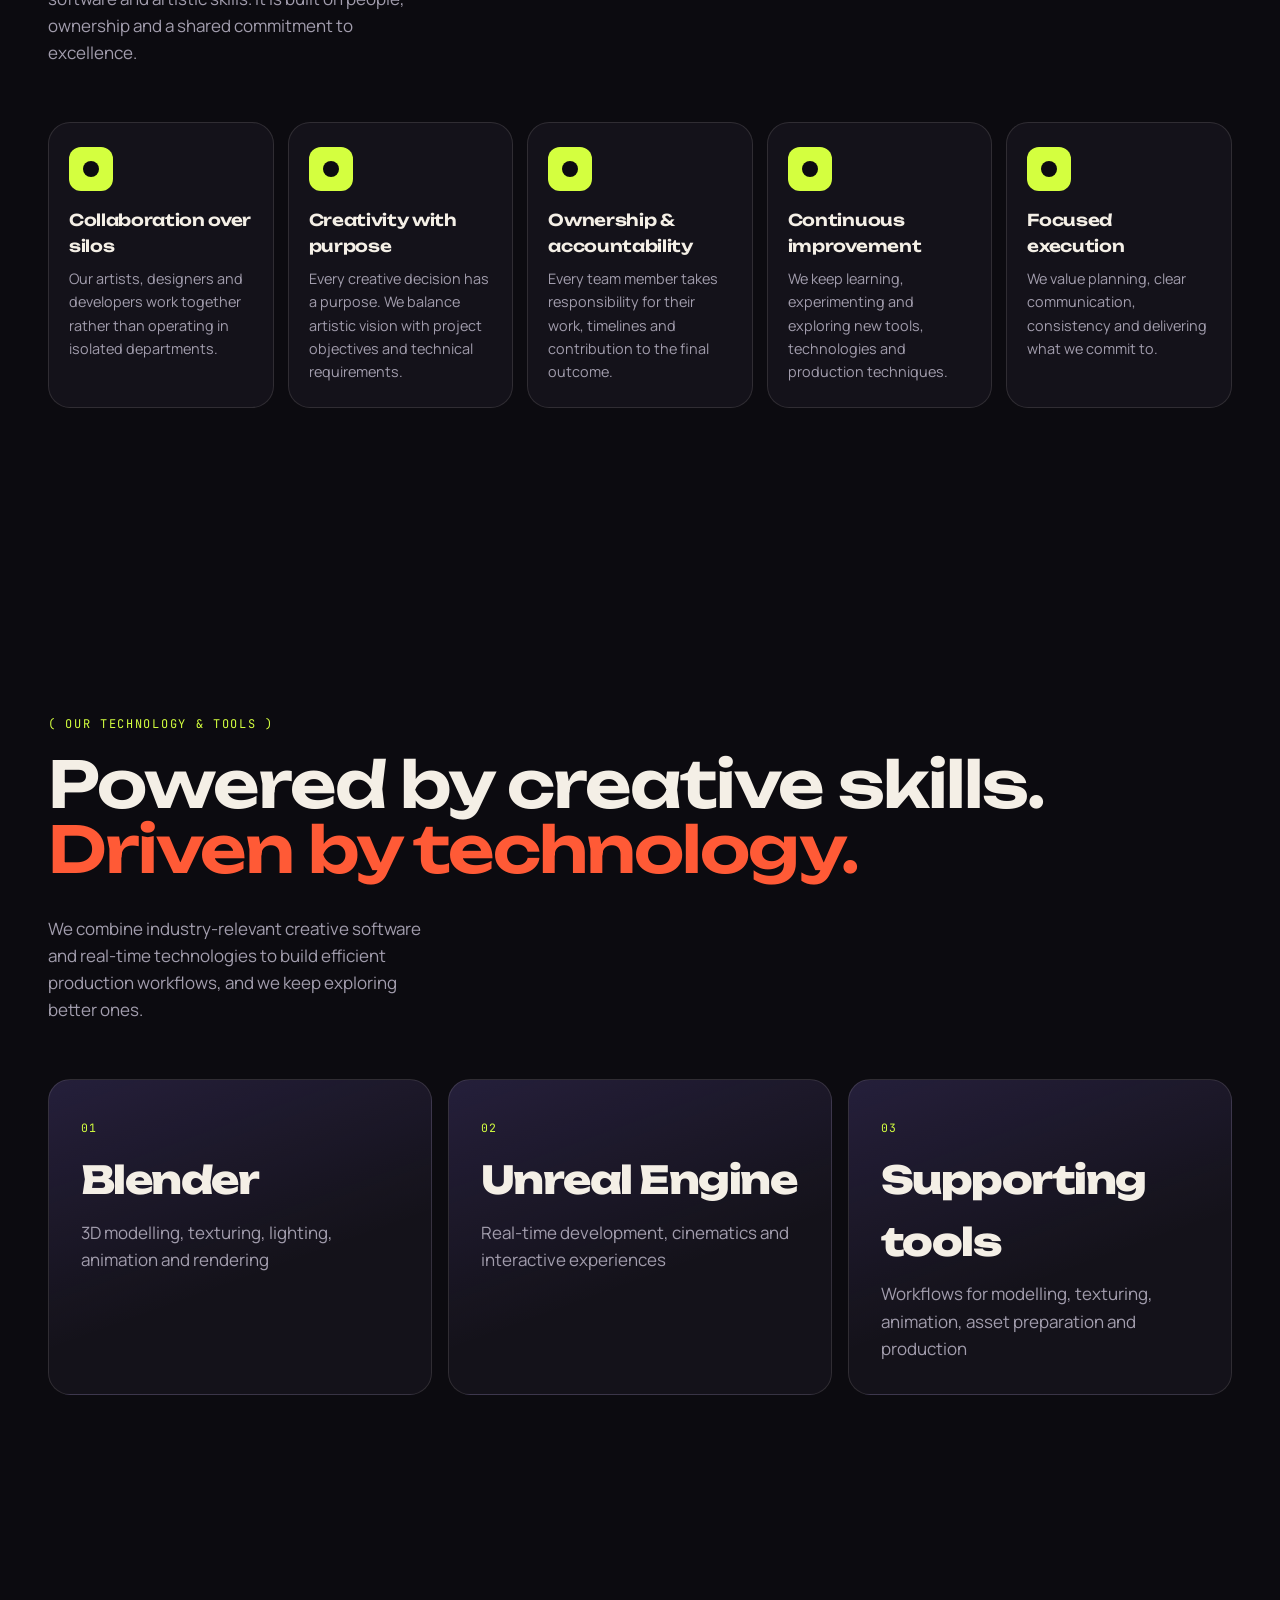
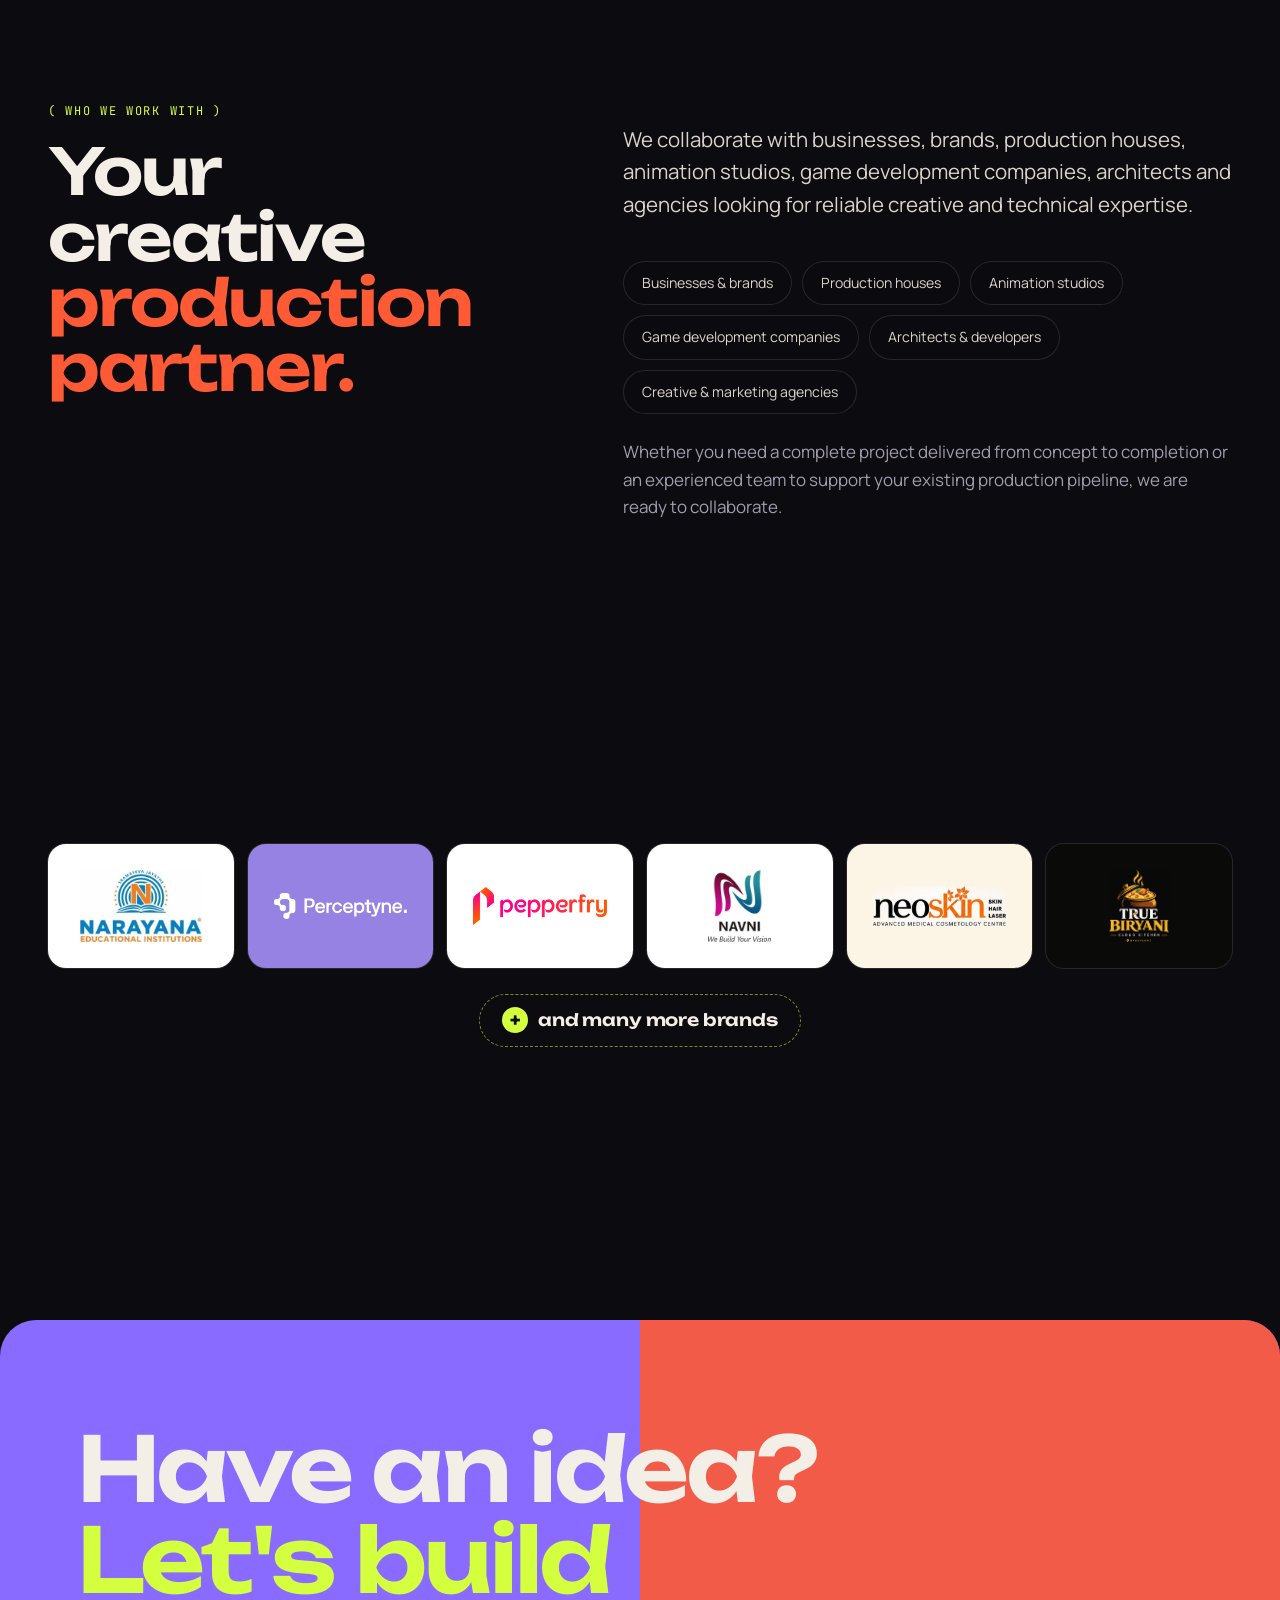
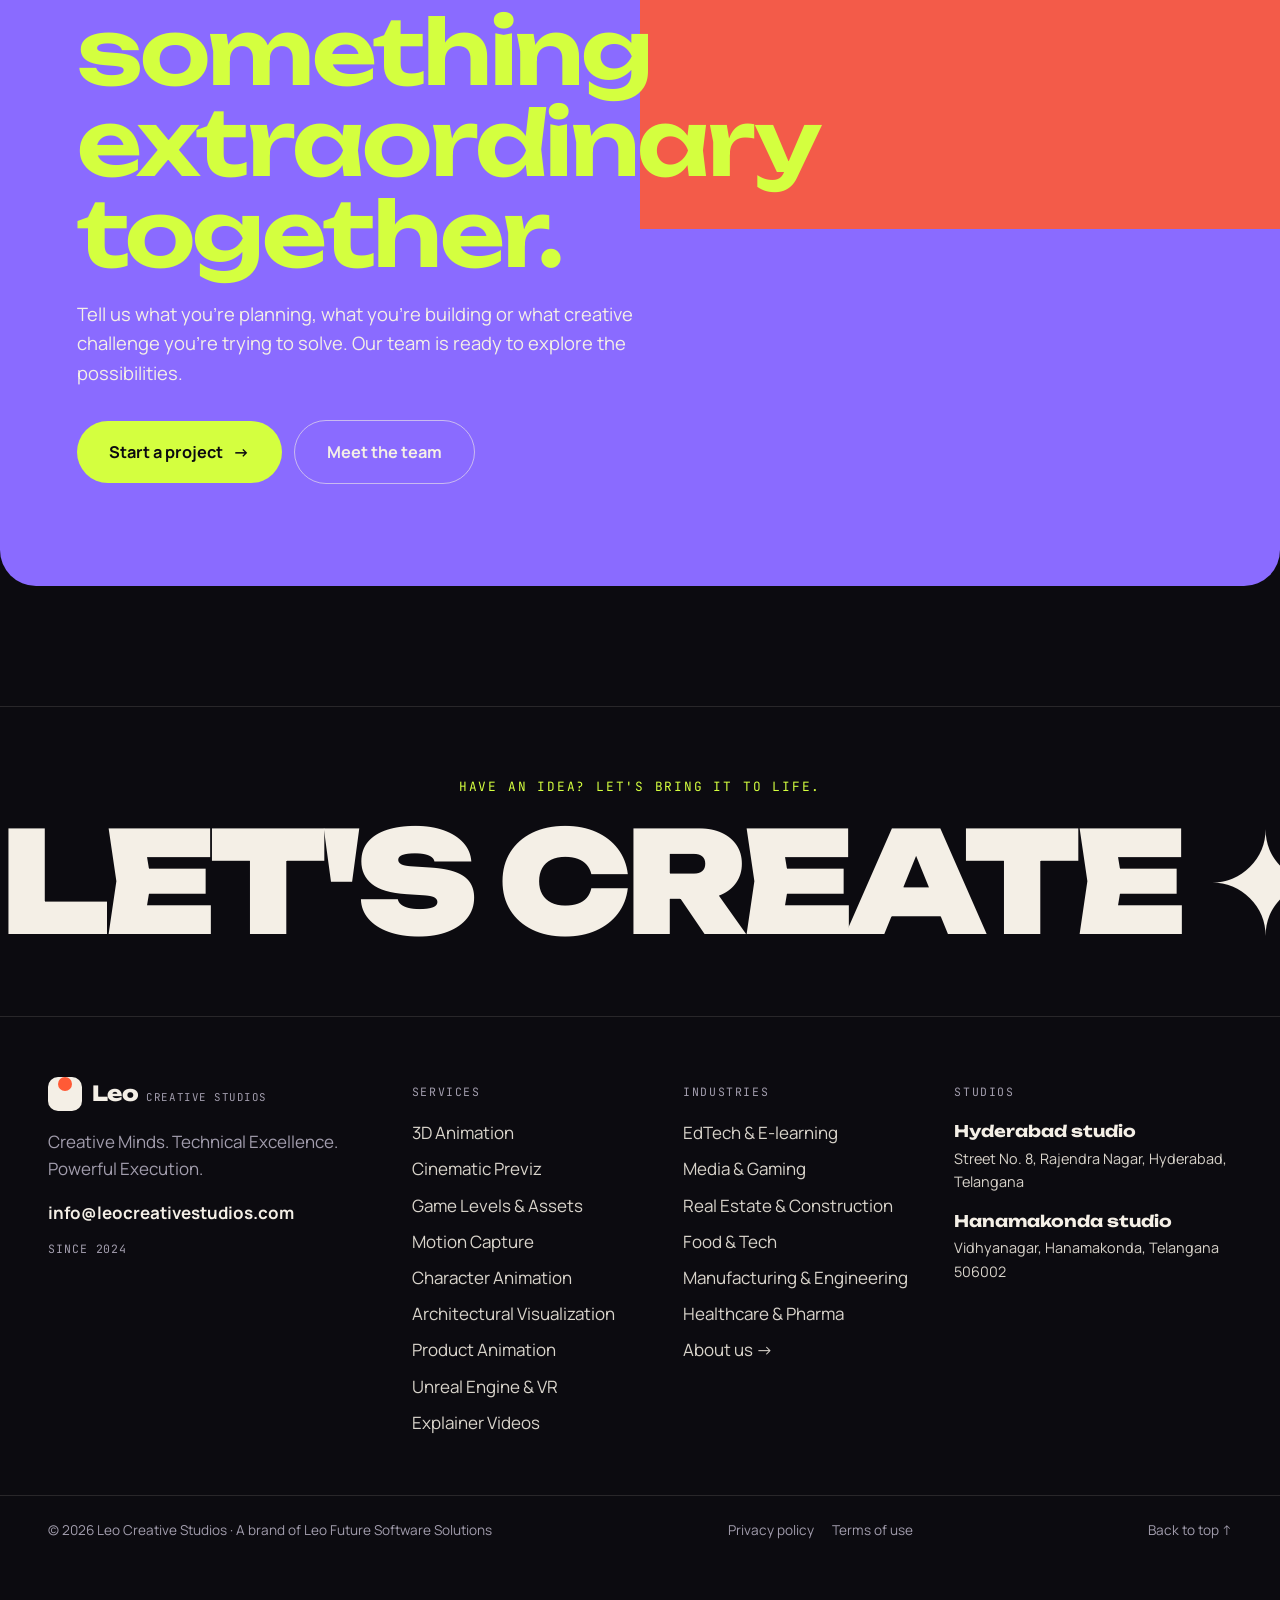
==== commit faee3911: "Add team portraits and rename Karthikeyan to Karthikeya - Portraits for Rahul, Karthikeya and Prudhv" ====
--- a/about.html
+++ b/about.html
@@ -47,9 +47,9 @@
 
 <section class="section team-sec" id="team"><div class="container">
   <div class="sec-head"><div><p class="eyebrow">( Meet our core team )</p><h2 class="h2 reveal">The people leading <em>creativity, technology and business.</em></h2></div></div>
-  <div class="team-grid"><article class="team-card reveal" style="--i:0"><div class="team-photo" style="--c:#ff5a36;--c2:#8a6bff"><span class="mono-av" aria-hidden="true">R</span></div>
-      <div class="team-body"><span class="mono">8 years experience</span><h3>Rahul</h3><p class="team-role">Head of Production & Animation</p><p class="muted">Rahul leads our production and animation operations, ensuring every project meets creative and technical expectations. From planning production workflows to guiding artists and maintaining quality, he turns creative concepts into polished final outputs.</p></div></article><article class="team-card reveal" style="--i:1"><div class="team-photo" style="--c:#4fd1ff;--c2:#ff6fb5"><span class="mono-av" aria-hidden="true">K</span></div>
-      <div class="team-body"><span class="mono">5 years experience</span><h3>Karthikeyan</h3><p class="team-role">Head of Technology & Pipeline Design</p><p class="muted">Karthikeyan drives our technical workflows and production pipelines. He focuses on building efficient processes, integrating tools and technologies, and ensuring smooth collaboration between creative and development teams.</p></div></article><article class="team-card reveal" style="--i:2"><div class="team-photo" style="--c:#d4ff3f;--c2:#ff5a36"><span class="mono-av" aria-hidden="true">P</span></div>
+  <div class="team-grid"><article class="team-card reveal" style="--i:0"><div class="team-photo" style="--c:#ff5a36;--c2:#8a6bff"><img src="assets/img/team/rahul.jpg" alt="Rahul"></div>
+      <div class="team-body"><span class="mono">8 years experience</span><h3>Rahul</h3><p class="team-role">Head of Production & Animation</p><p class="muted">Rahul leads our production and animation operations, ensuring every project meets creative and technical expectations. From planning production workflows to guiding artists and maintaining quality, he turns creative concepts into polished final outputs.</p></div></article><article class="team-card reveal" style="--i:1"><div class="team-photo" style="--c:#4fd1ff;--c2:#ff6fb5"><img src="assets/img/team/karthikeya.jpg" alt="Karthikeya"></div>
+      <div class="team-body"><span class="mono">5 years experience</span><h3>Karthikeya</h3><p class="team-role">Head of Technology & Pipeline Design</p><p class="muted">Karthikeya drives our technical workflows and production pipelines. He focuses on building efficient processes, integrating tools and technologies, and ensuring smooth collaboration between creative and development teams.</p></div></article><article class="team-card reveal" style="--i:2"><div class="team-photo" style="--c:#d4ff3f;--c2:#ff5a36"><img src="assets/img/team/prudhvi.jpg" alt="Prudhvi"></div>
       <div class="team-body"><span class="mono">8 years experience</span><h3>Prudhvi</h3><p class="team-role">Head of Marketing</p><p class="muted">Prudhvi leads our marketing, client relationships and business development. He connects creative capabilities with client requirements, understands project objectives and builds meaningful partnerships that help the studio grow.</p></div></article></div>
   <div class="studio-gallery">
     <div class="sg-head"><p class="eyebrow">( Our team )</p><h3 class="sg-title reveal">The crew behind <em>every project.</em></h3></div>
--- a/assets/css/style.css
+++ b/assets/css/style.css
@@ -867,3 +867,9 @@
 .sg-item:hover img{transform:scale(1.06)}
 .js .sg-item.reveal{transition-delay:calc(var(--i)*.08s)}
 @media (max-width:560px){.sg-grid{grid-template-columns:1fr}}
+
+/* ---------- v6: team portraits ---------- */
+.team-photo img{position:absolute;inset:0;width:100%;height:100%;max-width:none;object-fit:cover;object-position:50% 30%;transition:transform 1s var(--ease-out)}
+.team-card:hover .team-photo img{transform:scale(1.04)}
+.team-mini .team-photo{position:relative;overflow:hidden;border:2px solid rgba(244,239,230,.15)}
+.team-mini .team-photo img{object-position:50% 50%}
